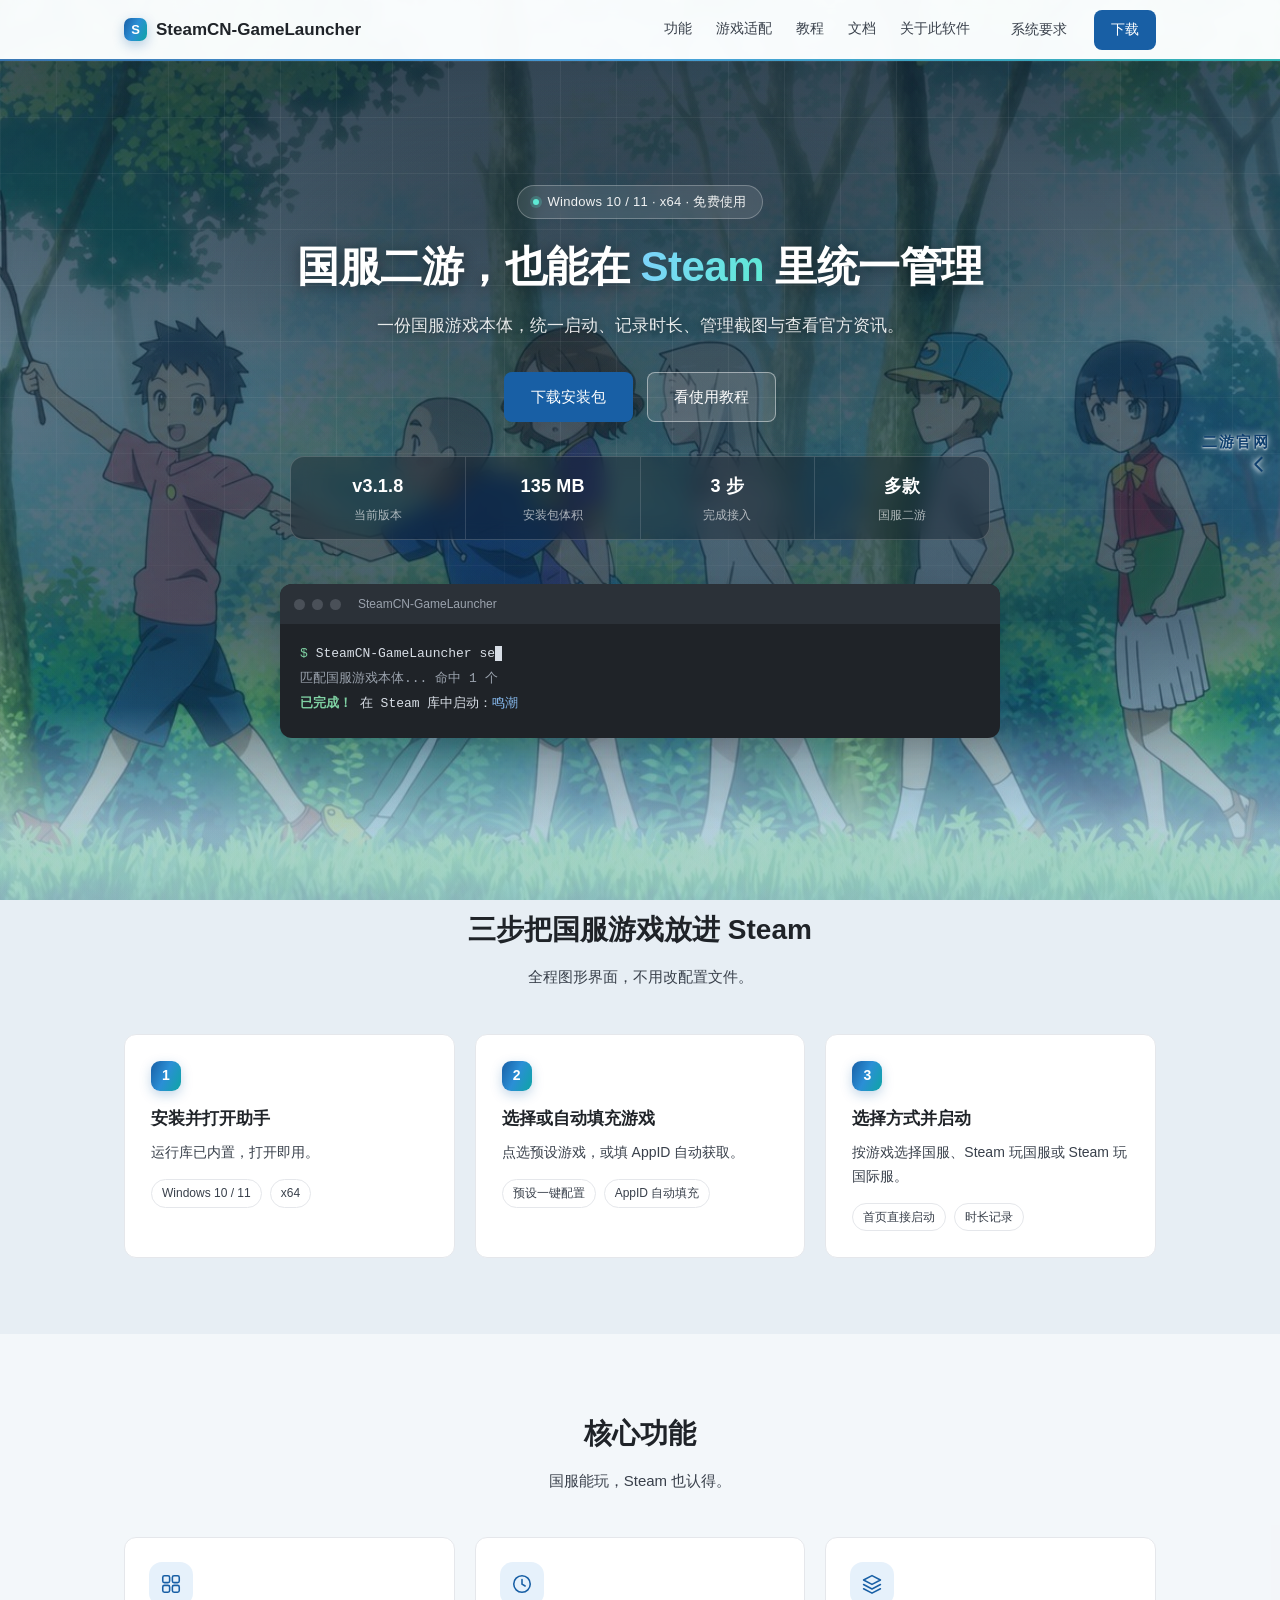
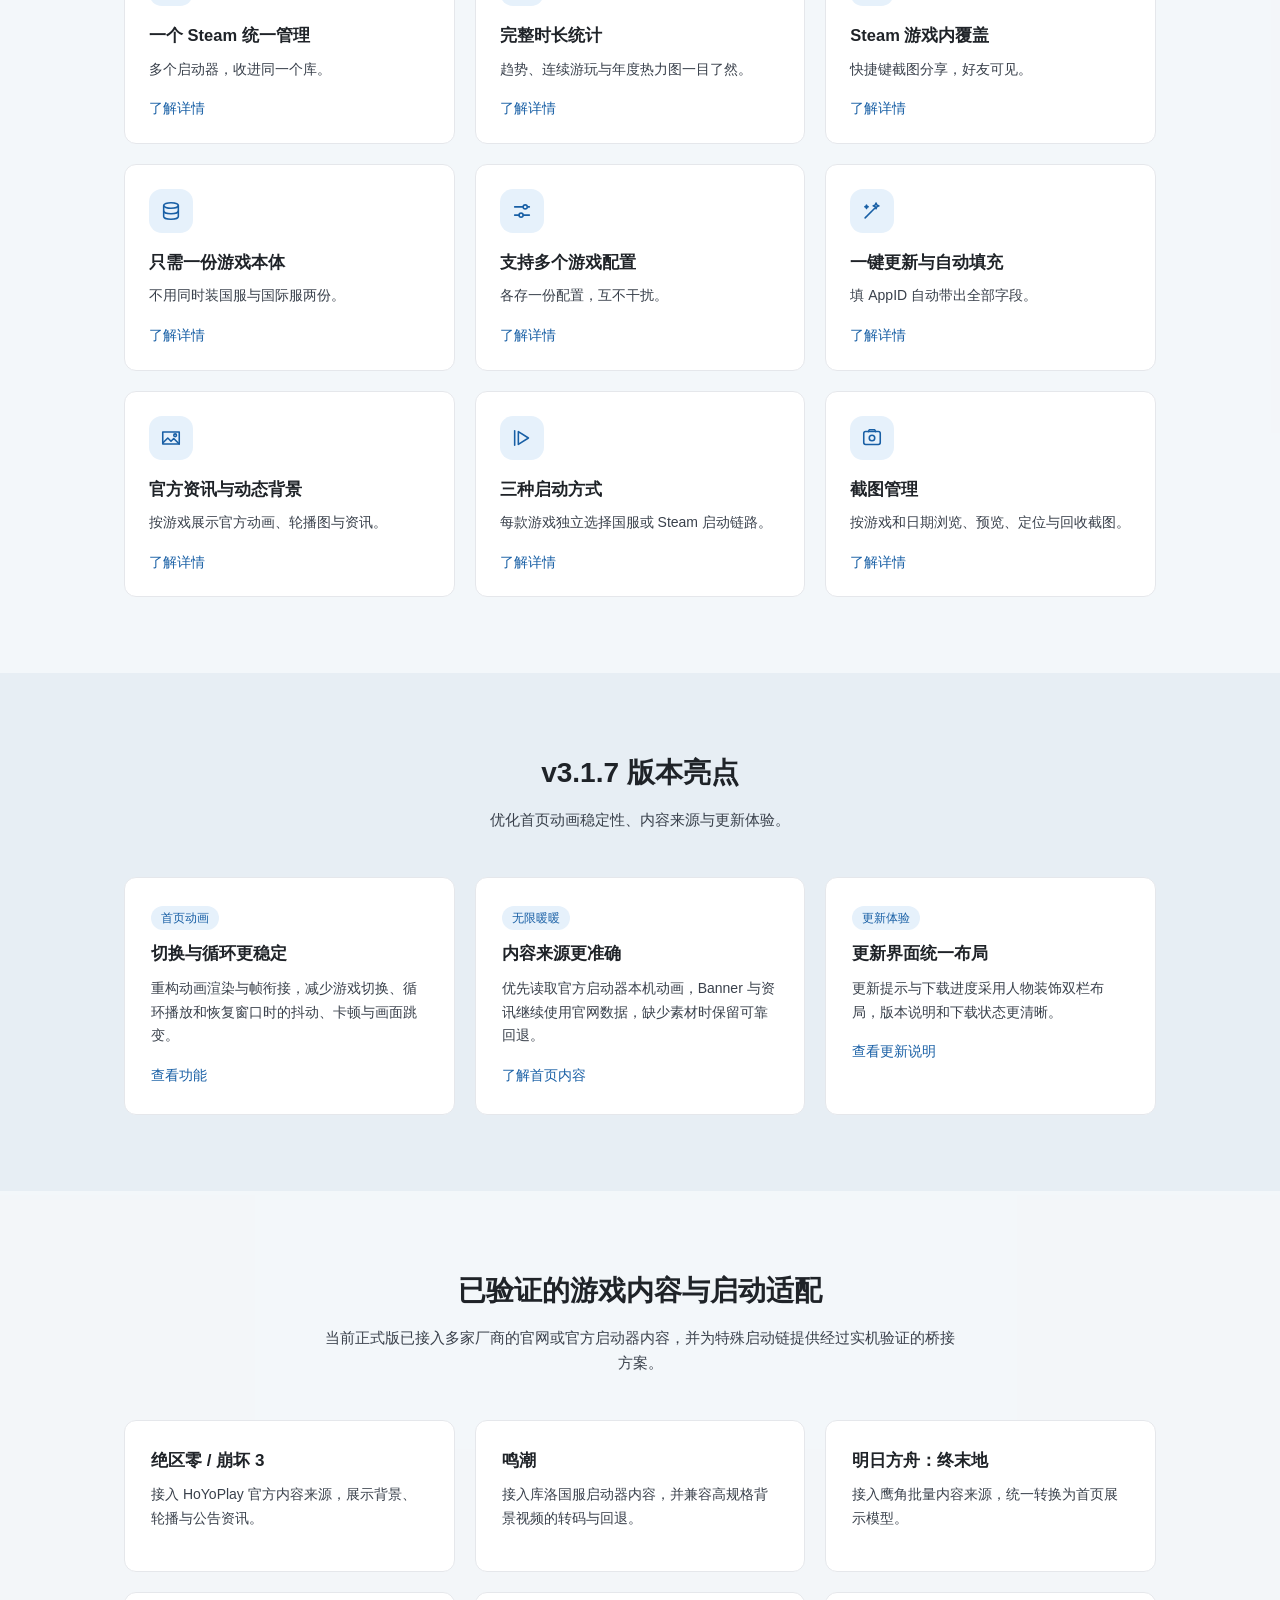
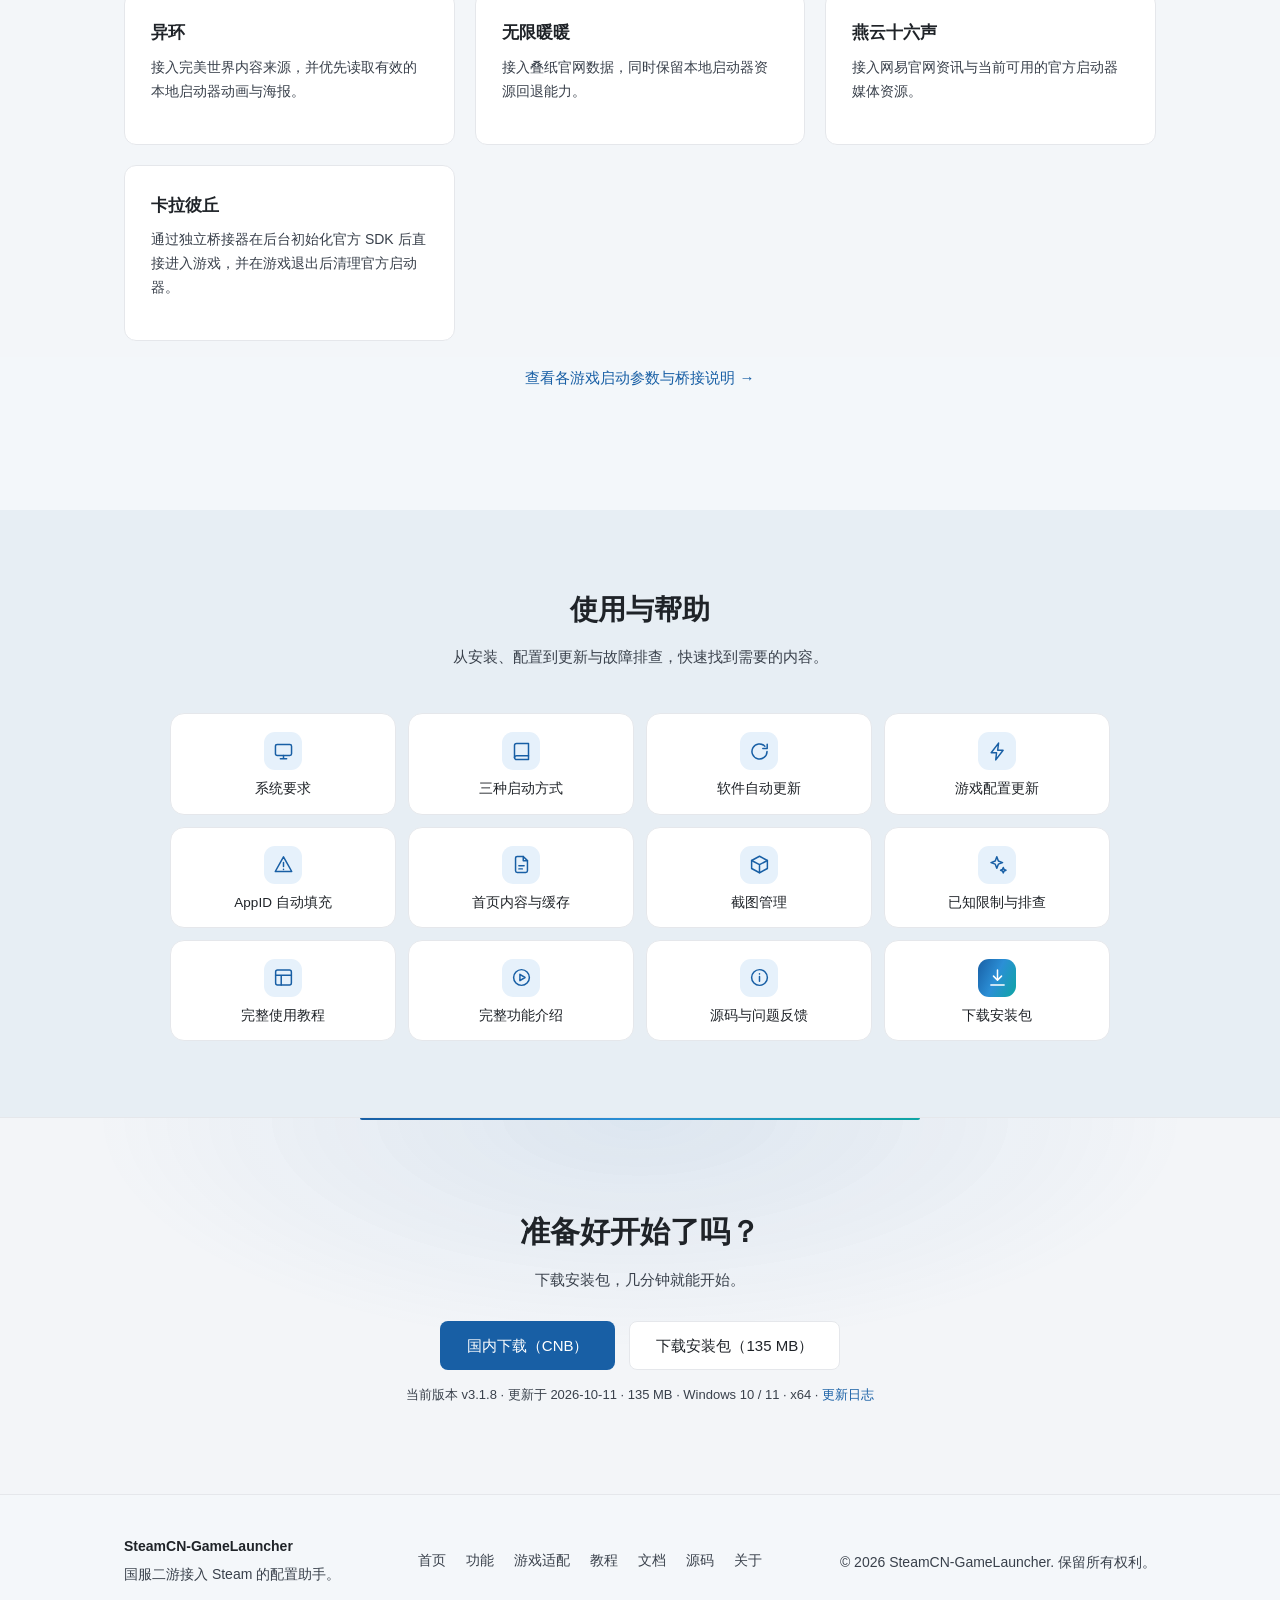
==== index.html @ 94a7b582 "docs: 更新桥接程序仓库规则与下载说明" ====
<!DOCTYPE html>
<html lang="zh-CN">
<head>
  <meta charset="UTF-8">
  <meta name="viewport" content="width=device-width, initial-scale=1.0">
  <meta name="description" content="SteamCN-GameLauncher：统一管理国服二游，支持三种启动方式、游戏时长统计、截图管理、官方资讯与动态背景。">
  <title>SteamCN-GameLauncher | 国服游戏，也能在 Steam 里统一管理</title>
  <link rel="icon" href="assets/favicon.svg" type="image/svg+xml">
  <link rel="stylesheet" href="css/style.css?v=20261011124346">
</head>
<body>

  <header class="site-header">
    <div class="container header-inner">
      <a class="logo" href="index.html"><span class="logo-mark" aria-hidden="true">S</span>SteamCN-GameLauncher</a>
      <nav class="nav-links">
        <a href="features.html">功能</a>
        <a href="game-guide.html">游戏适配</a>
        <a href="tutorial.html">教程</a>
        <a href="docs.html">文档</a>
        <a href="about.html">关于此软件</a>
      </nav>
      <div class="header-actions">
        <a class="btn btn-ghost" href="docs.html#requirements">系统要求</a>
        <a class="btn btn-primary" href="#download">下载</a>
      </div>
    </div>
  </header>

  <section class="hero">
    <!-- Hero 底图单独一层（带下沿淡出遮罩），下沿会无缝融进整页固定底图 -->
    <div class="hero-bg" aria-hidden="true"></div>
    <div class="container">
      <p class="hero-pill"><span class="pill-dot" aria-hidden="true"></span><span>Windows 10 / 11 · x64 · 免费使用</span></p>
      <h1>国服二游，也能在 <em class="hl">Steam</em> 里统一管理</h1>
      <p class="hero-sub">一份国服游戏本体，统一启动、记录时长、管理截图与查看官方资讯。</p>
      <div class="hero-actions">
        <a class="btn btn-primary btn-lg" href="#download">下载安装包</a>
        <a class="btn btn-outline btn-lg" href="tutorial.html">看使用教程</a>
      </div>

      <!-- 版本与体积由 version.json + GitHub API 自动同步（见页面底部脚本） -->
      <div class="hero-stats">
        <span><b id="statVer">v3.1.7</b><small>当前版本</small></span>
        <span><b id="statSize">135 MB</b><small>安装包体积</small></span>
        <span><b>3 步</b><small>完成接入</small></span>
        <span><b>多款</b><small>国服二游</small></span>
      </div>

      <div class="terminal">
        <div class="terminal-bar">
          <span class="dot"></span><span class="dot"></span><span class="dot"></span>
          <span class="terminal-title">SteamCN-GameLauncher</span>
        </div>
        <pre class="terminal-body"><code><span class="prompt">$</span> <span id="typing"></span><span class="cursor"></span>
<span class="out">匹配国服游戏本体... 命中 1 个</span>
<span class="ok">已完成！</span> 在 Steam 库中启动：<span class="url">鸣潮</span></code></pre>
      </div>
    </div>
  </section>

  <section class="section" id="steps">
    <div class="container">
      <h2 class="section-title">三步把国服游戏放进 Steam</h2>
      <p class="section-desc">全程图形界面，不用改配置文件。</p>

      <div class="grid grid-3">
        <article class="card">
          <div class="step-num">1</div>
          <h3>安装并打开助手</h3>
          <p>运行库已内置，打开即用。</p>
          <ul class="tags"><li>Windows 10 / 11</li><li>x64</li></ul>
        </article>
        <article class="card">
          <div class="step-num">2</div>
          <h3>选择或自动填充游戏</h3>
          <p>点选预设游戏，或填 AppID 自动获取。</p>
          <ul class="tags"><li>预设一键配置</li><li>AppID 自动填充</li></ul>
        </article>
        <article class="card">
          <div class="step-num">3</div>
          <h3>选择方式并启动</h3>
          <p>按游戏选择国服、Steam 玩国服或 Steam 玩国际服。</p>
          <ul class="tags"><li>首页直接启动</li><li>时长记录</li></ul>
        </article>
      </div>
    </div>
  </section>

  <section class="section section-alt" id="features">
    <div class="container">
      <h2 class="section-title">核心功能</h2>
      <p class="section-desc">国服能玩，Steam 也认得。</p>

      <div class="grid grid-3">
        <article class="card card-icon">
          <span class="card-ico" aria-hidden="true"><svg viewBox="0 0 24 24" fill="none" stroke="currentColor" stroke-width="1.7" stroke-linecap="round" stroke-linejoin="round"><rect x="3" y="3" width="7.5" height="7.5" rx="1.8"/><rect x="13.5" y="3" width="7.5" height="7.5" rx="1.8"/><rect x="3" y="13.5" width="7.5" height="7.5" rx="1.8"/><rect x="13.5" y="13.5" width="7.5" height="7.5" rx="1.8"/></svg></span>
          <h3>一个 Steam 统一管理</h3>
          <p>多个启动器，收进同一个库。</p>
          <a class="card-link" href="features.html#unify">了解详情</a>
        </article>
        <article class="card card-icon">
          <span class="card-ico" aria-hidden="true"><svg viewBox="0 0 24 24" fill="none" stroke="currentColor" stroke-width="1.7" stroke-linecap="round" stroke-linejoin="round"><circle cx="12" cy="12" r="9"/><path d="M12 7v5.2l3.4 2"/></svg></span>
          <h3>完整时长统计</h3>
          <p>趋势、连续游玩与年度热力图一目了然。</p>
          <a class="card-link" href="features.html#playtime">了解详情</a>
        </article>
        <article class="card card-icon">
          <span class="card-ico" aria-hidden="true"><svg viewBox="0 0 24 24" fill="none" stroke="currentColor" stroke-width="1.7" stroke-linecap="round" stroke-linejoin="round"><path d="M12 2.8 2.8 7.6 12 12.4l9.2-4.8z"/><path d="M2.8 12.6 12 17.4l9.2-4.8"/><path d="M2.8 17.2 12 22l9.2-4.8"/></svg></span>
          <h3>Steam 游戏内覆盖</h3>
          <p>快捷键截图分享，好友可见。</p>
          <a class="card-link" href="features.html#overlay">了解详情</a>
        </article>
        <article class="card card-icon">
          <span class="card-ico" aria-hidden="true"><svg viewBox="0 0 24 24" fill="none" stroke="currentColor" stroke-width="1.7" stroke-linecap="round" stroke-linejoin="round"><ellipse cx="12" cy="6" rx="8" ry="3"/><path d="M4 6v12c0 1.66 3.58 3 8 3s8-1.34 8-3V6"/><path d="M4 12c0 1.66 3.58 3 8 3s8-1.34 8-3"/></svg></span>
          <h3>只需一份游戏本体</h3>
          <p>不用同时装国服与国际服两份。</p>
          <a class="card-link" href="features.html#single-copy">了解详情</a>
        </article>
        <article class="card card-icon">
          <span class="card-ico" aria-hidden="true"><svg viewBox="0 0 24 24" fill="none" stroke="currentColor" stroke-width="1.7" stroke-linecap="round" stroke-linejoin="round"><path d="M4 7.5h9M18.5 7.5H20M4 16.5h5M13.5 16.5H20"/><circle cx="15.5" cy="7.5" r="2.2"/><circle cx="11" cy="16.5" r="2.2"/></svg></span>
          <h3>支持多个游戏配置</h3>
          <p>各存一份配置，互不干扰。</p>
          <a class="card-link" href="features.html#multi-config">了解详情</a>
        </article>
        <article class="card card-icon">
          <span class="card-ico" aria-hidden="true"><svg viewBox="0 0 24 24" fill="none" stroke="currentColor" stroke-width="1.7" stroke-linecap="round" stroke-linejoin="round"><path d="M4.5 19.5 15 9"/><path d="M16.4 3.2l.9 2.3 2.3.9-2.3.9-.9 2.3-.9-2.3-2.3-.9 2.3-.9z"/><path d="M6 5.6l.5 1.3 1.3.5-1.3.5L6 9.2l-.5-1.3L4.2 7.4l1.3-.5z"/></svg></span>
          <h3>一键更新与自动填充</h3>
          <p>填 AppID 自动带出全部字段。</p>
          <a class="card-link" href="features.html#auto-fill">了解详情</a>
        </article>
        <article class="card card-icon">
          <span class="card-ico" aria-hidden="true"><svg viewBox="0 0 24 24" fill="none" stroke="currentColor" stroke-width="1.7" stroke-linecap="round" stroke-linejoin="round"><path d="M3 17.5 8.5 12l3.5 3.5 3-3 6 6"/><path d="M3 5.5h18v13H3z"/><circle cx="16.5" cy="9" r="1.5"/></svg></span>
          <h3>官方资讯与动态背景</h3>
          <p>按游戏展示官方动画、轮播图与资讯。</p>
          <a class="card-link" href="features.html#home-content">了解详情</a>
        </article>
        <article class="card card-icon">
          <span class="card-ico" aria-hidden="true"><svg viewBox="0 0 24 24" fill="none" stroke="currentColor" stroke-width="1.7" stroke-linecap="round" stroke-linejoin="round"><path d="M8 5v14l11-7z"/><path d="M4 4v16"/></svg></span>
          <h3>三种启动方式</h3>
          <p>每款游戏独立选择国服或 Steam 启动链路。</p>
          <a class="card-link" href="features.html#launch-modes">了解详情</a>
        </article>
        <article class="card card-icon">
          <span class="card-ico" aria-hidden="true"><svg viewBox="0 0 24 24" fill="none" stroke="currentColor" stroke-width="1.7" stroke-linecap="round" stroke-linejoin="round"><rect x="3" y="5" width="18" height="14" rx="2"/><circle cx="12" cy="12" r="3"/><path d="M8 5l1-2h6l1 2"/></svg></span>
          <h3>截图管理</h3>
          <p>按游戏和日期浏览、预览、定位与回收截图。</p>
          <a class="card-link" href="features.html#screenshots">了解详情</a>
        </article>
      </div>
    </div>
  </section>

  <section class="section" id="release">
    <div class="container">
      <h2 class="section-title">v3.1.7 版本亮点</h2>
      <p class="section-desc">优化首页动画稳定性、内容来源与更新体验。</p>
      <div class="grid grid-3">
        <article class="card">
          <span class="badge">首页动画</span>
          <h3>切换与循环更稳定</h3>
          <p>重构动画渲染与帧衔接，减少游戏切换、循环播放和恢复窗口时的抖动、卡顿与画面跳变。</p>
          <a class="card-link" href="features.html">查看功能</a>
        </article>
        <article class="card">
          <span class="badge">无限暖暖</span>
          <h3>内容来源更准确</h3>
          <p>优先读取官方启动器本机动画，Banner 与资讯继续使用官网数据，缺少素材时保留可靠回退。</p>
          <a class="card-link" href="docs.html#home-content">了解首页内容</a>
        </article>
        <article class="card">
          <span class="badge">更新体验</span>
          <h3>更新界面统一布局</h3>
          <p>更新提示与下载进度采用人物装饰双栏布局，版本说明和下载状态更清晰。</p>
          <a class="card-link" href="docs.html">查看更新说明</a>
        </article>
      </div>
    </div>
  </section>

  <section class="section section-alt" id="games">
    <div class="container">
      <h2 class="section-title">已验证的游戏内容与启动适配</h2>
      <p class="section-desc">当前正式版已接入多家厂商的官网或官方启动器内容，并为特殊启动链提供经过实机验证的桥接方案。</p>
      <div class="grid grid-3">
        <article class="card"><h3>绝区零 / 崩坏 3</h3><p>接入 HoYoPlay 官方内容来源，展示背景、轮播与公告资讯。</p></article>
        <article class="card"><h3>鸣潮</h3><p>接入库洛国服启动器内容，并兼容高规格背景视频的转码与回退。</p></article>
        <article class="card"><h3>明日方舟：终末地</h3><p>接入鹰角批量内容来源，统一转换为首页展示模型。</p></article>
        <article class="card"><h3>异环</h3><p>接入完美世界内容来源，并优先读取有效的本地启动器动画与海报。</p></article>
        <article class="card"><h3>无限暖暖</h3><p>接入叠纸官网数据，同时保留本地启动器资源回退能力。</p></article>
        <article class="card"><h3>燕云十六声</h3><p>接入网易官网资讯与当前可用的官方启动器媒体资源。</p></article>
        <article class="card"><h3>卡拉彼丘</h3><p>通过独立桥接器在后台初始化官方 SDK 后直接进入游戏，并在游戏退出后清理官方启动器。</p></article>
      </div>
      <p class="section-desc" style="margin-top:24px;"><a href="game-guide.html">查看各游戏启动参数与桥接说明 →</a></p>
    </div>
  </section>

  <section class="section" id="links">
    <div class="container">
      <h2 class="section-title">使用与帮助</h2>
      <p class="section-desc">从安装、配置到更新与故障排查，快速找到需要的内容。</p>

      <div class="doc-grid">
        <a class="doc-cell" href="docs.html#requirements">
          <span class="doc-ico" aria-hidden="true"><svg viewBox="0 0 24 24" fill="none" stroke="currentColor" stroke-width="1.7" stroke-linecap="round" stroke-linejoin="round"><rect x="2.8" y="4" width="18.4" height="12.6" rx="2"/><path d="M8.4 20.4h7.2M12 16.6v3.8"/></svg></span>
          <span class="doc-name">系统要求</span>
        </a>
        <a class="doc-cell" href="docs.html#launch-modes">
          <span class="doc-ico" aria-hidden="true"><svg viewBox="0 0 24 24" fill="none" stroke="currentColor" stroke-width="1.7" stroke-linecap="round" stroke-linejoin="round"><path d="M4 19.2A2.4 2.4 0 0 1 6.4 16.8H20"/><path d="M6.4 2.8H20v18.4H6.4A2.4 2.4 0 0 1 4 18.8V5.2a2.4 2.4 0 0 1 2.4-2.4z"/></svg></span>
          <span class="doc-name">三种启动方式</span>
        </a>
        <a class="doc-cell" href="docs.html#software-update">
          <span class="doc-ico" aria-hidden="true"><svg viewBox="0 0 24 24" fill="none" stroke="currentColor" stroke-width="1.7" stroke-linecap="round" stroke-linejoin="round"><path d="M20.6 12a8.6 8.6 0 1 1-2.5-6.1"/><path d="M20.8 3.6v5h-5"/></svg></span>
          <span class="doc-name">软件自动更新</span>
        </a>
        <a class="doc-cell" href="docs.html#one-click-update">
          <span class="doc-ico" aria-hidden="true"><svg viewBox="0 0 24 24" fill="none" stroke="currentColor" stroke-width="1.7" stroke-linecap="round" stroke-linejoin="round"><path d="M13.2 2.4 4.8 13.4h6.1L10 21.6l8.4-11h-6.2z"/></svg></span>
          <span class="doc-name">游戏配置更新</span>
        </a>
        <a class="doc-cell" href="docs.html#auto-fill">
          <span class="doc-ico" aria-hidden="true"><svg viewBox="0 0 24 24" fill="none" stroke="currentColor" stroke-width="1.7" stroke-linecap="round" stroke-linejoin="round"><path d="M12 3.2 2.6 20h18.8z"/><path d="M12 9.6v4.6M12 17.4v.4"/></svg></span>
          <span class="doc-name">AppID 自动填充</span>
        </a>
        <a class="doc-cell" href="docs.html#home-content">
          <span class="doc-ico" aria-hidden="true"><svg viewBox="0 0 24 24" fill="none" stroke="currentColor" stroke-width="1.7" stroke-linecap="round" stroke-linejoin="round"><path d="M14 2.8H7.2a2 2 0 0 0-2 2v14.4a2 2 0 0 0 2 2h9.6a2 2 0 0 0 2-2V7.6z"/><path d="M14 2.8v4.8h4.8"/><path d="M9 13.4h6M9 17h4"/></svg></span>
          <span class="doc-name">首页内容与缓存</span>
        </a>
        <a class="doc-cell" href="docs.html#screenshots">
          <span class="doc-ico" aria-hidden="true"><svg viewBox="0 0 24 24" fill="none" stroke="currentColor" stroke-width="1.7" stroke-linecap="round" stroke-linejoin="round"><path d="M12 2.6 3 7.4v9.2L12 21.4l9-4.8V7.4z"/><path d="M3 7.4 12 12.2l9-4.8M12 12.2v9.2"/></svg></span>
          <span class="doc-name">截图管理</span>
        </a>
        <a class="doc-cell" href="docs.html#limits">
          <span class="doc-ico" aria-hidden="true"><svg viewBox="0 0 24 24" fill="none" stroke="currentColor" stroke-width="1.7" stroke-linecap="round" stroke-linejoin="round"><path d="M11.2 3.2 13 8l4.8 1.8L13 11.6 11.2 16.4 9.4 11.6 4.6 9.8 9.4 8z"/><path d="M18.6 15.4l.9 2.2 2.2.9-2.2.9-.9 2.2-.9-2.2-2.2-.9 2.2-.9z"/></svg></span>
          <span class="doc-name">已知限制与排查</span>
        </a>
        <a class="doc-cell" href="tutorial.html">
          <span class="doc-ico" aria-hidden="true"><svg viewBox="0 0 24 24" fill="none" stroke="currentColor" stroke-width="1.7" stroke-linecap="round" stroke-linejoin="round"><rect x="3" y="3.4" width="18" height="17.2" rx="2.2"/><path d="M3 9.4h18M9.4 20.6V9.4"/></svg></span>
          <span class="doc-name">完整使用教程</span>
        </a>
        <a class="doc-cell" href="features.html">
          <span class="doc-ico" aria-hidden="true"><svg viewBox="0 0 24 24" fill="none" stroke="currentColor" stroke-width="1.7" stroke-linecap="round" stroke-linejoin="round"><circle cx="12" cy="12" r="9"/><path d="M10.2 8.4 16 12l-5.8 3.6z"/></svg></span>
          <span class="doc-name">完整功能介绍</span>
        </a>
        <a class="doc-cell" href="https://github.com/Clearlove0923/SteamCN-GameLauncher" target="_blank" rel="noopener noreferrer">
          <span class="doc-ico" aria-hidden="true"><svg viewBox="0 0 24 24" fill="none" stroke="currentColor" stroke-width="1.7" stroke-linecap="round" stroke-linejoin="round"><circle cx="12" cy="12" r="9"/><path d="M12 10.8v5.4M12 7.6v.4"/></svg></span>
          <span class="doc-name">源码与问题反馈</span>
        </a>
        <a class="doc-cell doc-cell--go" href="#download">
          <span class="doc-ico" aria-hidden="true"><svg viewBox="0 0 24 24" fill="none" stroke="currentColor" stroke-width="1.7" stroke-linecap="round" stroke-linejoin="round"><path d="M12 3.4v11.2"/><path d="M7.4 10.4 12 15l4.6-4.6"/><path d="M4.4 20.6h15.2"/></svg></span>
          <span class="doc-name">下载安装包</span>
        </a>
      </div>
    </div>
  </section>

  <section class="cta" id="download">
    <div class="container">
      <h2>准备好开始了吗？</h2>
      <p>下载安装包，几分钟就能开始。</p>
      <div class="hero-actions" style="margin-bottom:0;">
        <!-- 左侧主按钮使用 CNB 国内下载；右侧按钮使用 GitHub Release。页面加载后由 version.json 同步链接与文案。 -->
        <a class="btn btn-primary btn-lg" id="downloadMirrorBtn"
           href="https://cnb.cool/SteamCN-GameLauncher/SteamCN-GameLauncher/-/releases/latest">
          国内下载（CNB）
        </a>
        <a class="btn btn-outline btn-lg" id="downloadBtn"
           href="https://github.com/Clearlove0923/SteamCN-GameLauncher/releases/download/v3.1.8/SteamCN-GameLauncher-v3.1.8-win-x64-setup.exe">
          下载安装包（135 MB）
        </a>
      </div>
      <p class="cta-meta">
        <span id="versionInfo">当前版本 v3.1.8 · 更新于 2026-10-11</span> · Windows 10 / 11 · x64 ·
        <a href="https://github.com/Clearlove0923/SteamCN-GameLauncher/releases" id="changelogLink">更新日志</a>
      </p>
      <p class="cta-meta" id="mirrorPwdLine" style="display:none">
        备用下载提取码
        <code id="mirrorPwd" title="点击复制"></code>
      </p>
    </div>
  </section>

  <footer class="site-footer">
    <div class="container footer-inner">
      <div>
        <strong>SteamCN-GameLauncher</strong>
        <p class="muted">国服二游接入 Steam 的配置助手。</p>
      </div>
      <nav class="footer-links">
        <a href="index.html">首页</a>
        <a href="features.html">功能</a>
        <a href="game-guide.html">游戏适配</a>
        <a href="tutorial.html">教程</a>
        <a href="docs.html">文档</a>
        <a href="https://github.com/Clearlove0923/SteamCN-GameLauncher" target="_blank" rel="noopener noreferrer">源码</a>
        <a href="about.html">关于</a>
      </nav>
      <p class="muted">© 2026 SteamCN-GameLauncher. 保留所有权利。</p>
    </div>
  </footer>

  <!-- 右侧「二游官网」抽屉：默认收起，只在屏幕右缘留一条透明把手（两个字 + 箭头），
       不铺底色、不加边框，直接压在整页底图上；展开后从右侧滑出，宽度约占视口的 1/3。
       把手会跟着面板一起左移，始终贴在面板左沿，所以同一个按钮就能展开 / 收起。
       图标取自各游戏的官方应用商店图标（assets/games/，仅用于跳转官网）；
       要增删游戏，只改页面底部脚本里的 GAMES 清单（全站唯一一份）。 -->
  <div class="side-dock" id="sideDock">
    <button class="dock-handle" id="dockHandle" type="button"
            aria-expanded="false" aria-controls="dockPanel" title="展开 / 收起">
      <span class="dock-handle-label">二游官网</span>
      <span class="dock-chev" aria-hidden="true"></span>
    </button>

    <aside class="dock-panel" id="dockPanel" aria-label="二游官网">
      <section class="dock-sec">
        <h2 class="dock-sec-title">二游官网</h2>
        <p class="dock-sec-hint">点图标打开官方网站</p>
        <div class="dock-grid" id="dockGrid"></div>
      </section>
    </aside>
  </div>

  <script>
    // 下载信息统一由 version.json 控制；取不到时再回退到 GitHub API；都失败就保留页面写死的地址
    (function () {
      var btn = document.getElementById('downloadBtn');
      if (!btn) return;
      var mirror = document.getElementById('downloadMirrorBtn');
      var info = document.getElementById('versionInfo');
      var changelog = document.getElementById('changelogLink');
      var cfg = null;

      function fill(o) {
        if (o.windows && o.windows.url) {
          btn.setAttribute('href', o.windows.url);
          if (o.windows.label) btn.textContent = o.windows.label;
        }
        if (mirror && o.mirror) {
          if (o.mirror.hide) {
            mirror.style.display = 'none';
          } else if (o.mirror.url) {
            mirror.setAttribute('href', o.mirror.url);
            if (o.mirror.label) mirror.textContent = o.mirror.label;
          }
        }
        if (changelog && o.changelog) changelog.setAttribute('href', o.changelog);
        var pwdLine = document.getElementById('mirrorPwdLine');
        var pwdEl = document.getElementById('mirrorPwd');
        if (pwdLine && pwdEl) {
          var pwd = (o.mirror && o.mirror.pwd) ? o.mirror.pwd : '';
          if (pwd) { pwdEl.textContent = pwd; pwdLine.style.display = ''; }
          else { pwdLine.style.display = 'none'; }
        }
        if (info) {
          var t = '当前版本 ' + (o.version || '');
          if (o.date) t += ' · 更新于 ' + o.date;
          if (o.size) t += ' · ' + o.size;
          info.textContent = t;
        }
        // Hero 数据带同步
        var statVer = document.getElementById('statVer');
        var statSize = document.getElementById('statSize');
        if (statVer && o.version) statVer.textContent = o.version;
        if (statSize && o.size) statSize.textContent = o.size;
      }

      fetch('version.json', { cache: 'no-store' })
        .then(function (r) { return r.ok ? r.json() : null; })
        .then(function (data) {
          if (data) { cfg = data; fill(data); }
          // 以 GitHub Release 为主渠道：再问一次最新版，成功就用最新资产覆盖
          if (!data || data.autoLatest === false) return Promise.reject('skip-api');
          var repo = data.repo || 'Clearlove0923/SteamCN-GameLauncher';
          var API = 'https://api.github.com/repos/' + repo + '/releases/latest';
          return fetch(API, { headers: { 'Accept': 'application/vnd.github+json' } })
            .then(function (r) { return r.ok ? r.json() : null; });
        })
        .then(function (data) {
          if (!data || !data.assets) return;
          // 优先取安装包（setup.exe），避免把同版本的 Update 更新包当成安装包给访客
          var exes = data.assets.filter(function (a) { return /\.exe$/i.test(a.name); });
          var exe = exes.filter(function (a) { return /setup\.exe$/i.test(a.name); })[0]
                 || exes.filter(function (a) { return !/update/i.test(a.name); })[0]
                 || exes[0];
          if (!exe) return;
          btn.setAttribute('href', exe.browser_download_url);
          var d = data.published_at ? new Date(data.published_at) : null;
          var date = d ? (d.getFullYear() + '-' + ('0' + (d.getMonth() + 1)).slice(-2) + '-' + ('0' + d.getDate()).slice(-2)) : '';
          if (info) {
            var t = '当前版本 ' + (data.tag_name || (cfg && cfg.version) || '');
            if (date) t += ' · 更新于 ' + date;
            if (cfg && cfg.size) t += ' · ' + cfg.size;
            info.textContent = t;
          }
          // Hero 数据带跟随最新 Release 的 tag
          var statVerEl = document.getElementById('statVer');
          if (statVerEl && data.tag_name) statVerEl.textContent = data.tag_name;
        })
        .catch(function () { /* 保持 version.json 或页面写死的地址 */ });
    })();
  </script>

  <script>
    // 点击提取码自动复制
    (function () {
      var el = document.getElementById('mirrorPwd');
      if (!el) return;
      function flash() {
        var old = el.textContent;
        el.textContent = '已复制 ✓';
        setTimeout(function () { el.textContent = old; }, 1200);
      }
      function bySelection() {
        var r = document.createRange();
        r.selectNodeContents(el);
        var s = window.getSelection();
        s.removeAllRanges();
        s.addRange(r);
        try { document.execCommand('copy'); } catch (e) {}
        s.removeAllRanges();
        flash();
      }
      el.addEventListener('click', function () {
        if (navigator.clipboard && navigator.clipboard.writeText) {
          navigator.clipboard.writeText(el.textContent.trim()).then(flash, bySelection);
        } else {
          bySelection();
        }
      });
    })();
  </script>


  <script>
    (function () {
      var target = document.getElementById('typing');
      if (!target) return;
      var text = 'SteamCN-GameLauncher setup';
      var i = 0;
      (function type() {
        if (i <= text.length) {
          target.textContent = text.slice(0, i++);
          setTimeout(type, 90);
        }
      })();
    })();
  </script>

  <script>
    // 视觉增强：吸顶导航阴影 / Hero 跟随柔光 / 滚动进场
    // 系统开启「减少动画」时整体跳过，保持安静
    (function () {
      var reduce = window.matchMedia && window.matchMedia('(prefers-reduced-motion: reduce)').matches;

      // 1) 顶部导航：滚动后加深阴影与毛玻璃
      var header = document.querySelector('.site-header');
      if (header) {
        var ticking = false;
        var syncHeader = function () {
          ticking = false;
          header.classList.toggle('is-scrolled', window.pageYOffset > 8);
        };
        window.addEventListener('scroll', function () {
          if (!ticking) { ticking = true; window.requestAnimationFrame(syncHeader); }
        }, { passive: true });
        syncHeader();
      }

      // 2) 滚动进场：.reveal 由脚本添加（关掉 JS 时内容照常显示）
      //    进场过渡结束后移除这两个类，把 transition 控制权还给卡片自身的悬停效果
      if (!reduce && 'IntersectionObserver' in window) {
        var sel = '.section-title, .section-desc, .card, .doc-cell, .cta h2, .cta p';
        var nodes = Array.prototype.slice.call(document.querySelectorAll(sel));

        var io = new IntersectionObserver(function (entries) {
          entries.forEach(function (en) {
            if (!en.isIntersecting) return;
            var t = en.target;
            var delay = parseInt(t.getAttribute('data-reveal-delay') || '0', 10);
            t.classList.add('is-in');
            io.unobserve(t);
            setTimeout(function () {
              t.classList.remove('reveal', 'is-in');
              t.style.transitionDelay = '';
            }, 640 + delay);
          });
        }, { rootMargin: '0px 0px -6% 0px', threshold: 0.06 });

        nodes.forEach(function (n, i) {
          var delay = (i % 4) * 70;
          n.setAttribute('data-reveal-delay', String(delay));
          n.style.transitionDelay = delay + 'ms';
          n.classList.add('reveal');
          io.observe(n);
        });
      }
    })();
  </script>
  <script>
    // 右侧抽屉：点把手展开 / 收起，Esc 或点抽屉以外的页面区域也能收起。
    (function () {
      var dock = document.getElementById('sideDock');
      var handle = document.getElementById('dockHandle');
      var grid = document.getElementById('dockGrid');
      if (!dock || !handle || !grid) return;

      /* ===== 二游官网清单：想增删游戏，只改这里（全站唯一一份） =====
         n    图标下面显示的名字（短名，太长会挤）
         f    鼠标悬停时的完整名（跟 n 一样就不用写）
         img  官方图标路径（assets/games/ 下，取自各游戏官方应用商店的图标）
         k / bg / fg   兜底用：图片加载失败时退回「浅底 + 深色首字」
         u    游戏官方网站 */
      var GAMES = [
        { n: '原神',       img: 'assets/games/ys.webp',       k: '原', bg: '#e4eff9', fg: '#1c5f95', u: 'https://ys.mihoyo.com/' },
        { n: '崩坏3',      img: 'assets/games/bh3.webp',      k: '崩', bg: '#ece7f9', fg: '#6a4fb0', u: 'https://bh3.mihoyo.com/' },
        { n: '绝区零',     img: 'assets/games/zzz.webp',      k: '绝', bg: '#f7f0dc', fg: '#8a6d1f', u: 'https://zzz.mihoyo.com/' },
        { n: '鸣潮',       img: 'assets/games/mc.webp',       k: '鸣', bg: '#e2f0f5', fg: '#1f6f8b', u: 'https://mc.kurogames.com/' },
        { n: '无限暖暖',   img: 'assets/games/nikki.webp',    k: '暖', bg: '#fbe8f0', fg: '#b0527f', u: 'https://infinitynikki.nuanpaper.com/' },
        { n: '燕云十六声', img: 'assets/games/yy.webp',       k: '燕', bg: '#e4f1ec', fg: '#2f6f5e', u: 'https://www.wherewindsmeetgame.com/' },
        { n: '终末地', f: '明日方舟：终末地', img: 'assets/games/endfield.webp', k: '终', bg: '#ebedf0', fg: '#4a5560', u: 'https://endfield.hypergryph.com/' },
        { n: '异环',       img: 'assets/games/nte.webp',      k: '异', bg: '#e8e9fa', fg: '#4f57b5', u: 'https://nte.perfectworld.com/cn/' },
        { n: '卡拉彼丘',   k: '卡', bg: '#eee8fa', fg: '#65469b', u: 'https://klbq.qq.com/' }
      ];

      GAMES.forEach(function (g) {
        var a = document.createElement('a');
        a.className = 'dock-game';
        a.href = g.u;
        a.target = '_blank';
        a.rel = 'noopener noreferrer';
        a.title = (g.f || g.n) + ' 官方网站';

        var ico = document.createElement('span');
        ico.className = 'dock-icon';
        ico.style.setProperty('--bg', g.bg);
        ico.style.setProperty('--fg', g.fg);

        // 优先用官方图标；万一图挂了（离线 / 文件缺失），自动退回首字方块
        if (g.img) {
          var im = document.createElement('img');
          im.src = g.img;
          im.alt = '';
          im.decoding = 'async';
          im.addEventListener('error', function () {
            if (im.parentNode) im.parentNode.removeChild(im);
            ico.textContent = g.k;
          });
          ico.appendChild(im);
        } else {
          ico.textContent = g.k;
        }

        var nm = document.createElement('span');
        nm.className = 'dock-name';
        nm.textContent = g.n;

        a.appendChild(ico);
        a.appendChild(nm);
        grid.appendChild(a);
      });

      function isOpen() { return document.body.classList.contains('dock-open'); }
      function setOpen(open) {
        document.body.classList.toggle('dock-open', open);
        handle.setAttribute('aria-expanded', open ? 'true' : 'false');
      }

      handle.addEventListener('click', function () { setOpen(!isOpen()); });

      document.addEventListener('keydown', function (e) {
        if (e.key === 'Escape' && isOpen()) setOpen(false);
      });

      // 点抽屉以外的页面区域也收起（点面板内部不会触发）
      document.addEventListener('click', function (e) {
        if (!isOpen()) return;
        if (dock.contains(e.target)) return;
        setOpen(false);
      });
    })();
  </script>

</body>
</html>
---- css/style.css ----
:root {
  --bg: #ffffff;
  --bg-alt: #f6f7f9;
  --card: #ffffff;
  --text: #1f2328;
  /* 整页底图上线后，次级文字是直接压在照片上的，颜色必须按「最暗那 5% 的背景」
     来定：原来的 #6b7280 在那块区域只有 2.3:1，所以一路调到 #39404b。
     雾化 0.66 下实测最低 4.76:1，纯白卡片上是 10.4:1。 */
  --muted: #39404b;
  --line: #e5e7eb;
  --accent: #185fa5;
  /* 压在照片上的文字链接：实测最低 4.89:1（品牌蓝 #185fa5 在这层底图上只有 3.5:1） */
  --accent-ink: #0f3f6e;
  --accent-soft: #e6f1fb;
  --radius: 12px;

  /* ---------- 品牌视觉：Steam 蓝 → 电竞青 双色渐变 ---------- */
  --accent-2: #0ea5a4;
  --accent-3: #2b8fd6;
  --grad: linear-gradient(115deg, #185fa5 0%, #2b8fd6 48%, #0ea5a4 100%);
  /* 压在半透明底图上的渐变字：整条渐变都要够深。
     雾化 0.66 下实测三个端点最低 4.59 / 4.77 / 4.59，最亮的青端最容易掉，别再调亮。 */
  --grad-ink: linear-gradient(115deg, #0f3f6e 0%, #11445c 46%, #0a4a48 100%);
  --grad-text: linear-gradient(100deg, #7dd3fc, #5eead4);
  --shadow-sm: 0 1px 2px rgba(16, 24, 40, 0.04), 0 6px 18px rgba(16, 24, 40, 0.05);
  --shadow-md: 0 12px 32px rgba(16, 24, 40, 0.10);
  --glow: rgba(43, 143, 214, 0.28);
}

* { box-sizing: border-box; }

html {
  scroll-behavior: smooth;
  /* 底图加载前的兜底色，避免白闪 */
  background-color: #e7eef4;
}

body {
  margin: 0;
  /* 页面背景交给 body::before 的整页固定底图，body 自身必须透明 */
  background: transparent;
  color: var(--text);
  font-family: -apple-system, BlinkMacSystemFont, "Segoe UI", "Microsoft YaHei", sans-serif;
  font-size: 15px;
  line-height: 1.7;
}

/* ---------- 整页固定底图：不只顶部 Hero，滚动到哪都是这张图 ----------
   6 层叠层，自上而下 = 青色点缀 → 蓝色点缀 → 雾化提亮 → 青色罩 → 蓝色罩 → 底图。
   最下面那层「雾化提亮」的 alpha 就是「图片有多明显」的总旋钮：
     0.82 = 很淡（几乎看不出是照片）  ← 旧值
     0.66 = 看得出是照片，文字仍全部达标  ← 当前值
     0.55 = 照片更抢眼，但正文就压不住 7:1 了
   调这个数字时，--muted / --accent-ink / --grad-ink 三组颜色要一起复核。
   位置固定，所以页面滚动时底图不动，形成轻微视差错觉。 */
body::before {
  content: '';
  position: fixed;
  inset: 0;
  z-index: -1;
  pointer-events: none;
  /* ⚠️ 这里必须用 background 简写，不能写成 background-image！
     末尾那层的 "center 46% / cover no-repeat" 分别属于
     background-position / size / repeat，只有简写才认；
     写成 background-image（长写属性）会让「整条声明」被判非法而整体丢弃，
     于是只有 background-color 生效 —— 页面就成了纯色，图一张都看不到。
     这个坑踩过一次：Hero 用的是简写所以正常，整页底图用长写所以一直是纯色。
     颜色只能写在最后一层的末尾。 */
  background:
    linear-gradient(rgba(14, 165, 164, 0.06), rgba(14, 165, 164, 0.06)),
    linear-gradient(rgba(24, 95, 165, 0.10), rgba(24, 95, 165, 0.10)),
    linear-gradient(rgba(232, 239, 246, 0.66), rgba(232, 239, 246, 0.66)),
    linear-gradient(rgba(14, 165, 164, 0.14), rgba(14, 165, 164, 0.14)),
    linear-gradient(rgba(24, 95, 165, 0.28), rgba(24, 95, 165, 0.28)),
    url("../assets/hero-bg.jpg?v=3") center 46% / cover no-repeat #e7eef4;
}

a { color: var(--accent); text-decoration: none; }
a:hover { text-decoration: underline; }

/* 直接压在整页底图上的正文链接：品牌蓝在这层浅底图上只有 ~3.5:1，
   换成加深版（--accent-ink）保证 ≥4.5:1；白色卡片里的链接仍用品牌蓝。 */
.link-list a,
.doc-body a,
.page-head a,
.notfound .links a {
  color: var(--accent-ink);
}

.container {
  max-width: 1080px;
  margin: 0 auto;
  padding: 0 24px;
}

/* ---------- 顶部导航 ---------- */
.site-header {
  position: sticky;
  top: 0;
  z-index: 20;
  background: rgba(255, 255, 255, 0.92);
  border-bottom: 1px solid var(--line);
  backdrop-filter: blur(6px);
  transition: box-shadow 0.25s ease, background 0.25s ease;
}

/* 顶部一条渐变细线：全站统一的视觉起笔 */
.site-header::after {
  content: '';
  position: absolute;
  left: 0;
  right: 0;
  bottom: -1px;
  height: 2px;
  background: var(--grad);
  opacity: 0.85;
  pointer-events: none;
}

.site-header.is-scrolled {
  background: rgba(255, 255, 255, 0.86);
  -webkit-backdrop-filter: blur(12px);
  backdrop-filter: blur(12px);
  box-shadow: 0 8px 26px rgba(16, 24, 40, 0.07);
}

.header-inner {
  display: flex;
  align-items: center;
  justify-content: space-between;
  height: 60px;
}

.logo {
  display: inline-flex;
  align-items: center;
  gap: 9px;
  font-size: 17px;
  font-weight: 600;
  color: var(--text);
}
.logo:hover { text-decoration: none; }

/* 品牌标记：渐变小方块 */
.logo-mark {
  display: inline-flex;
  align-items: center;
  justify-content: center;
  width: 23px;
  height: 23px;
  border-radius: 7px;
  background: var(--grad);
  color: #fff;
  font-size: 13px;
  font-weight: 700;
  line-height: 1;
  box-shadow: 0 4px 12px rgba(24, 95, 165, 0.30);
}

.nav-links {
  display: flex;
  gap: 24px;
  margin-left: auto;
  margin-right: 24px;
}
.nav-links a {
  position: relative;
  padding-bottom: 2px;
  color: var(--muted);
  font-size: 14px;
  transition: color 0.18s ease;
}
.nav-links a::after {
  content: '';
  position: absolute;
  left: 0;
  right: 0;
  bottom: -3px;
  height: 2px;
  border-radius: 2px;
  background: var(--grad);
  transform: scaleX(0);
  transform-origin: left;
  transition: transform 0.22s ease;
}
.nav-links a:hover { color: var(--text); text-decoration: none; }
.nav-links a:hover::after { transform: scaleX(1); }

.header-actions { display: flex; gap: 10px; align-items: center; }

/* ---------- 按钮 ---------- */
.btn {
  display: inline-block;
  padding: 7px 16px;
  border-radius: 8px;
  font-size: 14px;
  border: 1px solid transparent;
  cursor: pointer;
}
.btn:hover { text-decoration: none; }
.btn-primary { background: var(--accent); color: #fff; }
.btn-primary:hover { background: #12497f; }
.btn-outline { border-color: var(--line); color: var(--text); background: #fff; }
.btn-outline:hover { border-color: var(--muted); }
.btn-ghost { color: var(--muted); }

.btn-ghost:hover { color: var(--text); }
.btn-lg { padding: 11px 26px; font-size: 15px; }

/* ---------- Hero ---------- */
/* Hero 自身不再画背景：底图交给 .hero-bg（带底部淡出遮罩），
   这样 Hero 下沿能无缝融进 body::before 那张整页固定底图。 */
.hero {
  position: relative;
  padding: 124px 0 92px;
  text-align: center;
  color: #fff;
  overflow: hidden;
  isolation: isolate;
}

/* Hero 底图：与整页底图同一张、同一取景，只是这里是「原力度 + 压暗」版本。
   背景分两层思路：先把画面的暖绿压成品牌青蓝，再用手写叠层把文字区稳住。
   层次自上而下 = 内层聚焦 → 柔光背板 → 竖向压暗 → 青色罩 → 蓝色罩 → 底图 */
.hero-bg {
  position: absolute;
  inset: 0;
  z-index: 0;
  pointer-events: none;
  background:
    radial-gradient(36% 28% at 50% 30%,
      rgba(6, 16, 28, 0.22) 0%, rgba(6, 16, 28, 0.22) 50%, rgba(6, 16, 28, 0) 100%),
    radial-gradient(66% 78% at 50% 36%,
      rgba(6, 16, 28, 0.27) 0%, rgba(6, 16, 28, 0.27) 58%,
      rgba(6, 16, 28, 0.17) 82%, rgba(6, 16, 28, 0.07) 92%, rgba(6, 16, 28, 0) 100%),
    linear-gradient(180deg,
      rgba(8, 19, 33, 0.62) 0%, rgba(9, 24, 40, 0.34) 38%,
      rgba(11, 32, 50, 0.44) 72%, rgba(11, 32, 50, 0.20) 86%, rgba(11, 32, 50, 0) 100%),
    linear-gradient(rgba(14, 165, 164, 0.14), rgba(14, 165, 164, 0.14)),
    linear-gradient(rgba(24, 95, 165, 0.28), rgba(24, 95, 165, 0.28)),
    /* fixed：让这层底图和 body::before 那张整页底图以「同一个视口」为基准取景。
       不加 fixed 的话，这里是按 .hero 自身高度铺（图缩得小）、整页底图按视口高度铺
       （图放得大），同一张图在两处的缩放与取景都不一样 —— 看起来像两张不同的图。 */
    url("../assets/hero-bg.jpg?v=3") center 46% / cover no-repeat fixed;
  /* 下沿 16% 淡出：让「原力度 Hero」过渡到「雾化的整页底图」 */
  -webkit-mask-image: linear-gradient(180deg, #000 0%, #000 84%, rgba(0, 0, 0, 0) 100%);
  mask-image: linear-gradient(180deg, #000 0%, #000 84%, rgba(0, 0, 0, 0) 100%);
}

/* 科技网格：中间清晰、四周淡出，只做质感，不抢内容 */
.hero::before {
  content: '';
  position: absolute;
  inset: 0;
  z-index: 1;
  background-image:
    linear-gradient(rgba(255, 255, 255, 0.06) 1px, transparent 1px),
    linear-gradient(90deg, rgba(255, 255, 255, 0.06) 1px, transparent 1px);
  background-size: 56px 56px;
  -webkit-mask-image: radial-gradient(120% 78% at 50% 26%, #000 34%, transparent 76%);
  mask-image: radial-gradient(120% 78% at 50% 26%, #000 34%, transparent 76%);
  pointer-events: none;
}

.hero > .container { position: relative; z-index: 2; }

/* 顶部小标签 */
.hero-pill {
  display: inline-flex;
  align-items: center;
  gap: 8px;
  margin: 0 auto 22px;
  padding: 5px 15px;
  border: 1px solid rgba(255, 255, 255, 0.26);
  border-radius: 999px;
  background: rgba(255, 255, 255, 0.10);
  -webkit-backdrop-filter: blur(6px);
  backdrop-filter: blur(6px);
  color: rgba(255, 255, 255, 0.92);
  font-size: 13px;
  letter-spacing: 0.3px;
}
.hero-pill .pill-dot {
  width: 6px;
  height: 6px;
  border-radius: 50%;
  background: #5eead4;
  box-shadow: 0 0 0 3px rgba(94, 234, 212, 0.22);
}

.hero h1 {
  margin: 0 auto 18px;
  max-width: 780px;
  font-size: 42px;
  line-height: 1.25;
  font-weight: 600;
  letter-spacing: -0.5px;
  text-shadow: 0 2px 14px rgba(0, 0, 0, 0.45);
}

/* 关键词渐变高亮 */
.hero h1 .hl {
  font-style: normal;
  background: var(--grad-text);
  -webkit-background-clip: text;
  background-clip: text;
  -webkit-text-fill-color: transparent;
  color: transparent;
  text-shadow: none;
}

.hero-sub {
  margin: 0 auto 32px;
  max-width: 620px;
  color: rgba(255, 255, 255, 0.88);
  font-size: 17px;
  text-shadow: 0 1px 8px rgba(0, 0, 0, 0.45);
}

.hero-actions {
  display: flex;
  gap: 14px;
  justify-content: center;
  margin-bottom: 34px;
  flex-wrap: wrap;
}

.hero .btn-outline {
  background: rgba(255, 255, 255, 0.12);
  border-color: rgba(255, 255, 255, 0.45);
  color: #fff;
}
.hero .btn-outline:hover { background: rgba(255, 255, 255, 0.22); }

/* Hero 数据带：版本 / 体积 / 步骤 / 支持范围 */
.hero-stats {
  display: flex;
  flex-wrap: wrap;
  margin: 0 auto 44px;
  max-width: 700px;
  border: 1px solid rgba(255, 255, 255, 0.18);
  border-radius: 14px;
  background: rgba(11, 17, 28, 0.34);
  -webkit-backdrop-filter: blur(10px);
  backdrop-filter: blur(10px);
  overflow: hidden;
}
.hero-stats > span {
  flex: 1 1 0;
  min-width: 132px;
  padding: 14px 10px;
  display: flex;
  flex-direction: column;
  gap: 3px;
}
.hero-stats > span + span { border-left: 1px solid rgba(255, 255, 255, 0.14); }
.hero-stats b {
  font-size: 18px;
  font-weight: 600;
  color: #fff;
  letter-spacing: 0.2px;
}
.hero-stats small {
  font-size: 12px;
  color: rgba(255, 255, 255, 0.64);
}

/* ---------- 终端演示 ---------- */
.terminal {
  max-width: 720px;
  margin: 0 auto;
  background: #1f2328;
  border-radius: var(--radius);
  overflow: hidden;
  text-align: left;
  box-shadow: 0 8px 24px rgba(15, 20, 30, 0.12);
}

.terminal-bar {
  display: flex;
  align-items: center;
  gap: 7px;
  padding: 10px 14px;
  background: #2b3138;
}

.dot {
  width: 11px;
  height: 11px;
  border-radius: 50%;
  background: #4a5058;
}

.terminal-title {
  margin-left: 10px;
  color: #9aa2ad;
  font-size: 12px;
}

.terminal-body {
  margin: 0;
  padding: 18px 20px 22px;
  color: #d8dee6;
  font-family: "SFMono-Regular", Consolas, "Liberation Mono", Menlo, monospace;
  font-size: 13px;
  line-height: 1.9;
  white-space: pre-wrap;
}
.terminal-body .prompt { color: #7fd1a3; }
.terminal-body .out { color: #9aa2ad; }
.terminal-body .ok { color: #7fd1a3; font-weight: 600; }
.terminal-body .url { color: #85b7eb; }

.cursor {
  display: inline-block;
  width: 7px;
  height: 15px;
  background: #d8dee6;
  vertical-align: text-bottom;
  animation: blink 1s steps(2, start) infinite;
}
@keyframes blink { to { visibility: hidden; } }

/* ---------- 通用区块 ---------- */
.section { padding: 76px 0; }
/* 交替区块用「薄纱白」而不是实色：既保留深浅节奏，又能透出整页底图 */
.section-alt { background: rgba(255, 255, 255, 0.5); }

/* 区块上方的小英文标签 + 渐变短线 */
.section-eyebrow {
  margin: 0 0 14px;
  text-align: center;
  font-size: 12px;
  font-weight: 600;
  letter-spacing: 2.4px;
  text-transform: uppercase;
  /* 12px 小字压在半透明底图上，渐变字过不了 4.5:1，改用加深版品牌蓝；
     下面那条渐变短线继续承担品牌标识 */
  color: var(--accent-ink);
}
.section-eyebrow::after {
  content: '';
  display: block;
  width: 30px;
  height: 2px;
  margin: 9px auto 0;
  border-radius: 2px;
  background: var(--grad);
}

.section-title {
  margin: 0 0 10px;
  font-size: 28px;
  font-weight: 600;
  text-align: center;
}

.section-desc {
  margin: 0 auto 44px;
  max-width: 640px;
  color: var(--muted);
  text-align: center;
}

/* ---------- 卡片与网格 ---------- */
.grid { display: grid; gap: 20px; }
.grid-3 { grid-template-columns: repeat(3, 1fr); }

.card {
  position: relative;
  padding: 26px;
  background: var(--card);
  border: 1px solid var(--line);
  border-radius: var(--radius);
  transition: transform 0.22s ease, box-shadow 0.22s ease, border-color 0.22s ease;
}

/* 卡片顶部一条渐变光带，悬停时从左展开 */
.card::before {
  content: '';
  position: absolute;
  left: -1px;
  right: -1px;
  top: -1px;
  height: 2px;
  border-radius: var(--radius) var(--radius) 0 0;
  background: var(--grad);
  transform: scaleX(0);
  transform-origin: left;
  transition: transform 0.3s ease;
}

@media (hover: hover) {
  .card:hover {
    transform: translateY(-3px);
    border-color: rgba(24, 95, 165, 0.22);
    box-shadow: var(--shadow-md);
  }
  .card:hover::before { transform: scaleX(1); }
}

.card h3 {
  margin: 0 0 8px;
  font-size: 17px;
  font-weight: 600;
}

.card p {
  margin: 0 0 14px;
  color: var(--muted);
  font-size: 14px;
}

.step-num {
  display: inline-flex;
  align-items: center;
  justify-content: center;
  width: 30px;
  height: 30px;
  margin-bottom: 14px;
  border-radius: 9px;
  background: var(--grad);
  color: #fff;
  font-size: 14px;
  font-weight: 600;
  box-shadow: 0 4px 12px rgba(24, 95, 165, 0.26);
}

.tags {
  display: flex;
  flex-wrap: wrap;
  gap: 8px;
  margin: 0;
  padding: 0;
  list-style: none;
}
.tags li {
  padding: 3px 10px;
  border: 1px solid var(--line);
  border-radius: 20px;
  color: var(--muted);
  font-size: 12px;
}

.badge {
  display: inline-block;
  margin-bottom: 10px;
  padding: 2px 10px;
  border-radius: 20px;
  background: var(--accent-soft);
  color: var(--accent);
  font-size: 12px;
}

.card-link { font-size: 14px; font-weight: 500; }

.code-block {
  margin: 0 0 14px;
  padding: 10px 12px;
  background: var(--bg-alt);
  border: 1px solid var(--line);
  border-radius: 8px;
  font-family: Consolas, Menlo, monospace;
  font-size: 12.5px;
  color: #374151;
  overflow-x: auto;
}

/* ---------- 链接列表 ---------- */
.link-list {
  display: grid;
  grid-template-columns: repeat(2, 1fr);
  gap: 2px 32px;
  margin: 0;
  padding: 0;
  list-style: none;
  max-width: 900px;
  margin: 0 auto;
}

.link-list li {
  padding: 12px 0;
  border-bottom: 1px solid var(--line);
}

.link-list a { font-size: 15px; font-weight: 500; }
/* 只命中「链接下面那行说明」，不要波及 <a> 里为了就地编辑而包的 span */
.link-list li > span {
  display: block;
  color: var(--muted);
  font-size: 13px;
}

/* ---------- 文档网格：图标 + 名称 ----------
   首页用它替代了原来的「标题 + 说明」两行列表：12 条说明文字（约 240 字）全部去掉，
   信息一条没少，但每项只剩图标和名字，视觉上安静得多。 */
.doc-grid {
  display: grid;
  grid-template-columns: repeat(4, 1fr);
  gap: 12px;
  /* 这个区块没有导语了，靠上边距把网格和标题拉开（其它区块由 .section-desc 撑开） */
  margin: 30px auto 0;
  max-width: 940px;
}

.doc-cell {
  display: flex;
  flex-direction: column;
  align-items: center;
  gap: 10px;
  padding: 18px 10px 15px;
  background: var(--card);
  border: 1px solid var(--line);
  border-radius: 14px;
  text-align: center;
  transition: transform 0.18s ease, border-color 0.18s ease, box-shadow 0.18s ease;
}
/* 整格就是链接，悬停时统一去掉下划线（覆盖全局 a:hover） */
.doc-cell:hover {
  text-decoration: none;
  transform: translateY(-2px);
  border-color: rgba(24, 95, 165, 0.22);
  box-shadow: var(--shadow-sm);
}

.doc-ico {
  display: flex;
  align-items: center;
  justify-content: center;
  width: 38px;
  height: 38px;
  border-radius: 11px;
  background: var(--accent-soft);
  color: var(--accent);
  transition: background-color 0.18s ease, color 0.18s ease;
}
.doc-ico svg { width: 21px; height: 21px; }
.doc-cell:hover .doc-ico { background: var(--accent); color: #fff; }

.doc-name {
  color: var(--text);
  font-size: 13.5px;
  font-weight: 500;
  line-height: 1.35;
}

/* 最后一格是「下载安装包」，用品牌渐变跟文档区分开 */
.doc-cell--go .doc-ico { background: var(--grad); color: #fff; }

/* ---------- 图标卡 ---------- */
.card-icon { padding: 24px 24px 22px; }

.card-ico {
  display: inline-flex;
  align-items: center;
  justify-content: center;
  width: 44px;
  height: 44px;
  margin-bottom: 15px;
  border-radius: 13px;
  background: var(--accent-soft);
  color: var(--accent);
  transition: background-color 0.22s ease, color 0.22s ease;
}
.card-ico svg { width: 22px; height: 22px; }
@media (hover: hover) {
  .card-icon:hover .card-ico { background: var(--accent); color: #fff; }
}
.card-icon h3 { font-size: 16.5px; }

/* ---------- 下载区底部的一行元信息 ----------
   原来是三行 13px 小字（版本 / 提取码 / 日志），合并成两行后收尾干净很多 */
.cta .cta-meta {
  margin: 14px auto 0;
  max-width: 520px;
  color: var(--muted);
  font-size: 13px;
}
.cta .cta-meta + .cta-meta { margin-top: 9px; }
.cta .cta-meta code {
  padding: 2px 8px;
  border: 1px solid var(--line);
  border-radius: 6px;
  background: #fff;
  cursor: pointer;
  user-select: all;
}

@media (max-width: 640px) {
  /* iOS Safari 不认 background-attachment: fixed，会退化成滚动，索性显式退回按元素铺 */
  .hero-bg { background-attachment: scroll; }
}

/* ---------- 底部 CTA ---------- */
.cta {
  position: relative;
  padding: 88px 0;
  text-align: center;
  background:
    radial-gradient(760px 320px at 50% 0%, rgba(24, 95, 165, 0.10), transparent 72%),
    rgba(246, 247, 249, 0.82);
  border-top: 1px solid var(--line);
  overflow: hidden;
}

.cta::before {
  content: '';
  position: absolute;
  top: 0;
  left: 50%;
  transform: translateX(-50%);
  width: min(560px, 78%);
  height: 2px;
  border-radius: 0 0 2px 2px;
  background: var(--grad);
}
.cta h2 { margin: 0 0 10px; font-size: 30px; font-weight: 600; }
.cta p { margin: 0 auto 28px; max-width: 520px; color: var(--muted); }

/* ---------- 页脚 ---------- */
.site-footer {
  padding: 40px 0;
  border-top: 1px solid var(--line);
  /* 页脚正好落在底图最暗的草地带，垫一层薄白保证次级文字可读 */
  background: rgba(255, 255, 255, 0.55);
  font-size: 14px;
}

.footer-inner {
  display: flex;
  align-items: center;
  justify-content: space-between;
  gap: 20px;
  flex-wrap: wrap;
}

.footer-inner p { margin: 4px 0 0; }
.footer-links { display: flex; gap: 20px; }
.footer-links a { color: var(--muted); font-size: 14px; }
.muted { color: var(--muted); }

/* ---------- 滚动进场（.reveal 由 JS 添加，禁用 JS 时内容正常显示） ---------- */
.reveal {
  opacity: 0;
  transform: translateY(16px);
  transition: opacity 0.6s ease, transform 0.6s ease;
}
.reveal.is-in {
  opacity: 1;
  transform: none;
}

@media (prefers-reduced-motion: reduce) {
  .reveal { opacity: 1; transform: none; transition: none; }
}

/* ---------- 右侧抽屉：二游官网 ----------
   收起时只在屏幕右缘留一条与背景融为一体的把手，
   展开后从右侧滑出，宽度约占视口 1/3。把手用 right 位移跟着面板一起走，所以始终贴在面板左沿 ——
   同一个按钮就能展开 / 收起，不用再额外放关闭按钮。 */
.dock-handle {
  position: fixed;
  top: 50%;
  right: 0;
  transform: translateY(-50%);
  z-index: 66;
  display: flex;
  flex-direction: column;
  align-items: flex-end;
  padding: 12px 10px 12px 16px;
  background: none;
  border: 0;
  box-shadow: none;
  cursor: pointer;
  font-family: inherit;
  text-align: right;
  -webkit-tap-highlight-color: transparent;
  transition: right 0.28s cubic-bezier(0.22, 0.61, 0.36, 1);
}

/* 字色用品牌墨色，但首屏那段底图是 Hero 的深色林子，
   深色字直接压上去几乎看不清，所以加一圈贴合笔画的浅色光。
   这不是白底块，只是一圈描边光，
   滚到页面下半段的浅色底图上时基本看不出来，不破坏「与背景融为一体」。
   另外这里不能用「深色渐变字 + background-clip:text」：渐变字一旦叠 text-shadow
   会被光晕糊成一团白，实测很难看，所以这里用纯色。 */
.dock-handle-label {
  display: block;
  font-size: 15px;
  font-weight: 700;
  letter-spacing: 2px;
  line-height: 1.5;
  white-space: nowrap;
  color: var(--accent-ink);
  text-shadow: 0 1px 2px rgba(255, 255, 255, 0.95), 0 0 8px rgba(255, 255, 255, 0.9);
  transition: color 0.18s ease;
}

.dock-handle:hover .dock-handle-label,
.dock-handle:focus-visible .dock-handle-label { color: var(--accent); }

/* 箭头：收起时朝左（表示往左展开），展开后翻 180° 朝右（表示收回去）。
   同样是深色笔触，叠一层 drop-shadow 的浅色光，才压得住首屏的深色底图。 */
.dock-chev {
  display: block;
  width: 11px;
  height: 11px;
  margin: 5px 3px 0 0;
  border-left: 2px solid currentColor;
  border-bottom: 2px solid currentColor;
  border-radius: 0 0 0 2px;
  color: var(--accent-ink);
  transform: rotate(45deg);
  filter: drop-shadow(0 1px 2px rgba(255, 255, 255, 0.95)) drop-shadow(0 0 6px rgba(255, 255, 255, 0.85));
  transition: transform 0.28s ease, color 0.18s ease;
}

.dock-handle:hover .dock-chev,
.dock-handle:focus-visible .dock-chev { color: var(--accent); }

body.dock-open .dock-chev { transform: rotate(-135deg); }

/* 面板本体：贴着右缘、占满视口高度；收起时整体挪到屏幕外，并用 visibility 退出 Tab 焦点链 */
.dock-panel {
  position: fixed;
  top: 0;
  right: 0;
  z-index: 65;
  width: min(33vw, 380px);
  height: 100%;
  padding: 20px 20px calc(24px + env(safe-area-inset-bottom, 0px));
  overflow-y: auto;
  overscroll-behavior: contain;
  background: rgba(255, 255, 255, 0.84);
  -webkit-backdrop-filter: blur(14px) saturate(1.05);
  backdrop-filter: blur(14px) saturate(1.05);
  border-left: 1px solid var(--line);
  box-shadow: -14px 0 34px rgba(15, 23, 42, 0.10);
  transform: translateX(100%);
  visibility: hidden;
  transition: transform 0.28s cubic-bezier(0.22, 0.61, 0.36, 1), visibility 0.28s;
}

body.dock-open .dock-panel { transform: none; visibility: visible; }
body.dock-open .dock-handle { right: min(33vw, 380px); }

.dock-sec + .dock-sec {
  margin-top: 20px;
  padding-top: 18px;
  border-top: 1px solid var(--line);
}

.dock-sec-title {
  margin: 0;
  font-size: 14px;
  font-weight: 700;
  letter-spacing: 1px;
  color: var(--accent-ink);
}

.dock-sec-hint {
  margin: 3px 0 12px;
  font-size: 12px;
  line-height: 1.6;
  color: var(--muted);
}

.dock-grid {
  display: grid;
  grid-template-columns: repeat(3, 1fr);
  gap: 8px;
}

.dock-game {
  display: flex;
  flex-direction: column;
  align-items: center;
  gap: 6px;
  padding: 8px 4px 7px;
  border-radius: 10px;
  text-decoration: none;
  transition: background-color 0.18s ease;
}

.dock-game:hover { background: rgba(24, 95, 165, 0.08); }
.dock-game:hover .dock-name { color: var(--accent-ink); }

/* 游戏图标：各游戏官方 App 图标（assets/games/*.webp，方形圆角）。
   --bg / --fg 是兜底配色，由脚本里的 GAMES 清单传入 —— 图片加载失败时
   会退回「浅底 + 深色首字」，不会出现破图。 */
.dock-icon {
  position: relative;
  display: flex;
  align-items: center;
  justify-content: center;
  width: 46px;
  height: 46px;
  border-radius: 13px;
  font-size: 21px;
  font-weight: 700;
  line-height: 1;
  color: var(--fg, var(--accent-ink));
  background: var(--bg, var(--accent-soft));
  overflow: hidden;
  box-shadow: 0 1px 3px rgba(15, 23, 42, 0.12);
  transition: transform 0.18s ease, filter 0.18s ease, box-shadow 0.18s ease;
}

.dock-icon img {
  display: block;
  width: 100%;
  height: 100%;
  object-fit: cover;
}

/* 描边画在图片之上（inset 阴影会被 img 盖住，所以单独用一层伪元素） */
.dock-icon::after {
  content: '';
  position: absolute;
  inset: 0;
  border-radius: inherit;
  box-shadow: inset 0 0 0 1px rgba(15, 23, 42, 0.10);
  pointer-events: none;
}

.dock-game:hover .dock-icon {
  transform: translateY(-2px);
  filter: saturate(1.12);
  box-shadow: 0 4px 10px rgba(15, 23, 42, 0.18);
}

.dock-name {
  font-size: 12px;
  line-height: 1.3;
  color: var(--muted);
  transition: color 0.18s ease;
}

@media (prefers-reduced-motion: reduce) {
  .dock-handle, .dock-panel, .dock-chev, .dock-icon { transition: none; }
}

/* 窄屏：面板不铺满，左侧留一条 84px 的缝给把手，把手改成竖排文字（占宽更小） */
@media (max-width: 880px) {
  .dock-panel { width: calc(100% - 84px); }
  body.dock-open .dock-handle { right: calc(100% - 84px); }
  .dock-handle { align-items: center; padding: 12px 6px; }
  .dock-handle-label {
    writing-mode: vertical-rl;
    text-orientation: upright;
    letter-spacing: 3px;
    line-height: 1.2;
  }
  .dock-chev { margin: 7px 0 0; }
}

@media (max-width: 640px) {
  .dock-grid { gap: 6px; }
  .dock-icon { width: 42px; height: 42px; font-size: 19px; border-radius: 12px; }
  .dock-name { font-size: 11px; }
}

/* ---------- 响应式 ---------- */
@media (max-width: 880px) {
  .grid-3 { grid-template-columns: 1fr 1fr; }
  .hero h1 { font-size: 32px; }
  .hero-stats { max-width: 560px; }
  .doc-grid { grid-template-columns: repeat(3, 1fr); }
}

@media (max-width: 640px) {
  .nav-links { display: none; }
  .grid-3 { grid-template-columns: 1fr; }
  .link-list { grid-template-columns: 1fr; }
  /* 文档网格在手机上保持 2 列：一列会拉得很长，反而更难扫 */
  .doc-grid { grid-template-columns: repeat(2, 1fr); gap: 10px; }
  .doc-cell { padding: 15px 8px 13px; }
  .hero { padding: 56px 0 48px; }
  .hero h1 { font-size: 27px; }
  .section { padding: 52px 0; }
  .footer-inner { flex-direction: column; align-items: flex-start; }
  /* 数据带在窄屏排成 2×2 */
  .hero-stats { display: grid; grid-template-columns: 1fr 1fr; }
  .hero-stats > span { min-width: 0; }
  .hero-stats > span + span { border-left: none; }
  .hero-stats > span:nth-child(even) { border-left: 1px solid rgba(255, 255, 255, 0.14); }
  .hero-stats > span:nth-child(n + 3) { border-top: 1px solid rgba(255, 255, 255, 0.14); }
}

/* ---------- 关于页 ---------- */
.page { padding: 72px 0; max-width: 760px; }
.page h1 { margin: 0 0 14px; font-size: 32px; font-weight: 600; }
.page p { color: var(--muted); }

/* ---------- 子页面通用 ---------- */
.page-head {
  padding: 56px 0 32px;
  background: rgba(255, 255, 255, 0.62);
  border-bottom: 1px solid var(--line);
}
.page-head h1 { margin: 0 0 10px; font-size: 32px; font-weight: 600; }
.page-head p { margin: 0; max-width: 680px; color: var(--muted); }

.doc-body { padding: 48px 0 72px; max-width: 820px; }
.doc-body h2 {
  margin: 40px 0 12px;
  padding-bottom: 8px;
  border-bottom: 1px solid var(--line);
  font-size: 22px;
  font-weight: 600;
}
.doc-body h3 { margin: 26px 0 8px; font-size: 17px; font-weight: 600; }
.doc-body p, .doc-body li { color: var(--muted); }
.doc-body ul, .doc-body ol { padding-left: 22px; }
.doc-body li { margin-bottom: 6px; }
.doc-body strong { color: var(--text); }

.toc {
  padding: 16px 20px;
  margin-bottom: 32px;
  background: var(--bg-alt);
  border: 1px solid var(--line);
  border-radius: var(--radius);
}
.toc strong { display: block; margin-bottom: 8px; }
.toc ol { margin: 0; padding-left: 20px; }

.note {
  padding: 14px 18px;
  margin: 18px 0;
  border-left: 3px solid var(--accent);
  background: var(--accent-soft);
  border-radius: 0 8px 8px 0;
  color: var(--text);
}
.note p { margin: 0; color: var(--text); }

.spec-table {
  width: 100%;
  border-collapse: collapse;
  margin: 16px 0;
  font-size: 14px;
  /* 表格文字（td 用的是次级色）垫一层薄白，避免直接压在半透明底图上 */
  background: rgba(255, 255, 255, 0.72);
}
.spec-table th, .spec-table td {
  padding: 10px 12px;
  border: 1px solid var(--line);
  text-align: left;
}
.spec-table th { background: var(--bg-alt); font-weight: 600; width: 160px; }
.spec-table td { color: var(--muted); }

.steps-list { counter-reset: s; list-style: none; padding: 0; margin: 0; }
.steps-list li {
  position: relative;
  padding: 0 0 22px 44px;
  margin: 0;
  border-left: 1px solid var(--line);
}
.steps-list li:last-child { border-left-color: transparent; padding-bottom: 0; }
.steps-list li::before {
  counter-increment: s;
  content: counter(s);
  position: absolute;
  left: -14px;
  top: 0;
  width: 28px;
  height: 28px;
  border-radius: 8px;
  background: var(--accent-soft);
  color: var(--accent);
  font-size: 13px;
  font-weight: 600;
  line-height: 28px;
  text-align: center;
}
.steps-list strong { display: block; color: var(--text); margin-bottom: 2px; }

.feature-block {
  display: grid;
  grid-template-columns: 240px 1fr;
  gap: 28px;
  padding: 28px 0;
  border-bottom: 1px solid var(--line);
}
.feature-block:last-child { border-bottom: none; }
.feature-block h3 { margin: 0 0 8px; font-size: 18px; }
.feature-block .lead { margin: 0 0 10px; color: var(--muted); font-size: 14px; }
.feature-block ul { margin: 8px 0 0; padding-left: 20px; }

.grid-2 { grid-template-columns: repeat(2, 1fr); }

@media (max-width: 880px) {
  .feature-block { grid-template-columns: 1fr; gap: 8px; }
  .grid-2 { grid-template-columns: 1fr; }
}
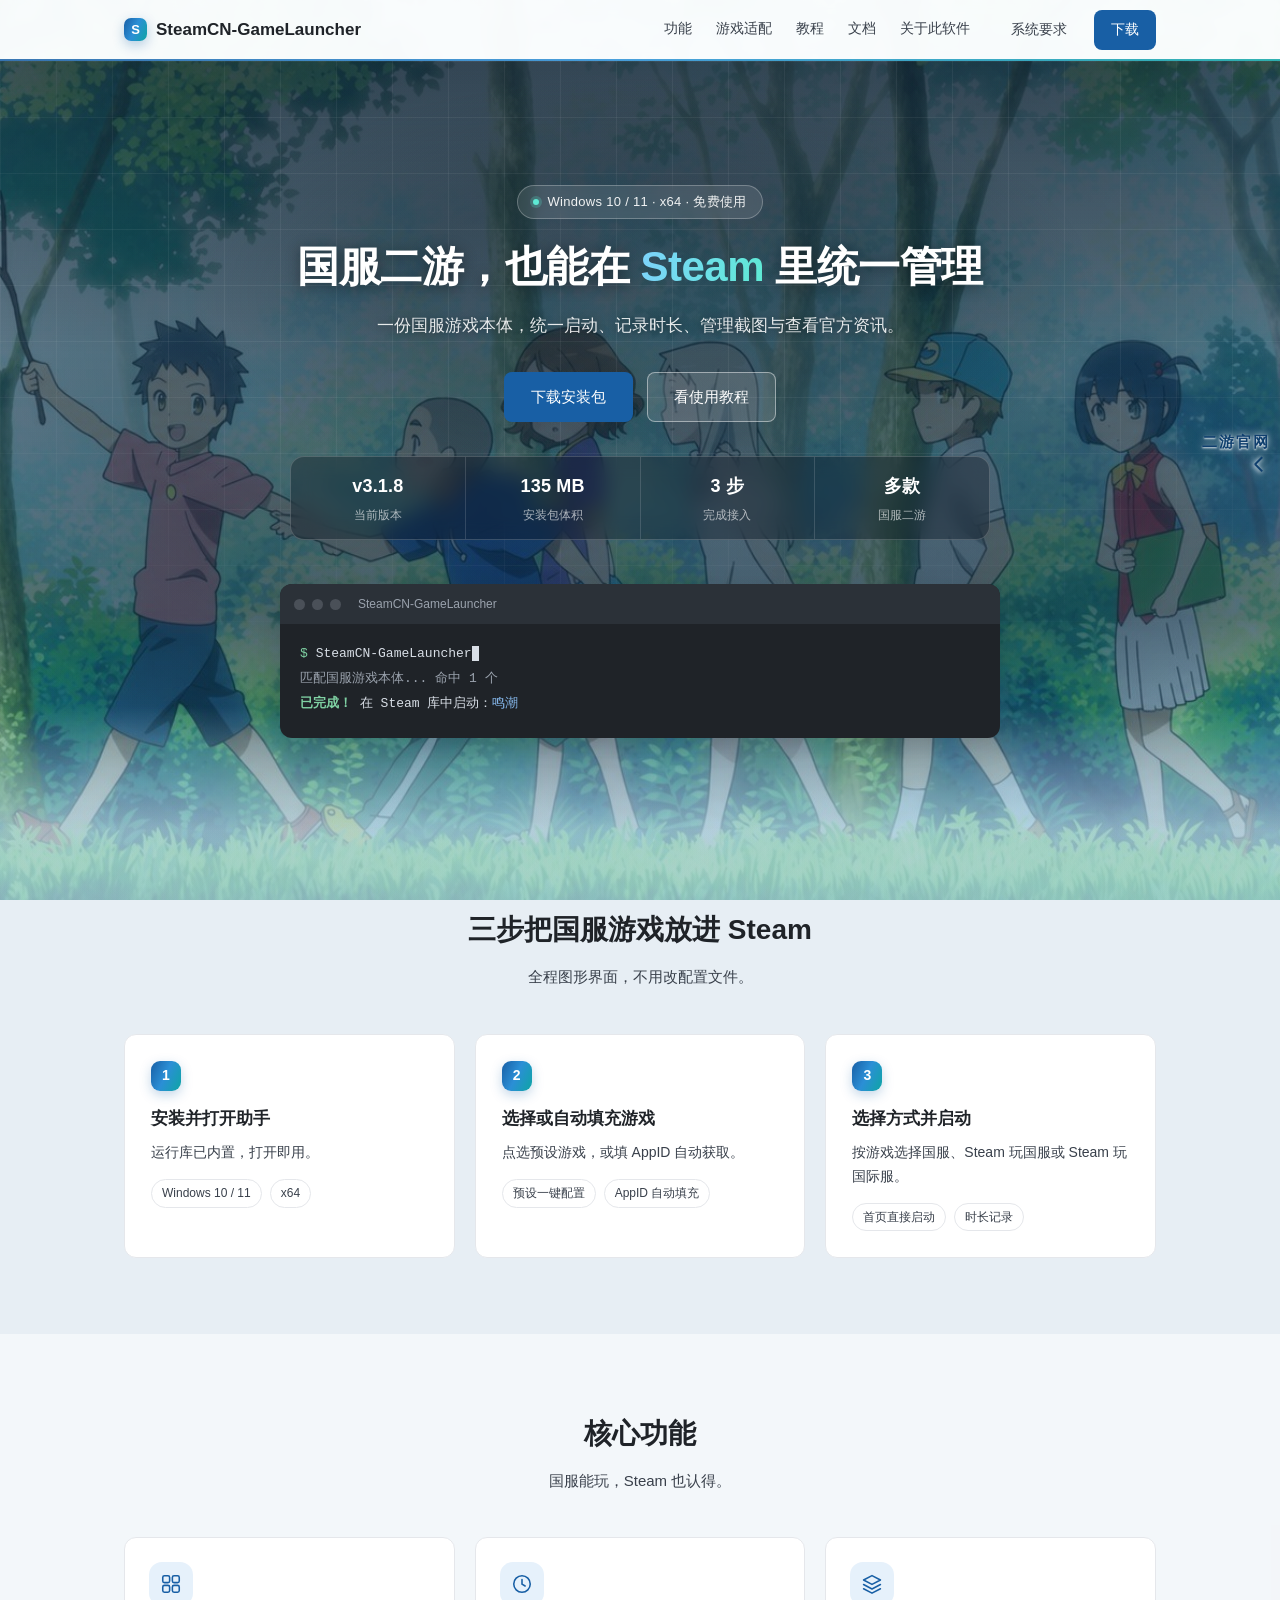
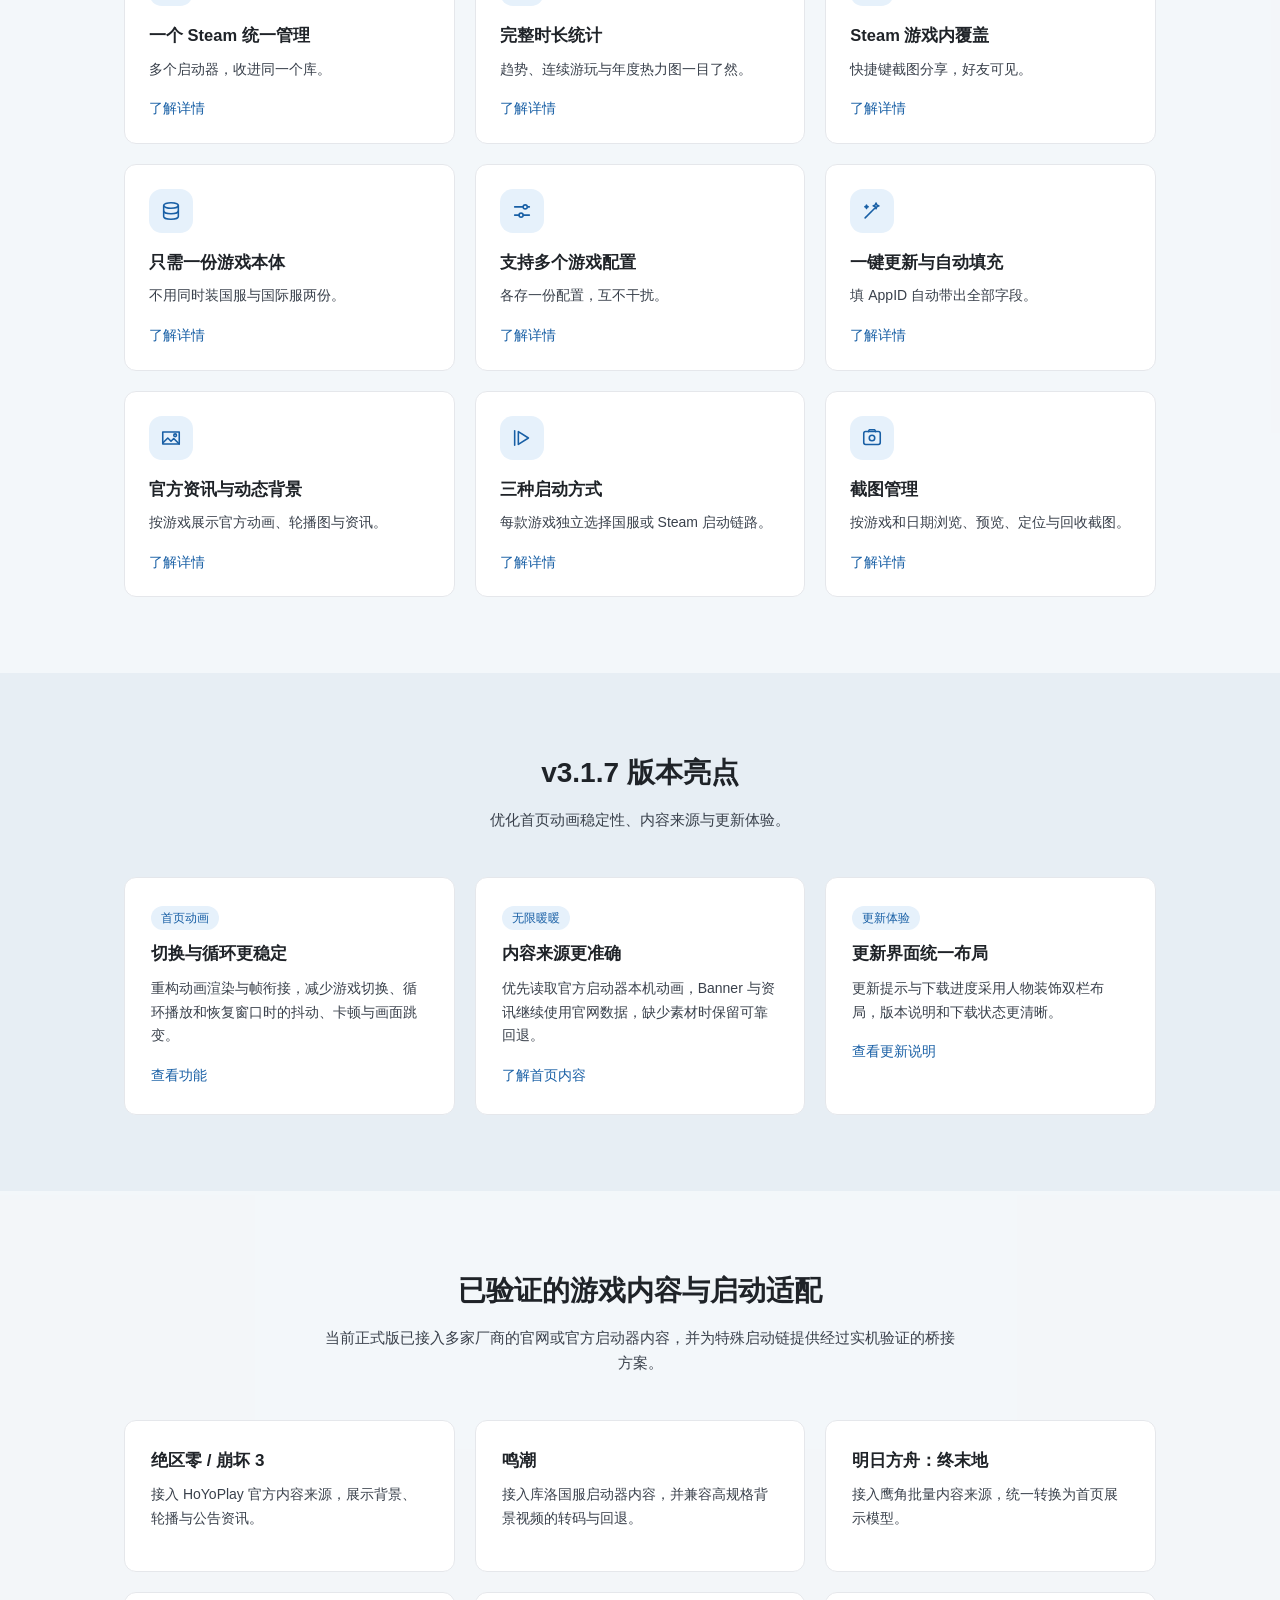
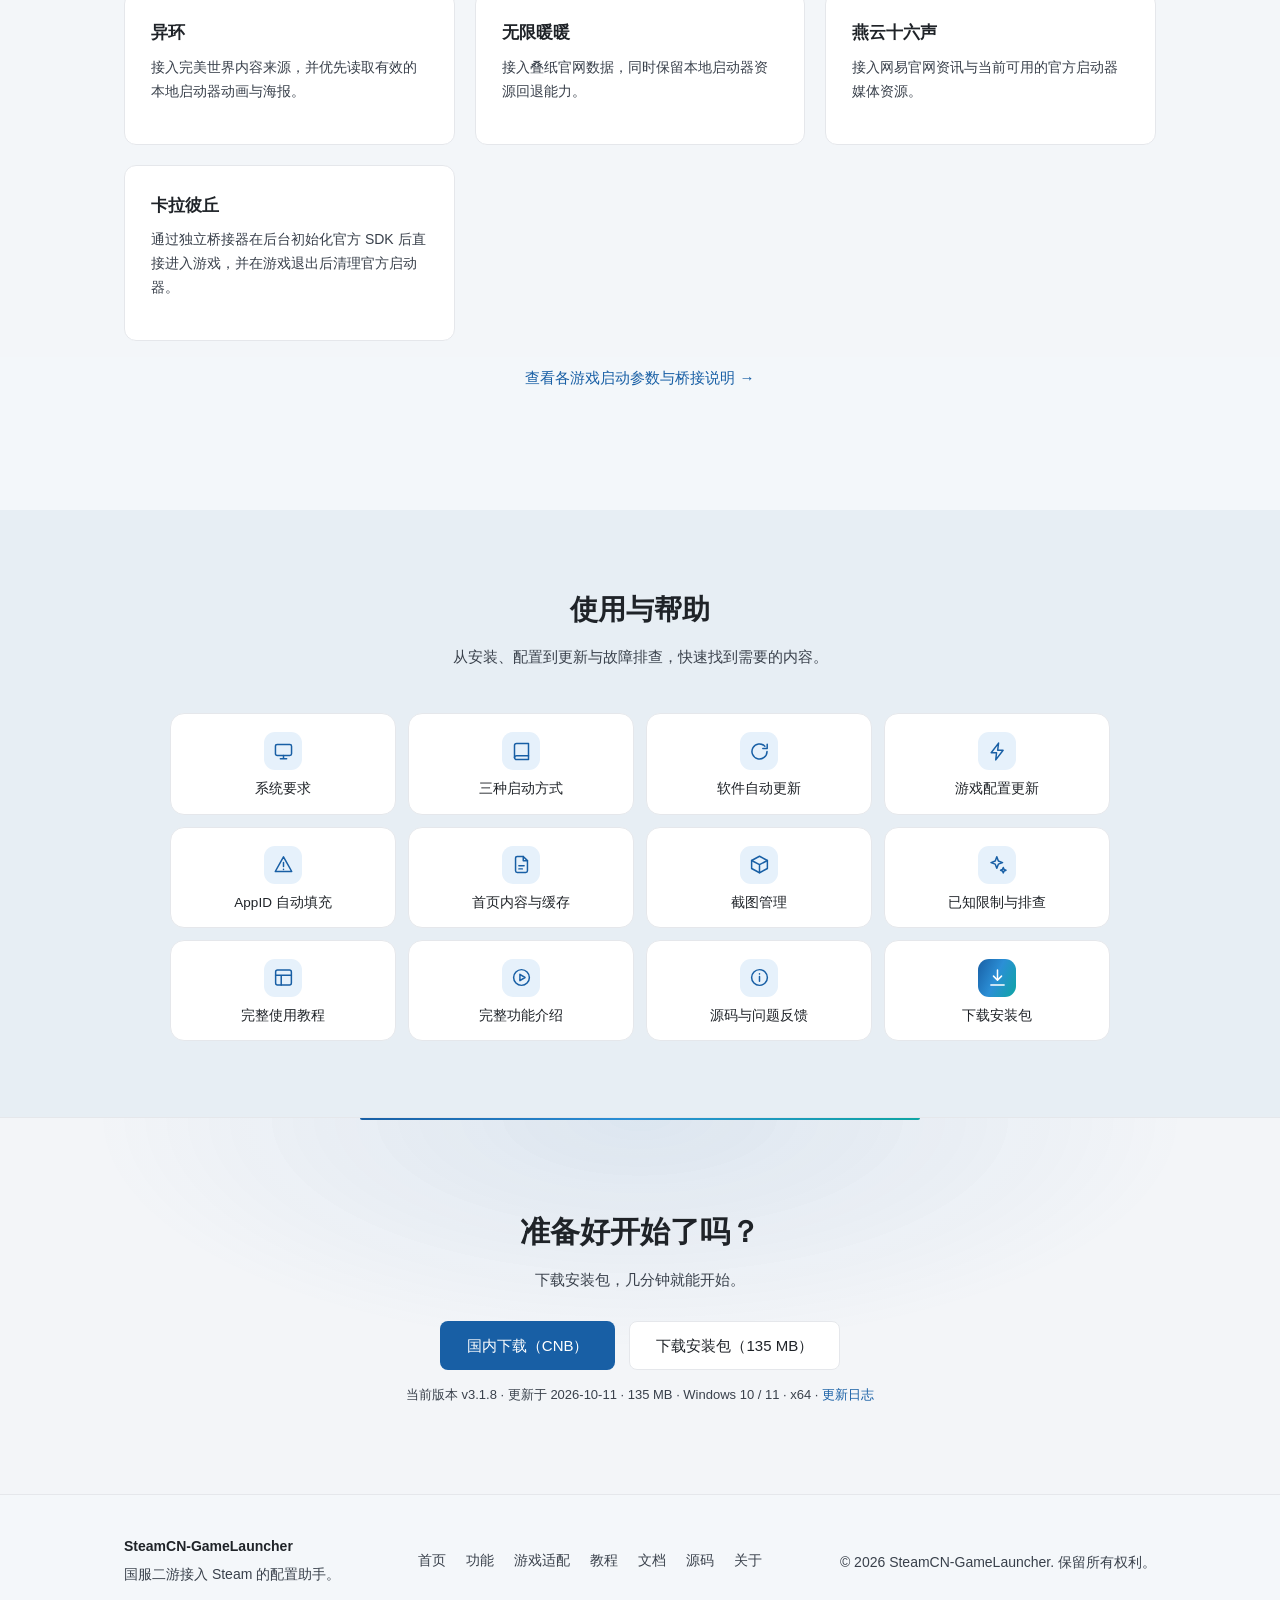
==== commit 146f3476: "docs: 修正桥接程序配置与使用教程" ====
--- a/index.html
+++ b/index.html
@@ -6,7 +6,7 @@
   <meta name="description" content="SteamCN-GameLauncher：统一管理国服二游，支持三种启动方式、游戏时长统计、截图管理、官方资讯与动态背景。">
   <title>SteamCN-GameLauncher | 国服游戏，也能在 Steam 里统一管理</title>
   <link rel="icon" href="assets/favicon.svg" type="image/svg+xml">
-  <link rel="stylesheet" href="css/style.css?v=20261011124346">
+  <link rel="stylesheet" href="css/style.css?v=20261011124924">
 </head>
 <body>
 
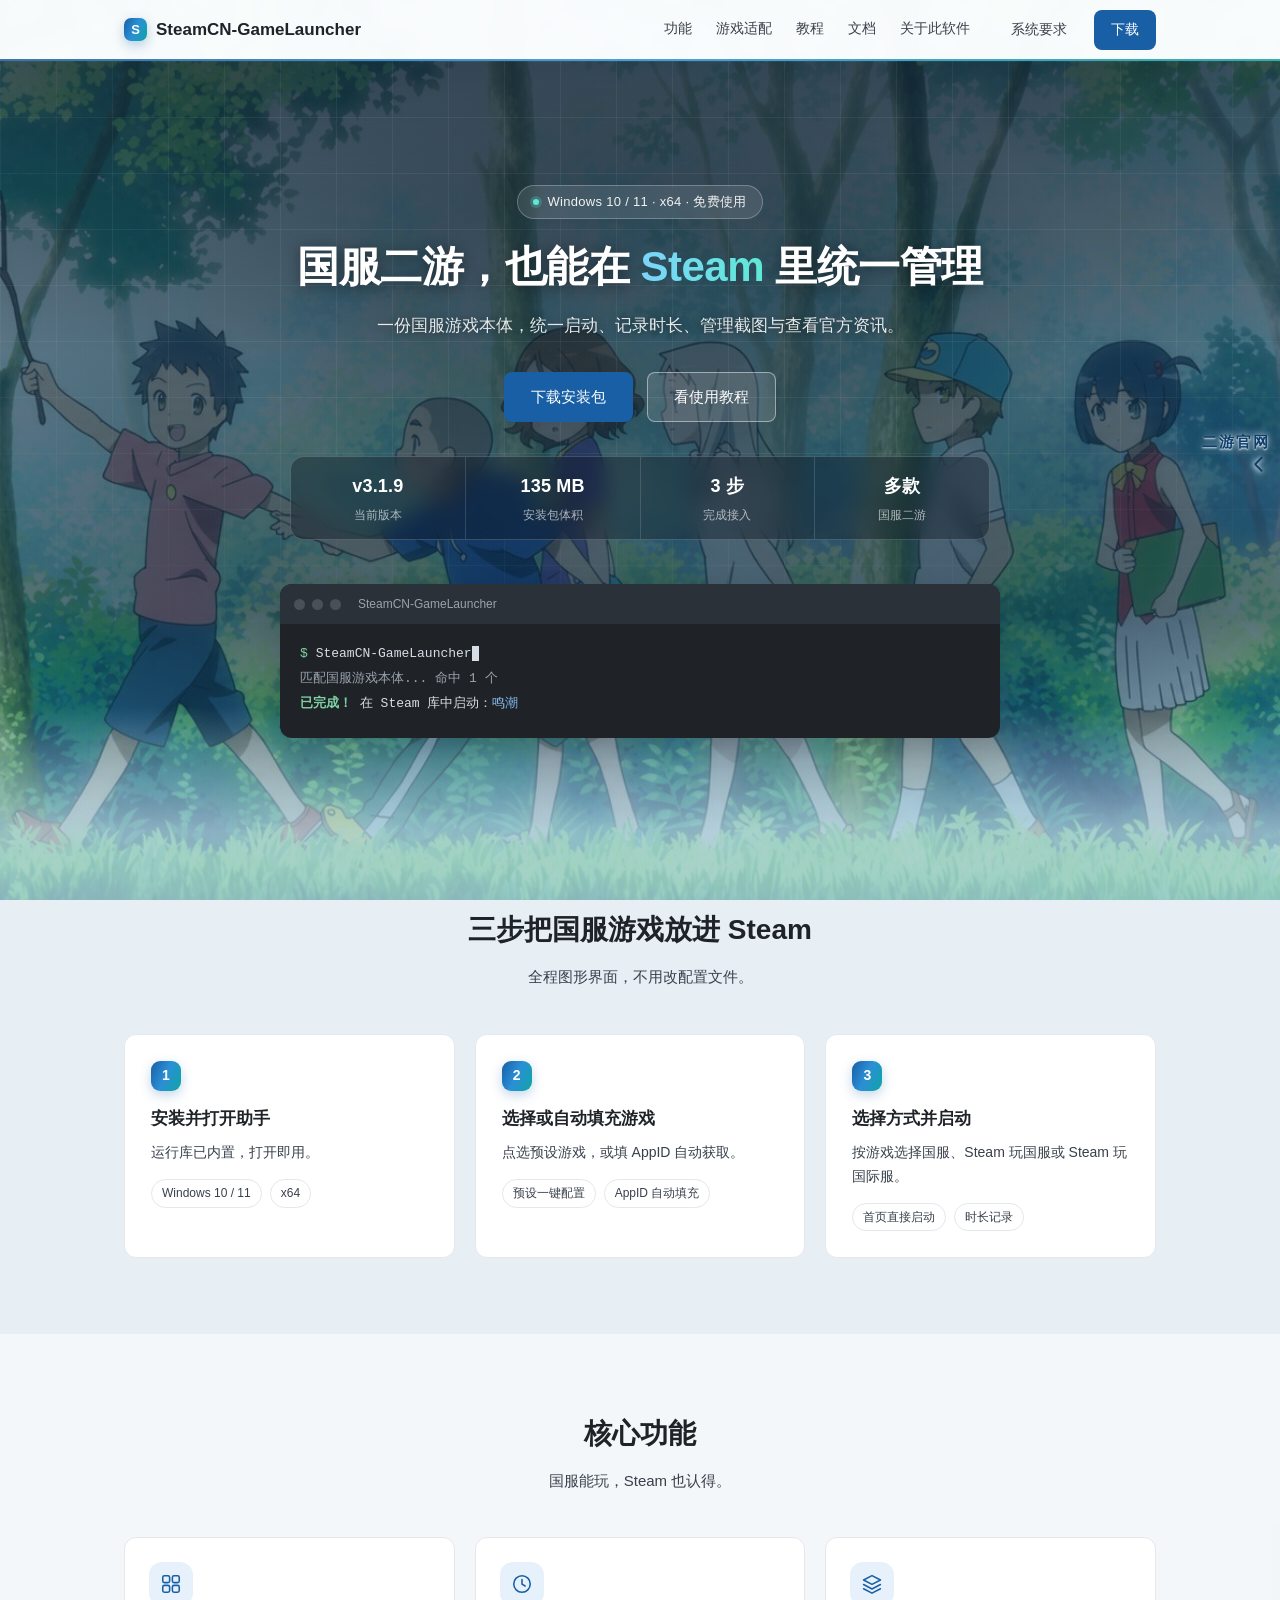
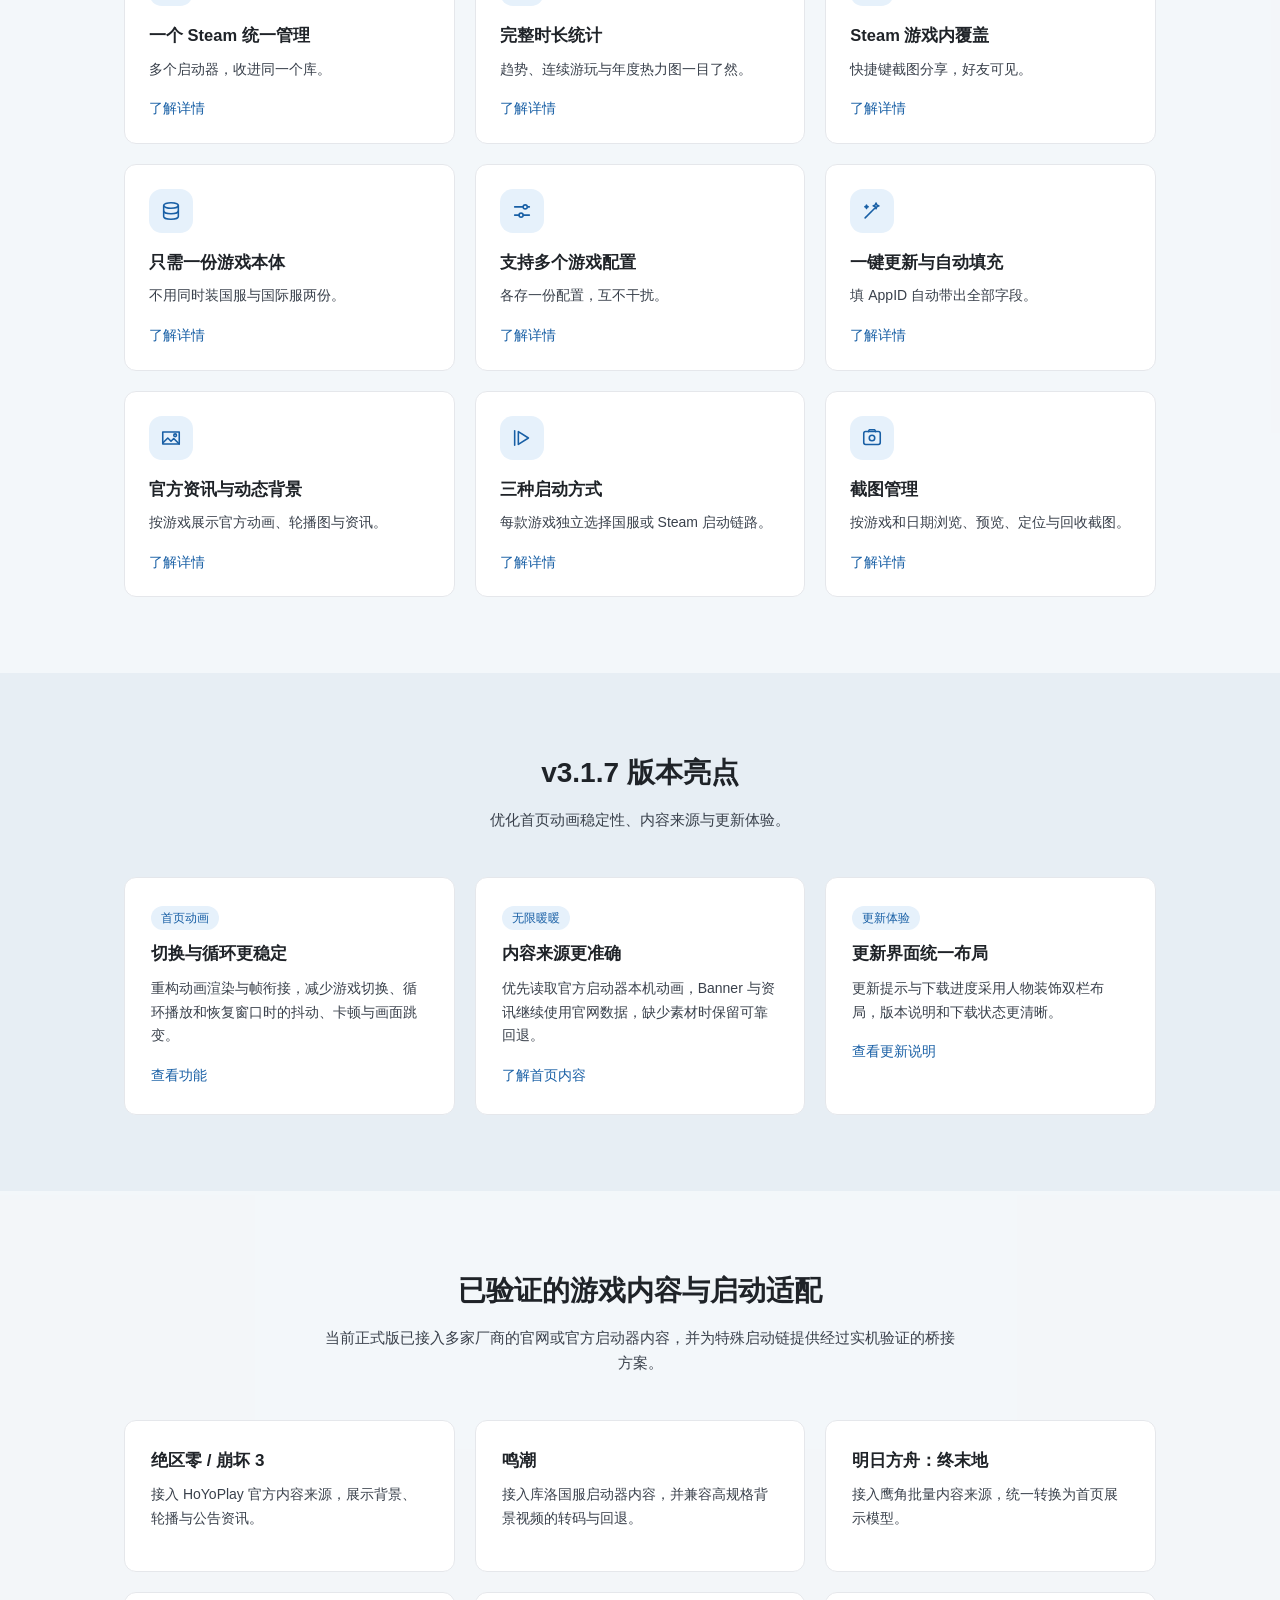
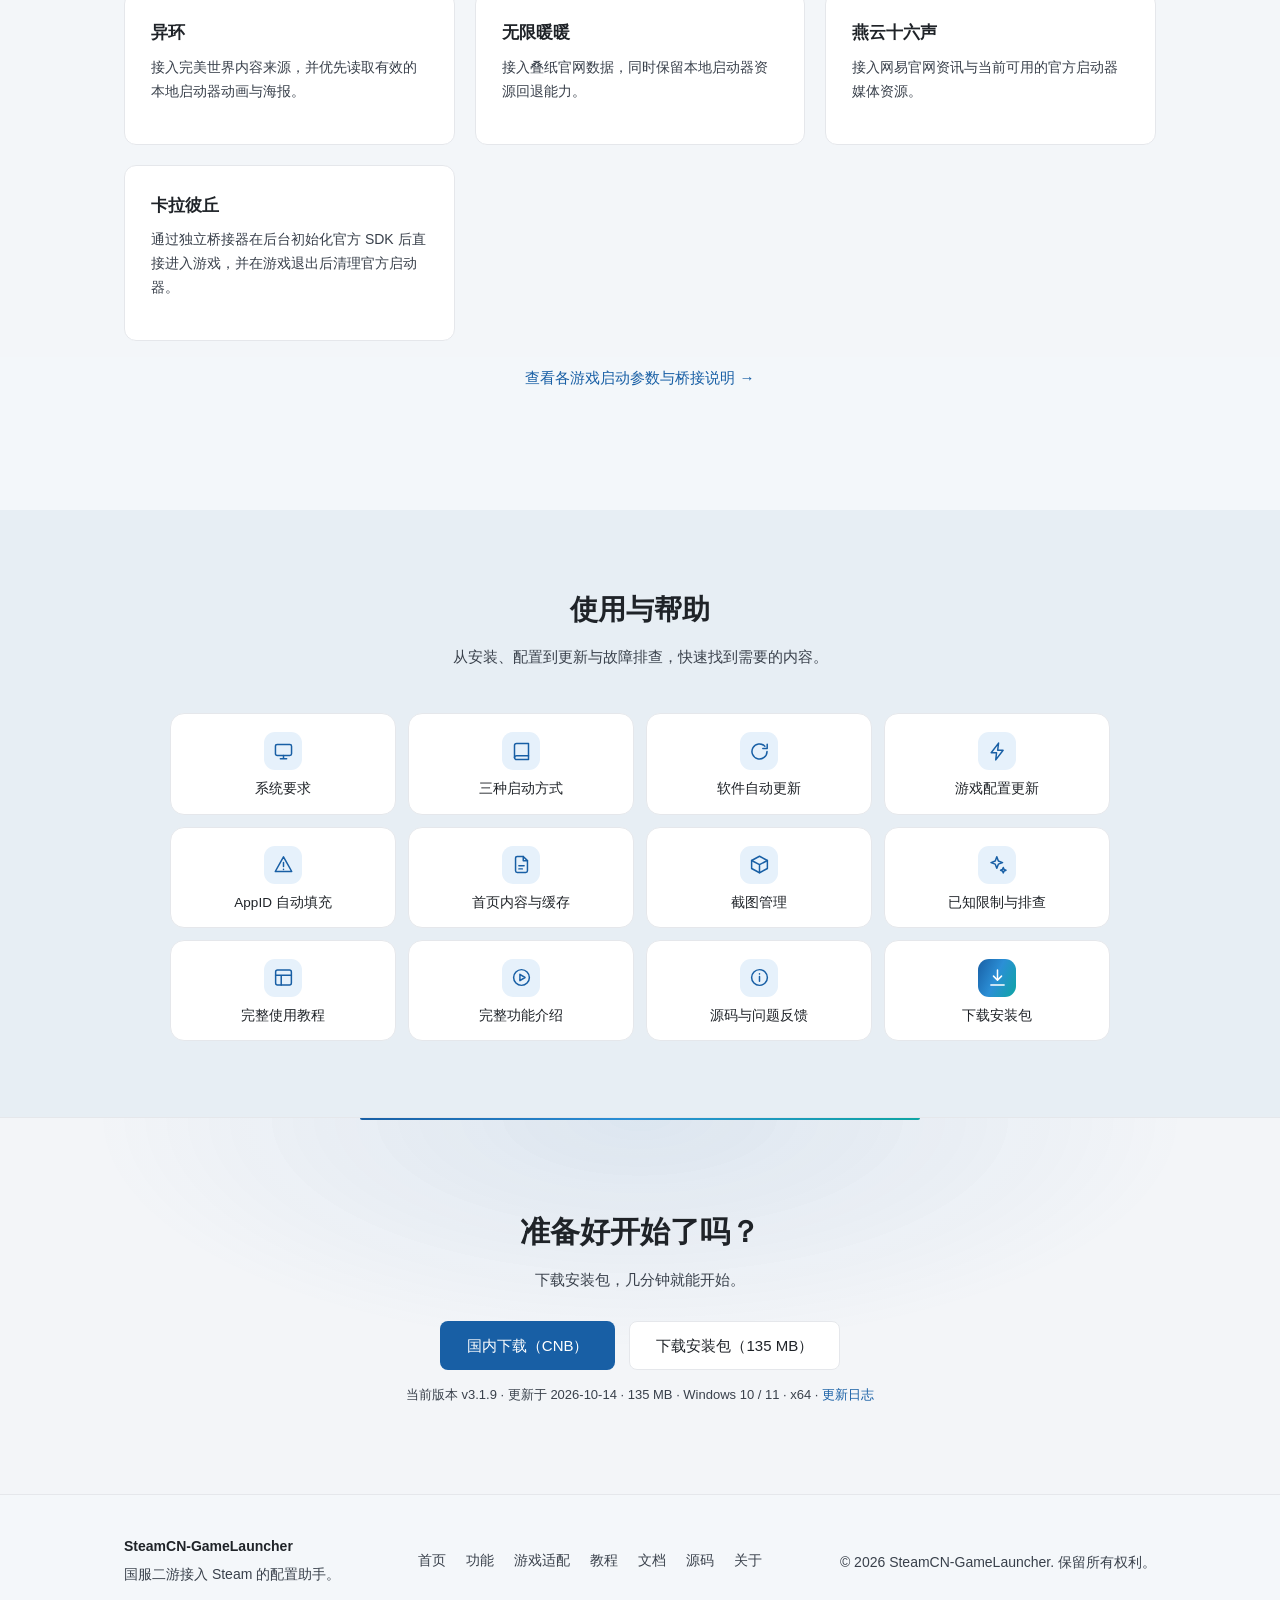
==== commit 191f0f72: "更新到 v3.1.9" ====
--- a/index.html
+++ b/index.html
@@ -6,7 +6,7 @@
   <meta name="description" content="SteamCN-GameLauncher：统一管理国服二游，支持三种启动方式、游戏时长统计、截图管理、官方资讯与动态背景。">
   <title>SteamCN-GameLauncher | 国服游戏，也能在 Steam 里统一管理</title>
   <link rel="icon" href="assets/favicon.svg" type="image/svg+xml">
-  <link rel="stylesheet" href="css/style.css?v=20261011124924">
+  <link rel="stylesheet" href="css/style.css?v=20261014003530">
 </head>
 <body>
 
@@ -264,12 +264,12 @@
           国内下载（CNB）
         </a>
         <a class="btn btn-outline btn-lg" id="downloadBtn"
-           href="https://github.com/Clearlove0923/SteamCN-GameLauncher/releases/download/v3.1.8/SteamCN-GameLauncher-v3.1.8-win-x64-setup.exe">
+           href="https://github.com/Clearlove0923/SteamCN-GameLauncher/releases/download/v3.1.9/SteamCN-GameLauncher-v3.1.9-win-x64-setup.exe">
           下载安装包（135 MB）
         </a>
       </div>
       <p class="cta-meta">
-        <span id="versionInfo">当前版本 v3.1.8 · 更新于 2026-10-11</span> · Windows 10 / 11 · x64 ·
+        <span id="versionInfo">当前版本 v3.1.9 · 更新于 2026-10-14</span> · Windows 10 / 11 · x64 ·
         <a href="https://github.com/Clearlove0923/SteamCN-GameLauncher/releases" id="changelogLink">更新日志</a>
       </p>
       <p class="cta-meta" id="mirrorPwdLine" style="display:none">
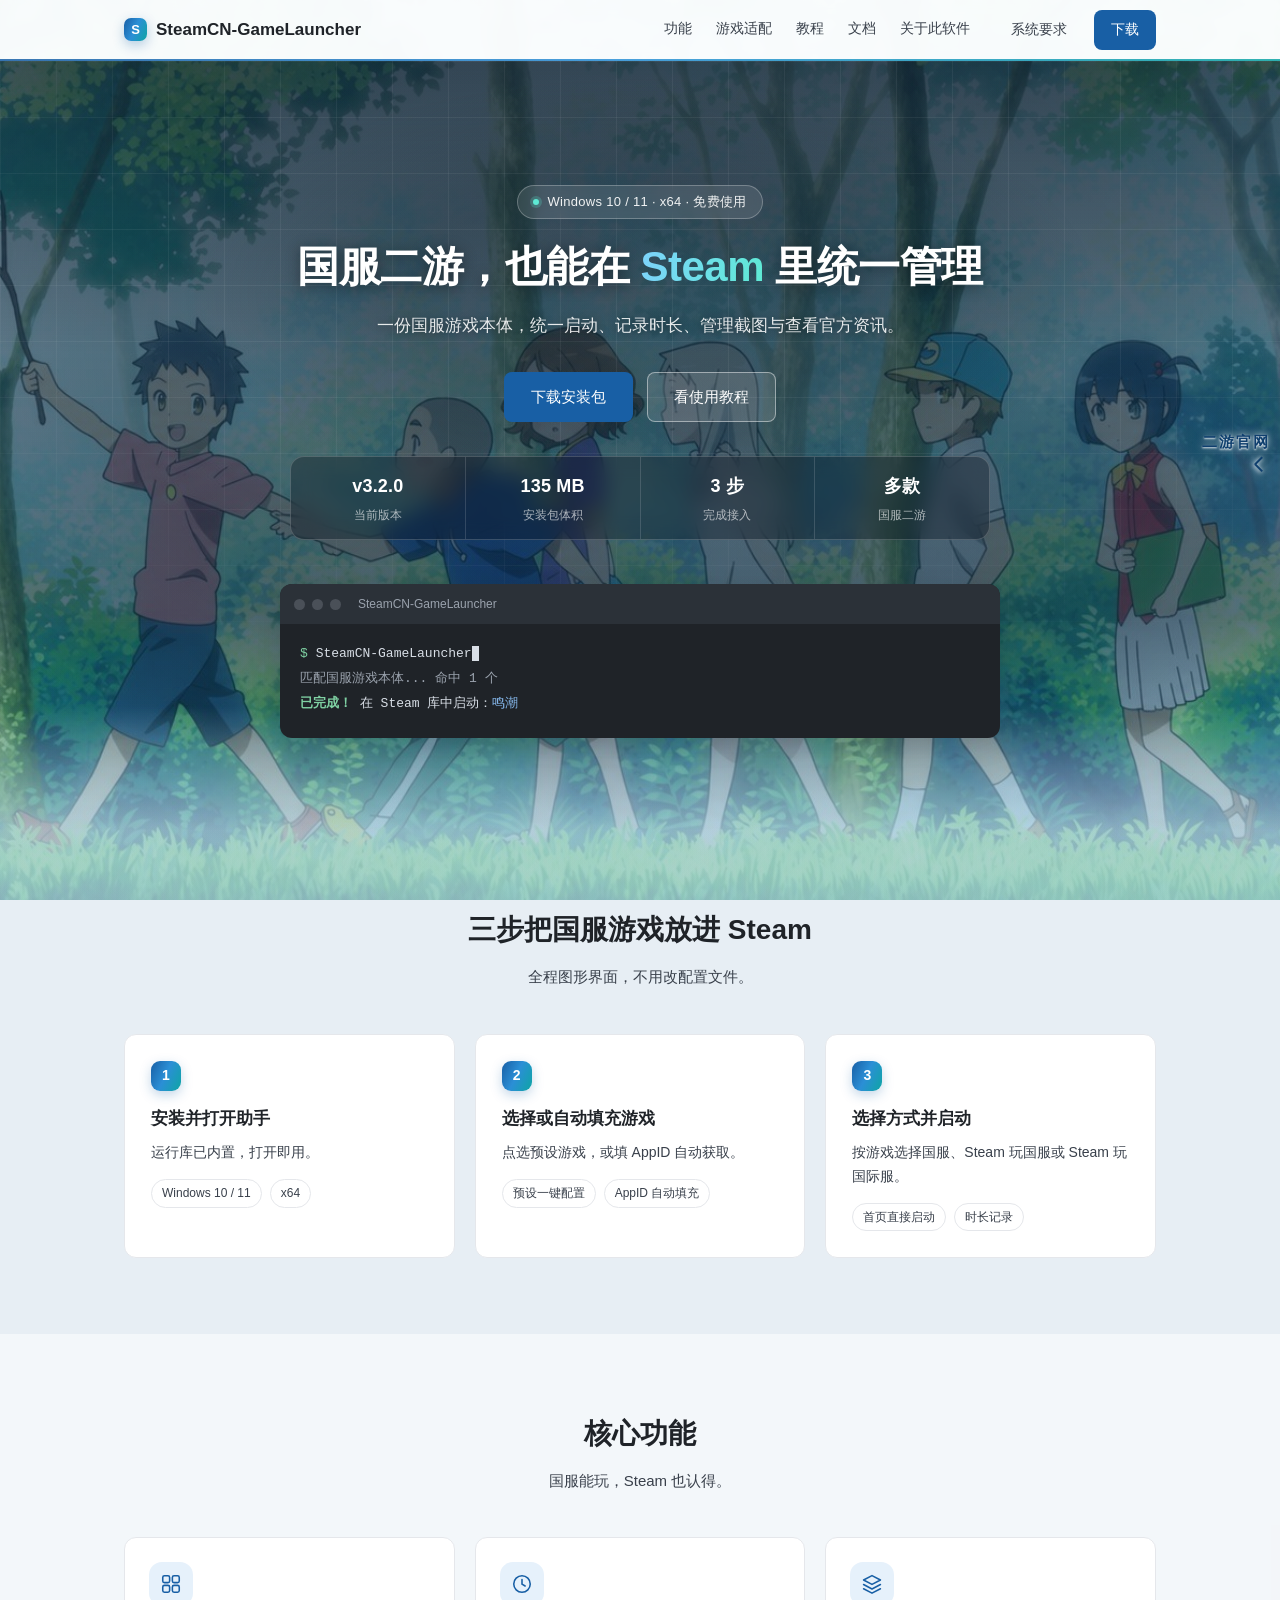
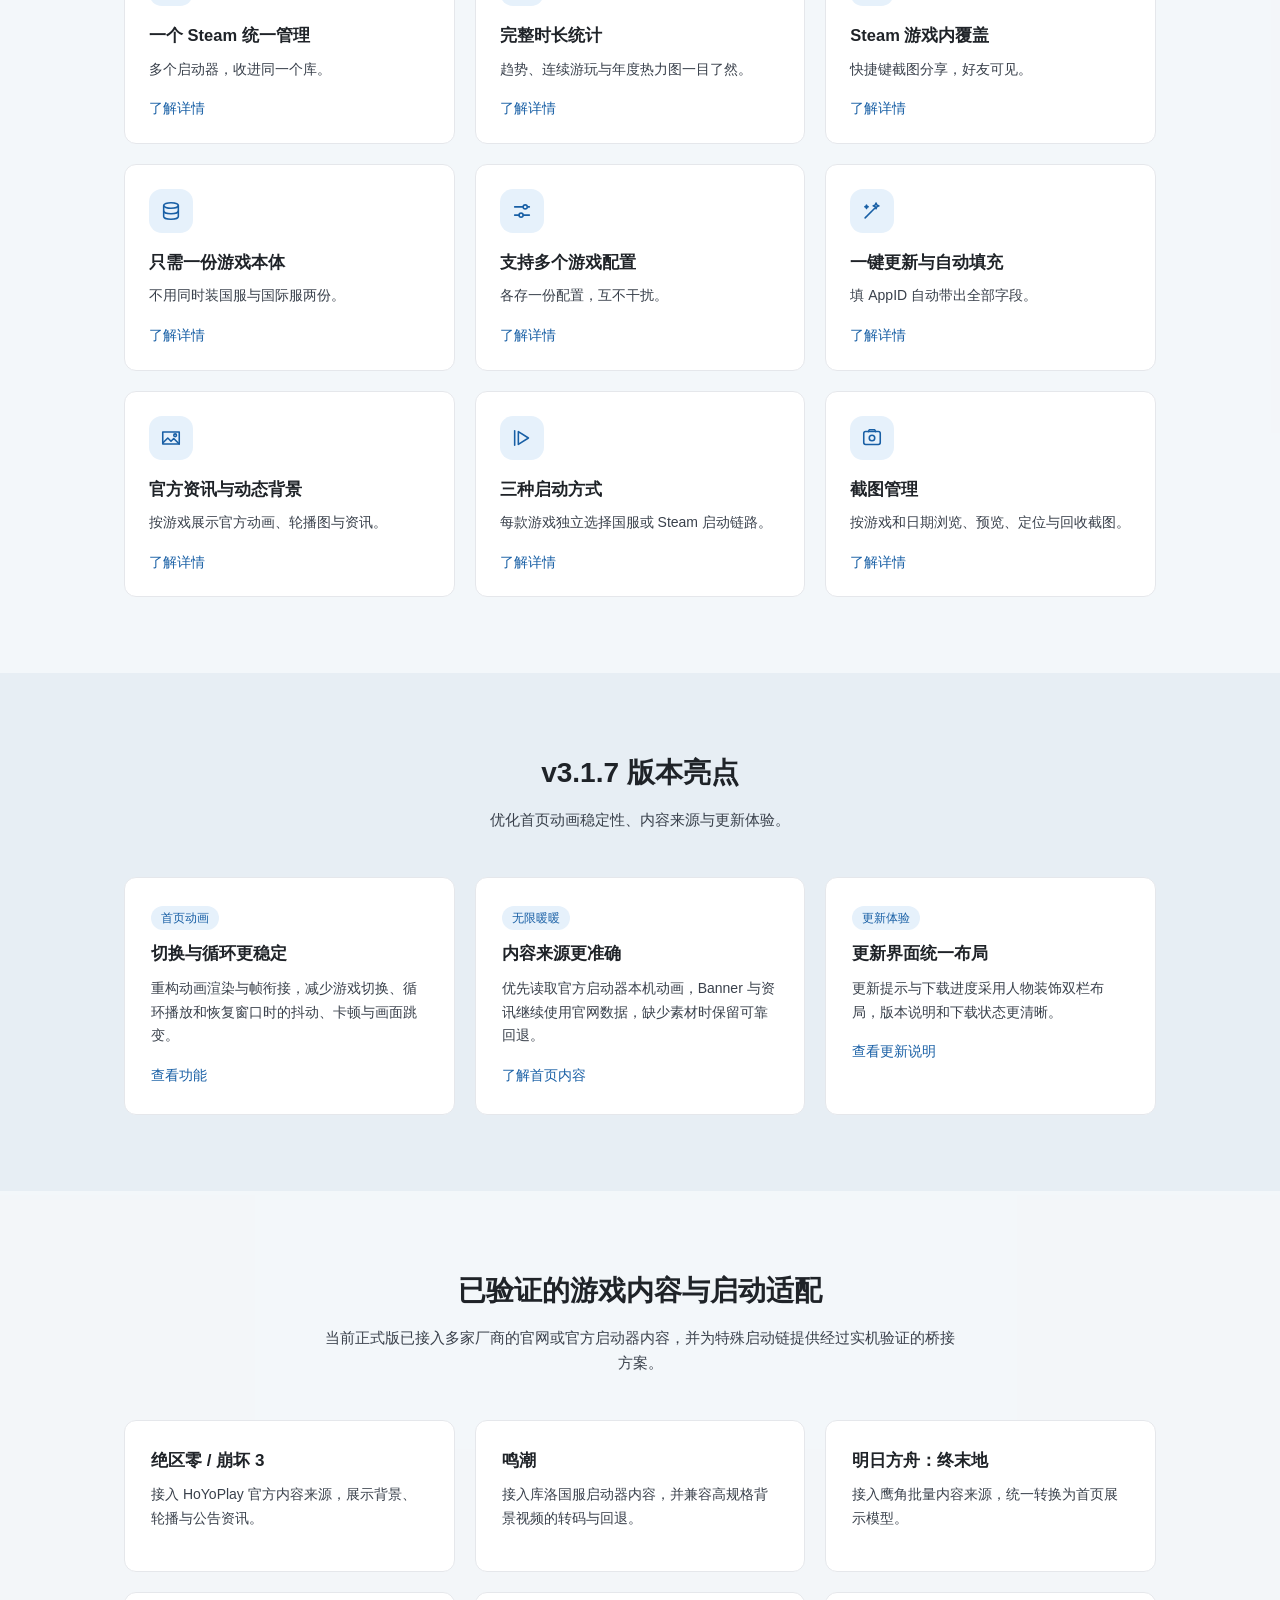
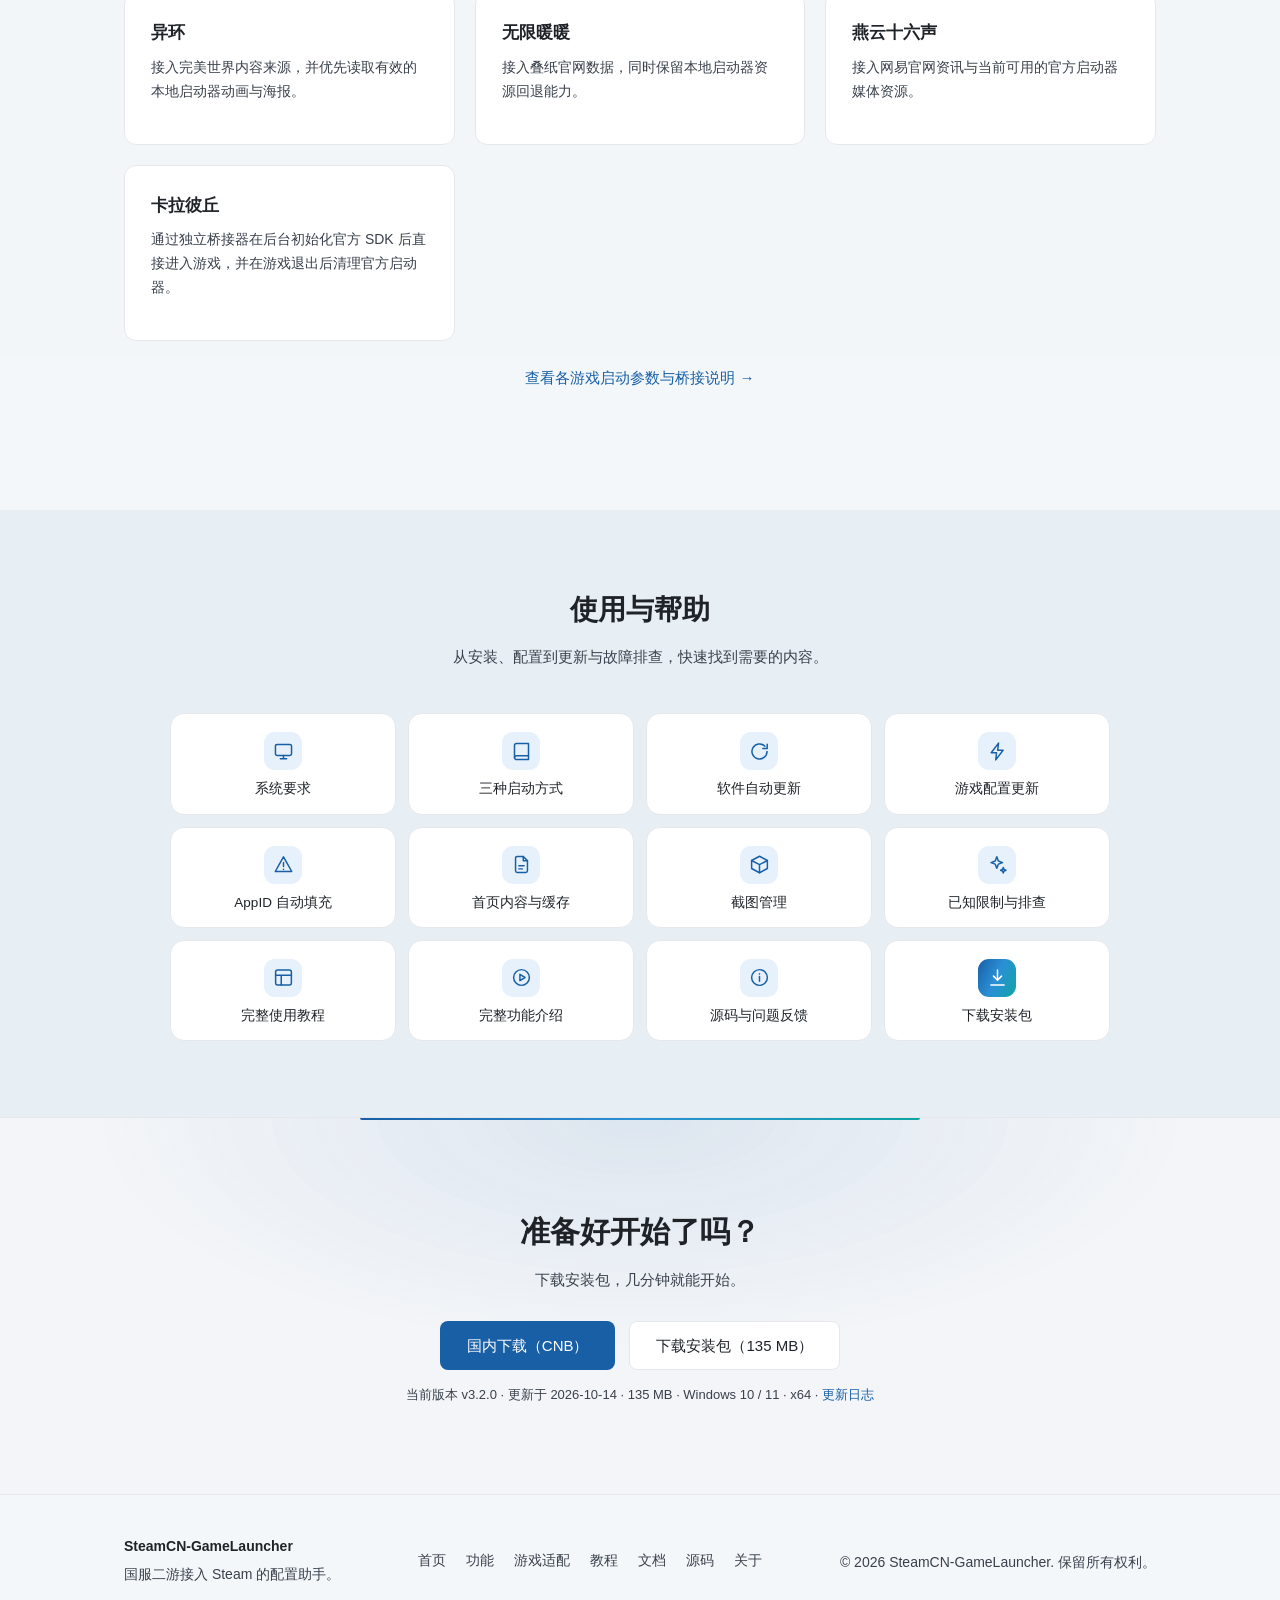
==== commit e3b3d411: "更新到 v3.2.0" ====
--- a/index.html
+++ b/index.html
@@ -6,7 +6,7 @@
   <meta name="description" content="SteamCN-GameLauncher：统一管理国服二游，支持三种启动方式、游戏时长统计、截图管理、官方资讯与动态背景。">
   <title>SteamCN-GameLauncher | 国服游戏，也能在 Steam 里统一管理</title>
   <link rel="icon" href="assets/favicon.svg" type="image/svg+xml">
-  <link rel="stylesheet" href="css/style.css?v=20261014003530">
+  <link rel="stylesheet" href="css/style.css?v=20261014233531">
 </head>
 <body>
 
@@ -264,12 +264,12 @@
           国内下载（CNB）
         </a>
         <a class="btn btn-outline btn-lg" id="downloadBtn"
-           href="https://github.com/Clearlove0923/SteamCN-GameLauncher/releases/download/v3.1.9/SteamCN-GameLauncher-v3.1.9-win-x64-setup.exe">
+           href="https://github.com/Clearlove0923/SteamCN-GameLauncher/releases/download/v3.2.0/SteamCN-GameLauncher-v3.2.0-win-x64-setup.exe">
           下载安装包（135 MB）
         </a>
       </div>
       <p class="cta-meta">
-        <span id="versionInfo">当前版本 v3.1.9 · 更新于 2026-10-14</span> · Windows 10 / 11 · x64 ·
+        <span id="versionInfo">当前版本 v3.2.0 · 更新于 2026-10-14</span> · Windows 10 / 11 · x64 ·
         <a href="https://github.com/Clearlove0923/SteamCN-GameLauncher/releases" id="changelogLink">更新日志</a>
       </p>
       <p class="cta-meta" id="mirrorPwdLine" style="display:none">
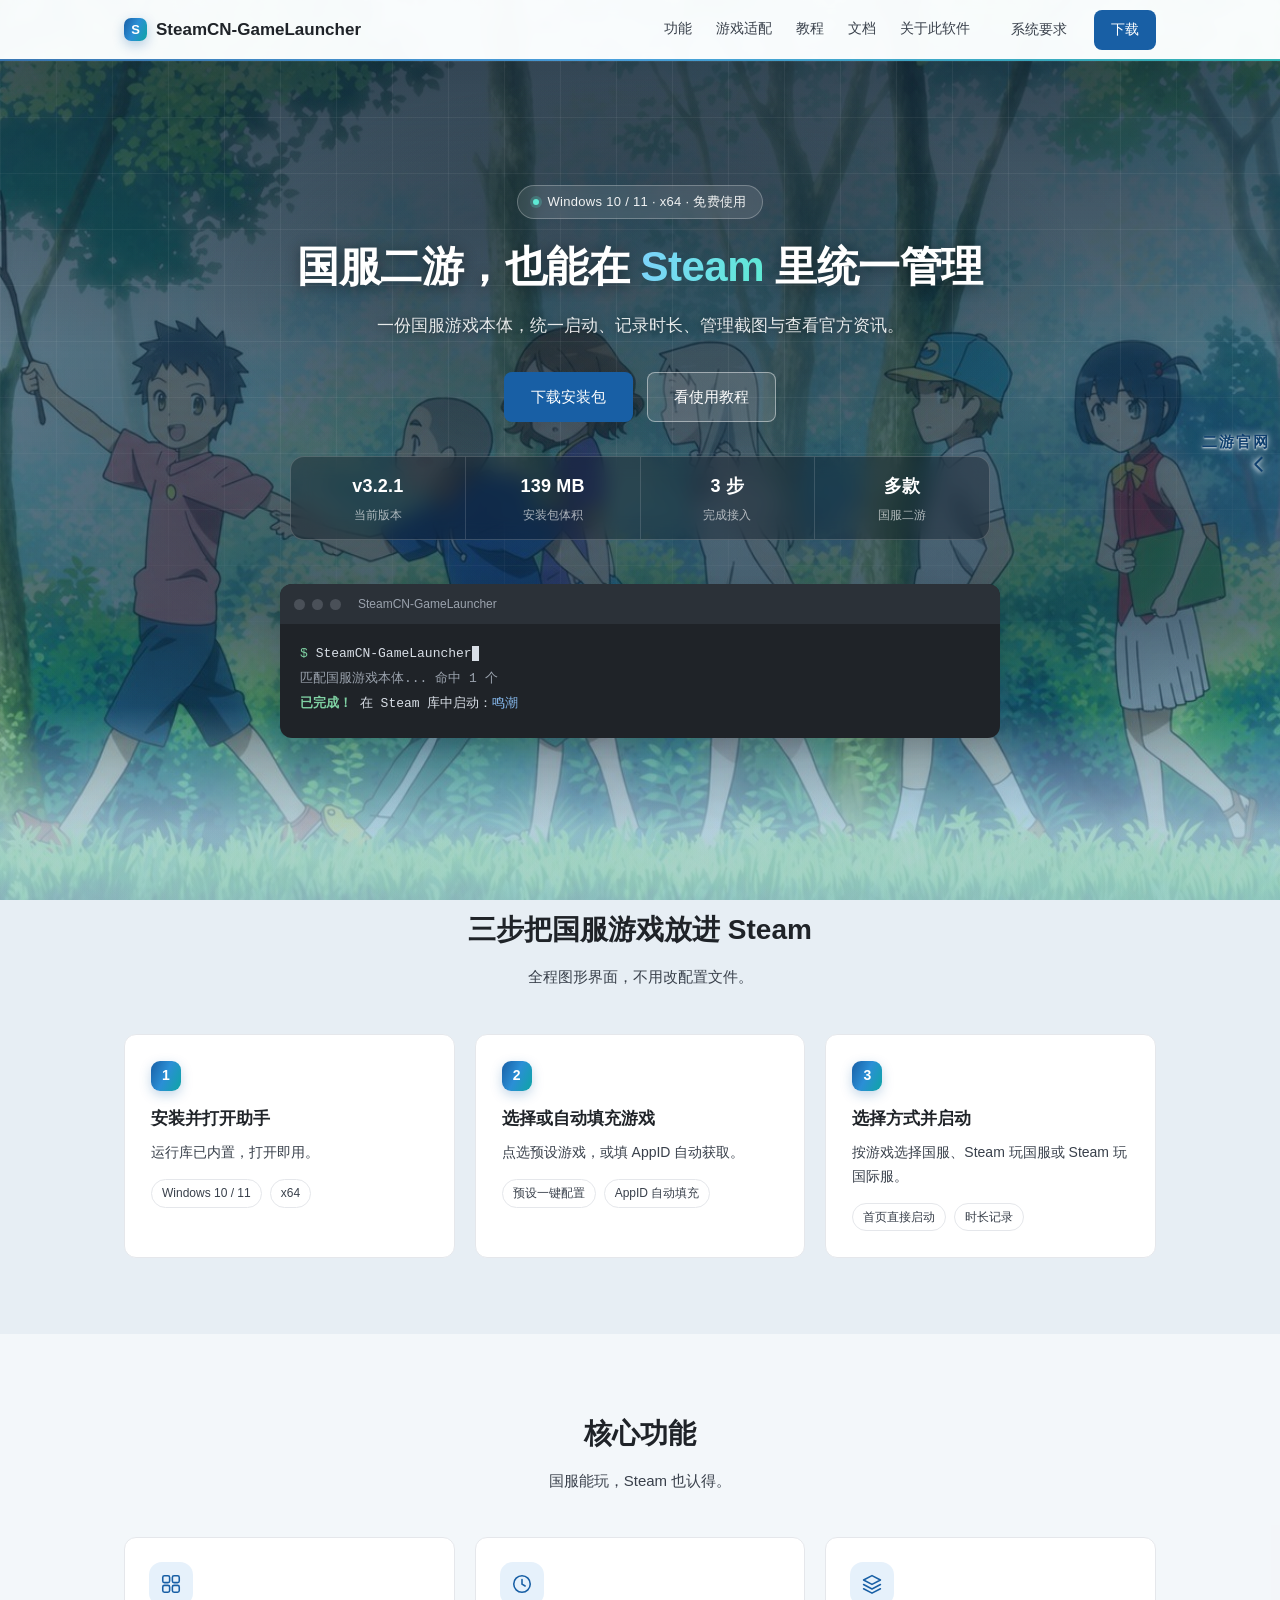
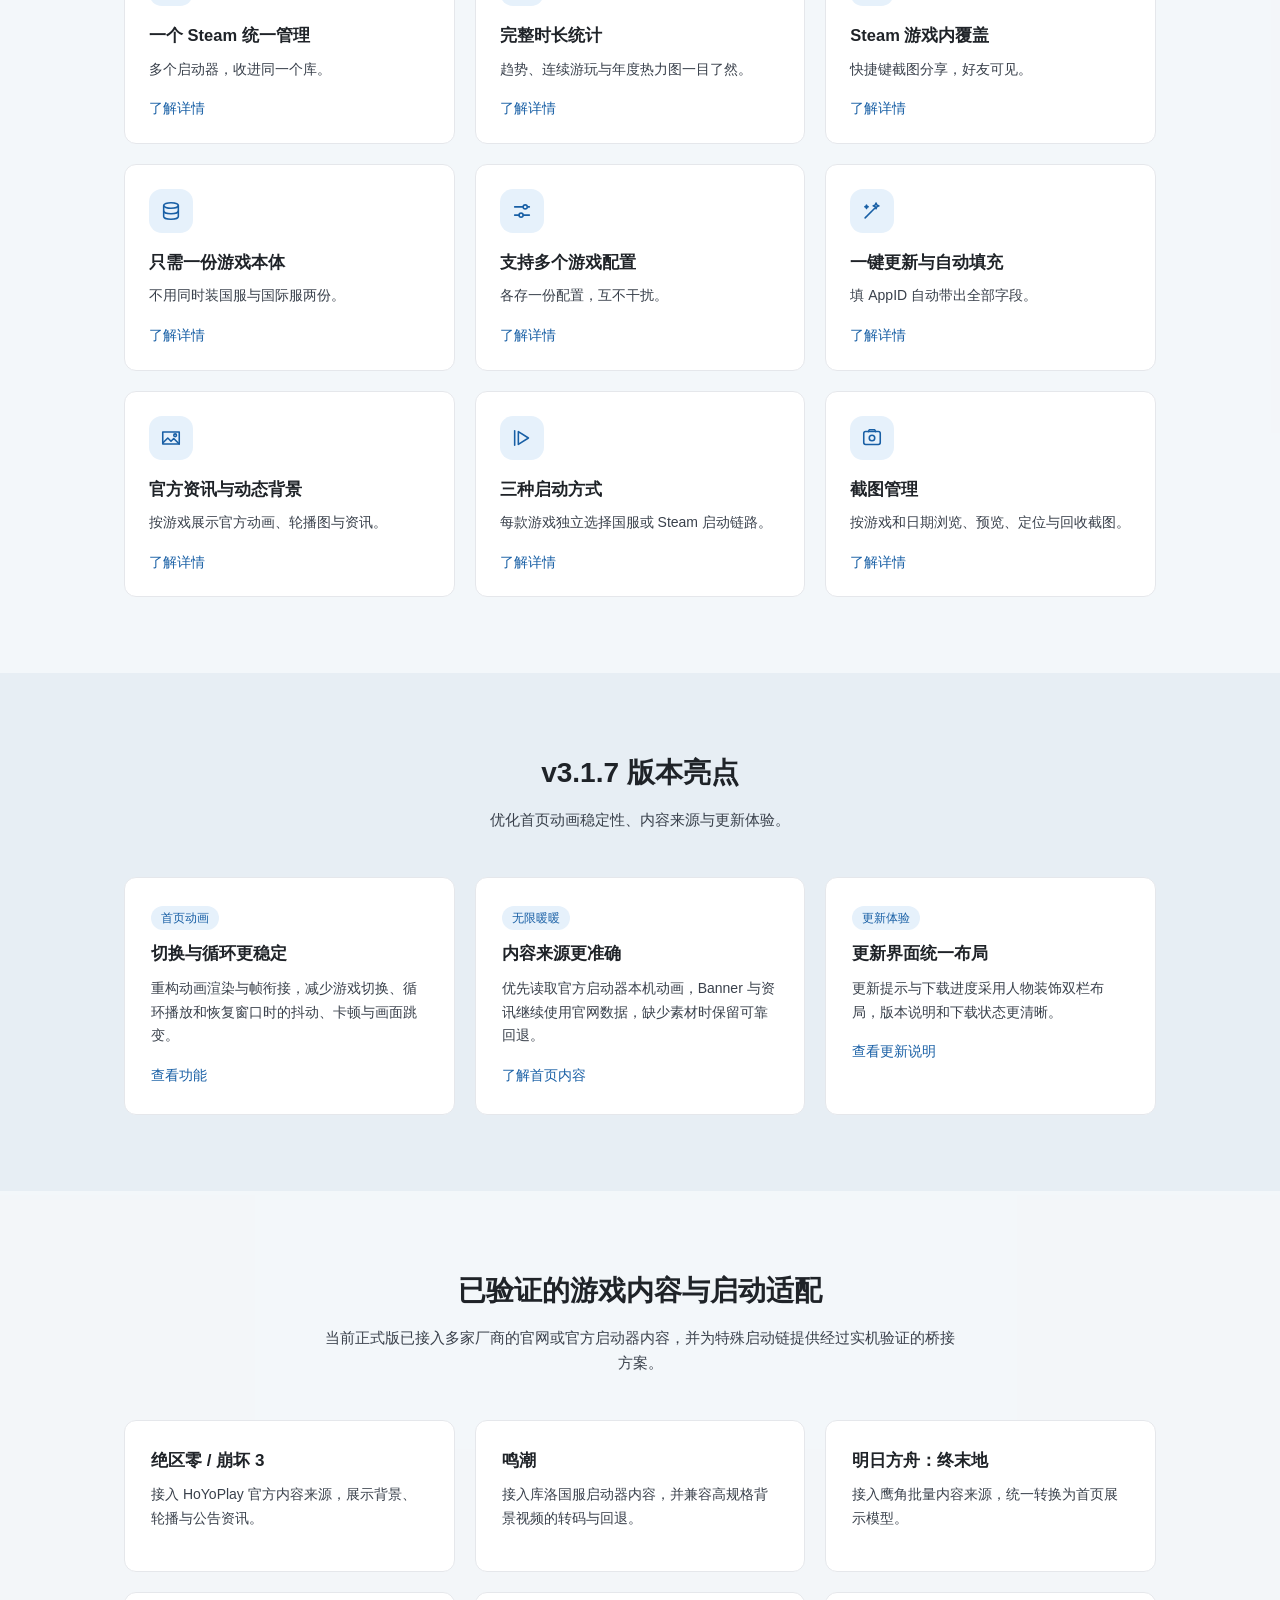
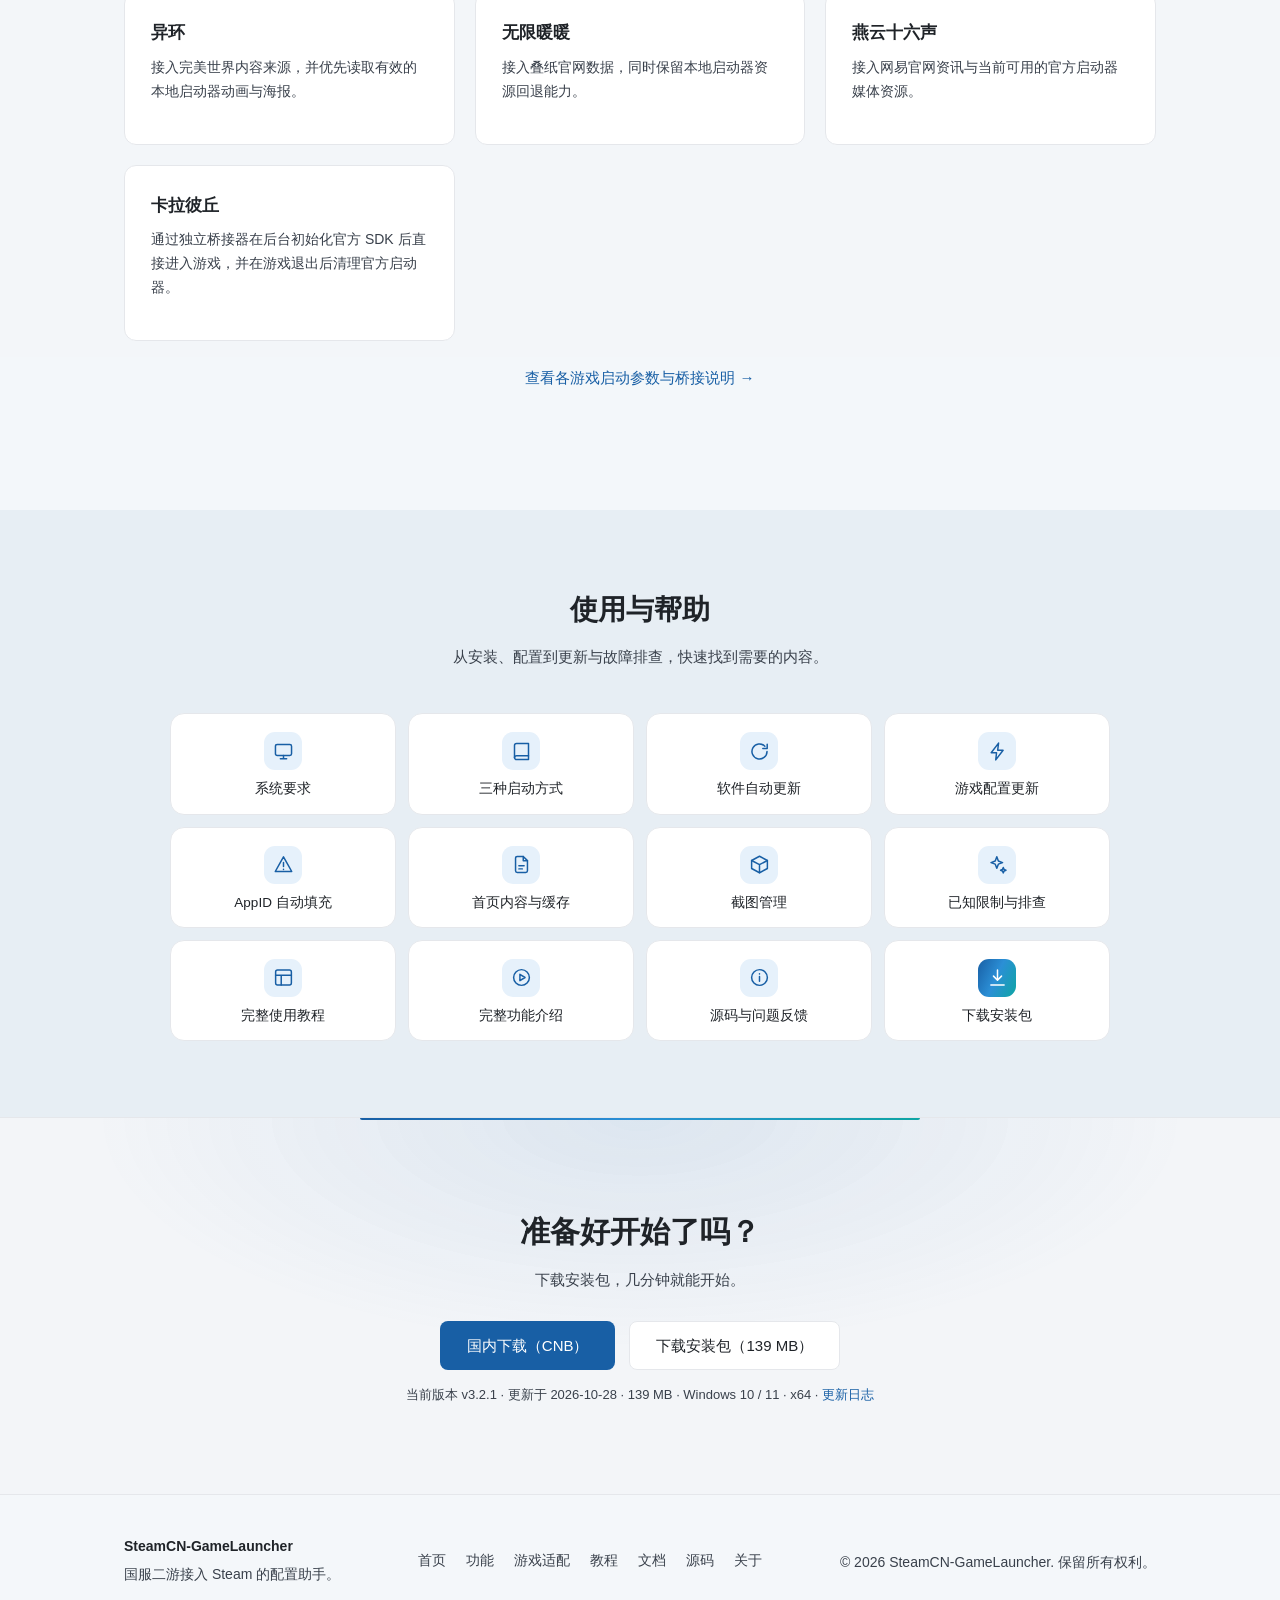
==== commit 893e8995: "更新到 v3.2.1" ====
--- a/index.html
+++ b/index.html
@@ -6,7 +6,7 @@
   <meta name="description" content="SteamCN-GameLauncher：统一管理国服二游，支持三种启动方式、游戏时长统计、截图管理、官方资讯与动态背景。">
   <title>SteamCN-GameLauncher | 国服游戏，也能在 Steam 里统一管理</title>
   <link rel="icon" href="assets/favicon.svg" type="image/svg+xml">
-  <link rel="stylesheet" href="css/style.css?v=20261014233531">
+  <link rel="stylesheet" href="css/style.css?v=20261028153732">
 </head>
 <body>
 
@@ -41,8 +41,8 @@
 
       <!-- 版本与体积由 version.json + GitHub API 自动同步（见页面底部脚本） -->
       <div class="hero-stats">
-        <span><b id="statVer">v3.1.7</b><small>当前版本</small></span>
-        <span><b id="statSize">135 MB</b><small>安装包体积</small></span>
+        <span><b id="statVer">v3.2.1</b><small>当前版本</small></span>
+        <span><b id="statSize">139 MB</b><small>安装包体积</small></span>
         <span><b>3 步</b><small>完成接入</small></span>
         <span><b>多款</b><small>国服二游</small></span>
       </div>
@@ -264,12 +264,12 @@
           国内下载（CNB）
         </a>
         <a class="btn btn-outline btn-lg" id="downloadBtn"
-           href="https://github.com/Clearlove0923/SteamCN-GameLauncher/releases/download/v3.2.0/SteamCN-GameLauncher-v3.2.0-win-x64-setup.exe">
-          下载安装包（135 MB）
+           href="https://github.com/Clearlove0923/SteamCN-GameLauncher/releases/download/v3.2.1/SteamCN-GameLauncher-v3.2.1-win-x64-setup.exe">
+          下载安装包（139 MB）
         </a>
       </div>
       <p class="cta-meta">
-        <span id="versionInfo">当前版本 v3.2.0 · 更新于 2026-10-14</span> · Windows 10 / 11 · x64 ·
+        <span id="versionInfo">当前版本 v3.2.1 · 更新于 2026-10-28</span> · Windows 10 / 11 · x64 ·
         <a href="https://github.com/Clearlove0923/SteamCN-GameLauncher/releases" id="changelogLink">更新日志</a>
       </p>
       <p class="cta-meta" id="mirrorPwdLine" style="display:none">
--- a/css/style.css
+++ b/css/style.css
@@ -1077,6 +1077,25 @@
 }
 .steps-list strong { display: block; color: var(--text); margin-bottom: 2px; }
 
+/* 教程原帖配图：保留完整界面，窄屏按正文宽度缩放。 */
+.tutorial-figure { margin: 24px 0; }
+.tutorial-figure img {
+  display: block;
+  width: 100%;
+  height: auto;
+  border: 1px solid var(--line);
+  border-radius: var(--radius);
+}
+.tutorial-figure figcaption {
+  margin-top: 8px;
+  color: var(--muted);
+  font-size: 13px;
+}
+@media (max-width: 868px) {
+  .tutorial-body { padding-left: 24px; padding-right: 24px; }
+}
+.tutorial-body h2 { scroll-margin-top: 80px; }
+
 .feature-block {
   display: grid;
   grid-template-columns: 240px 1fr;
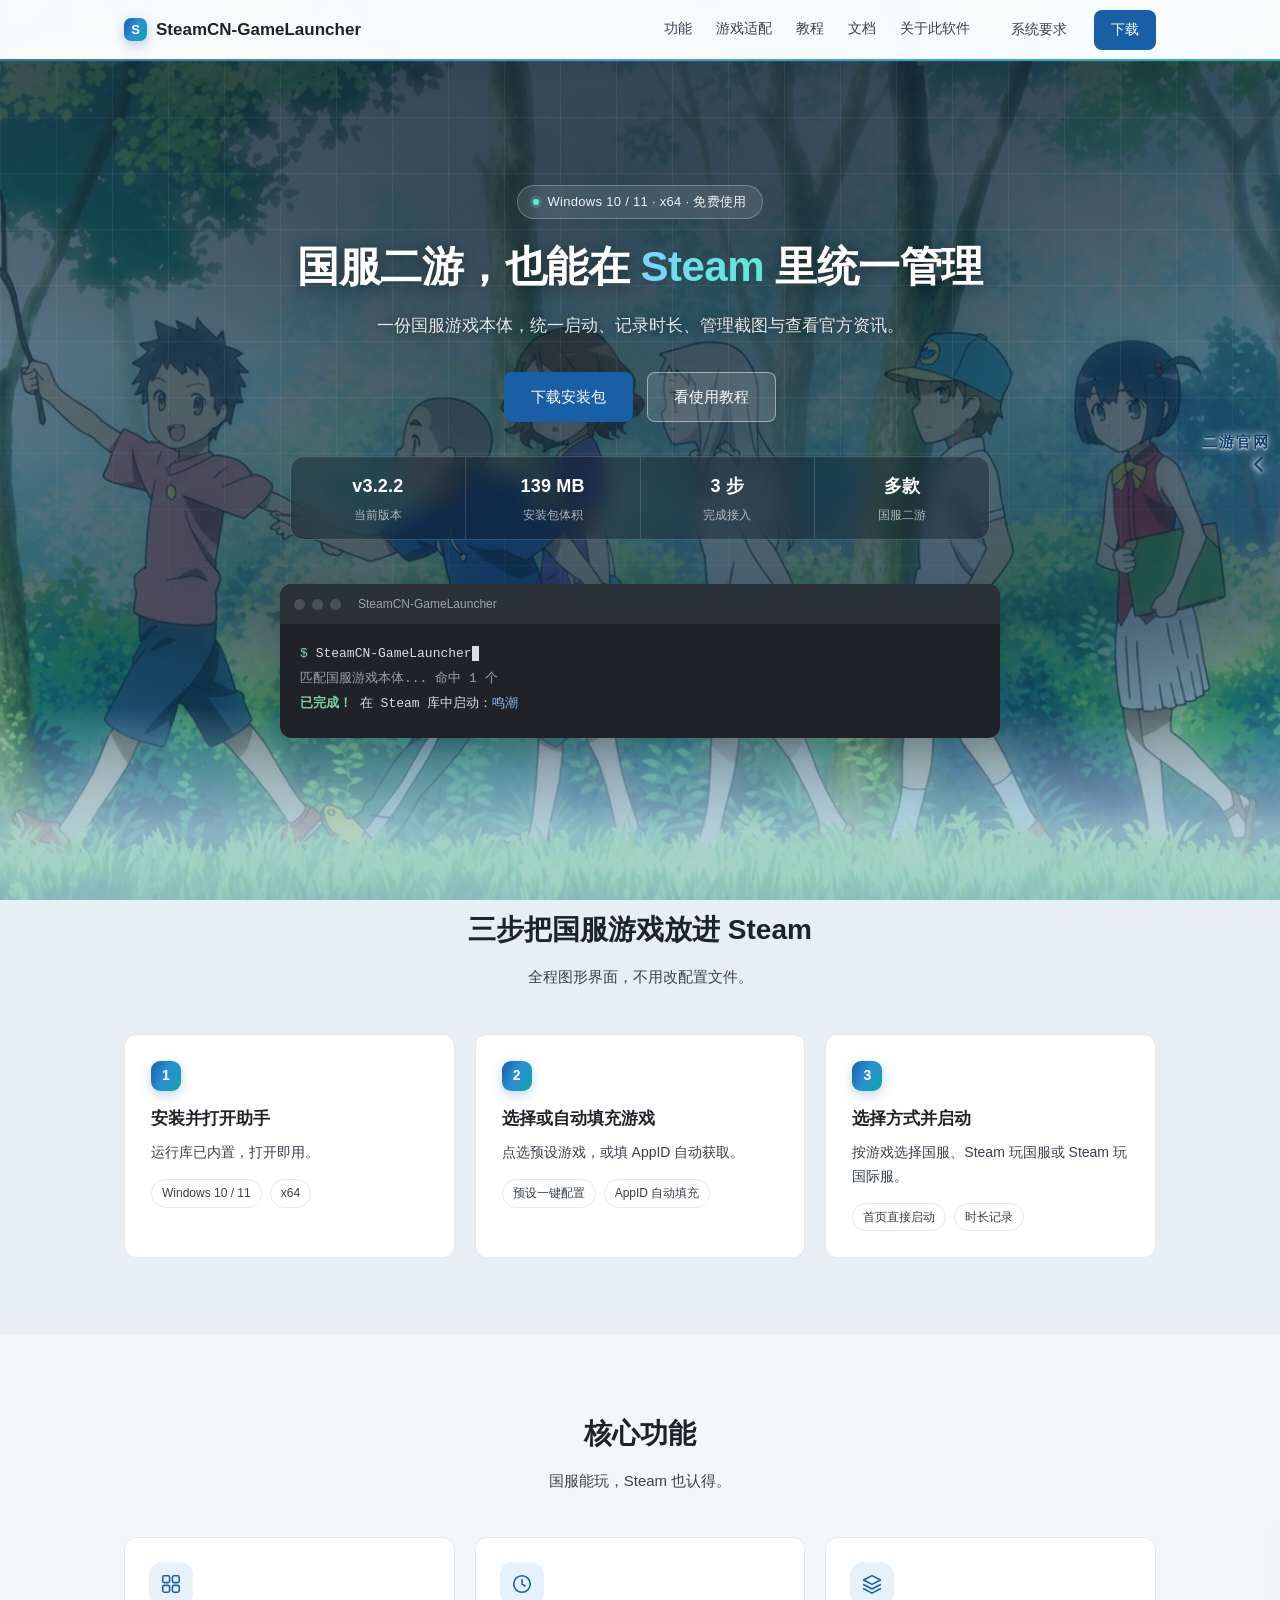
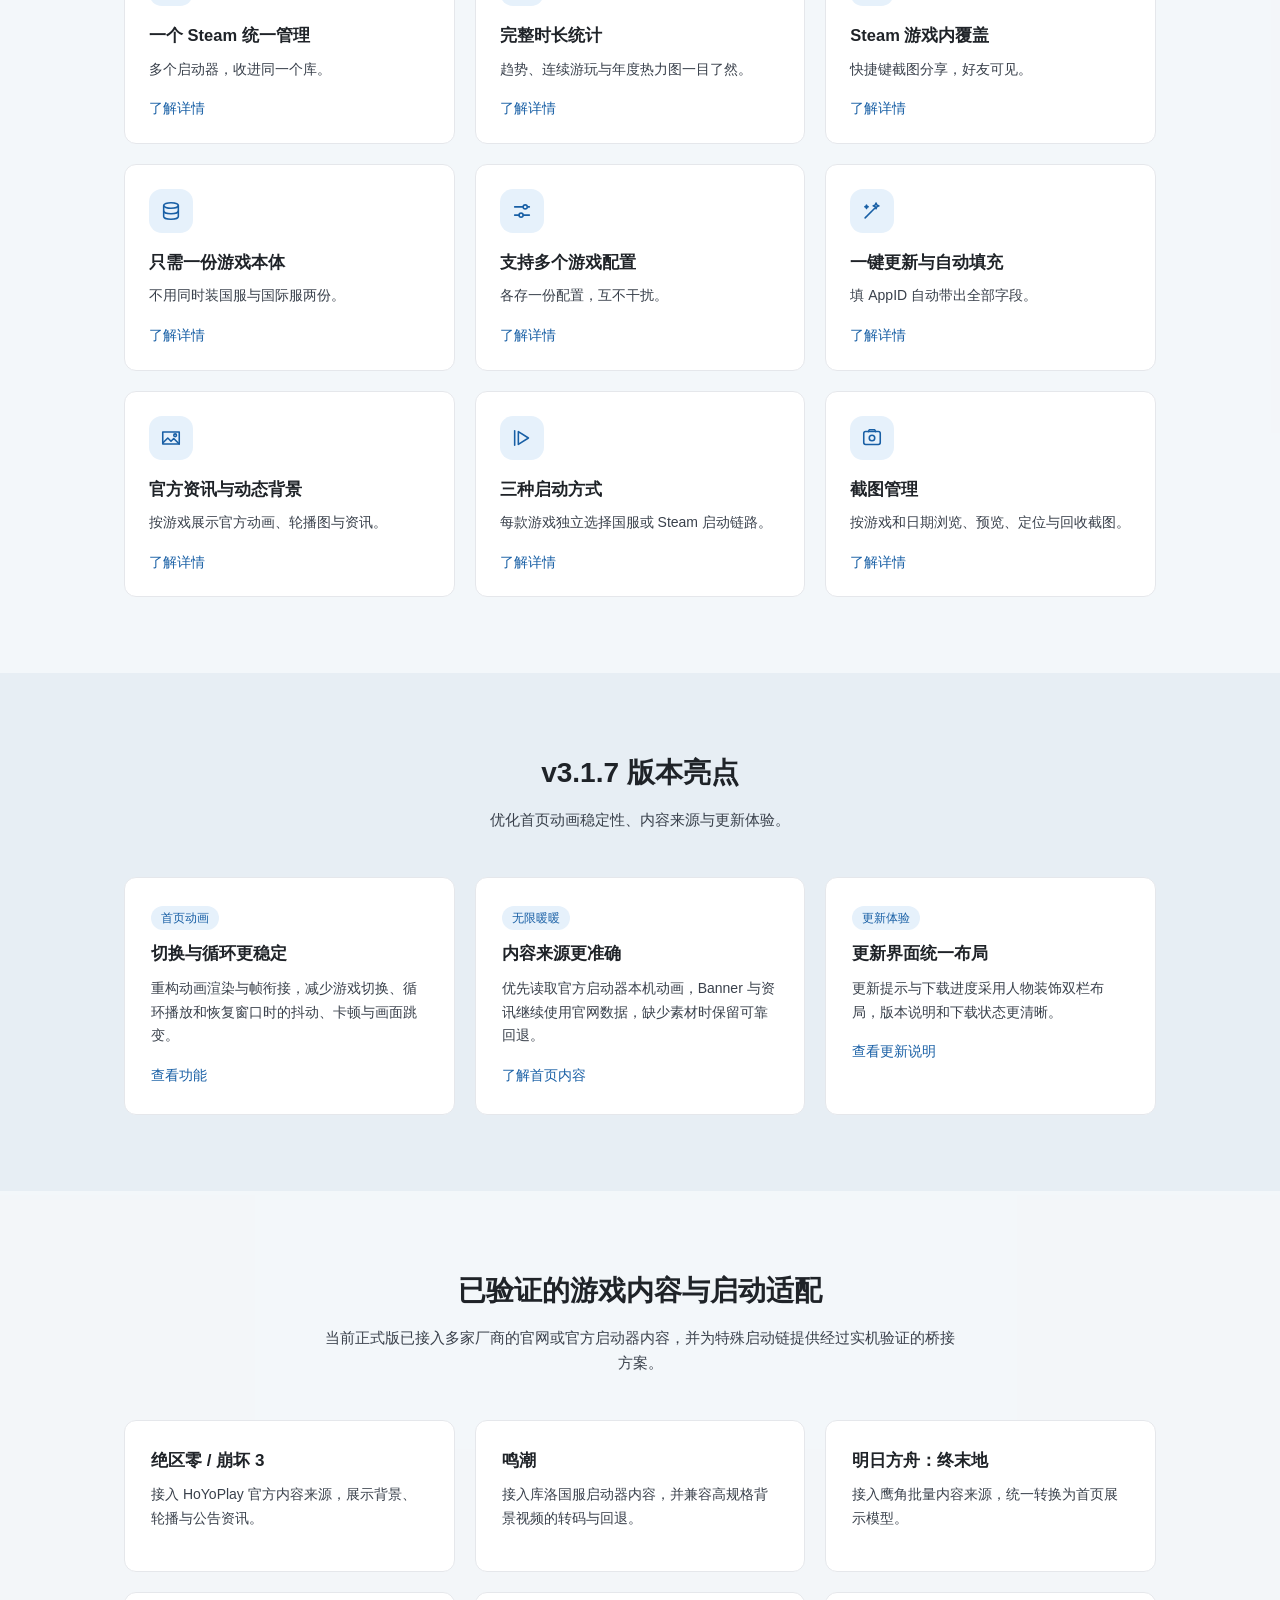
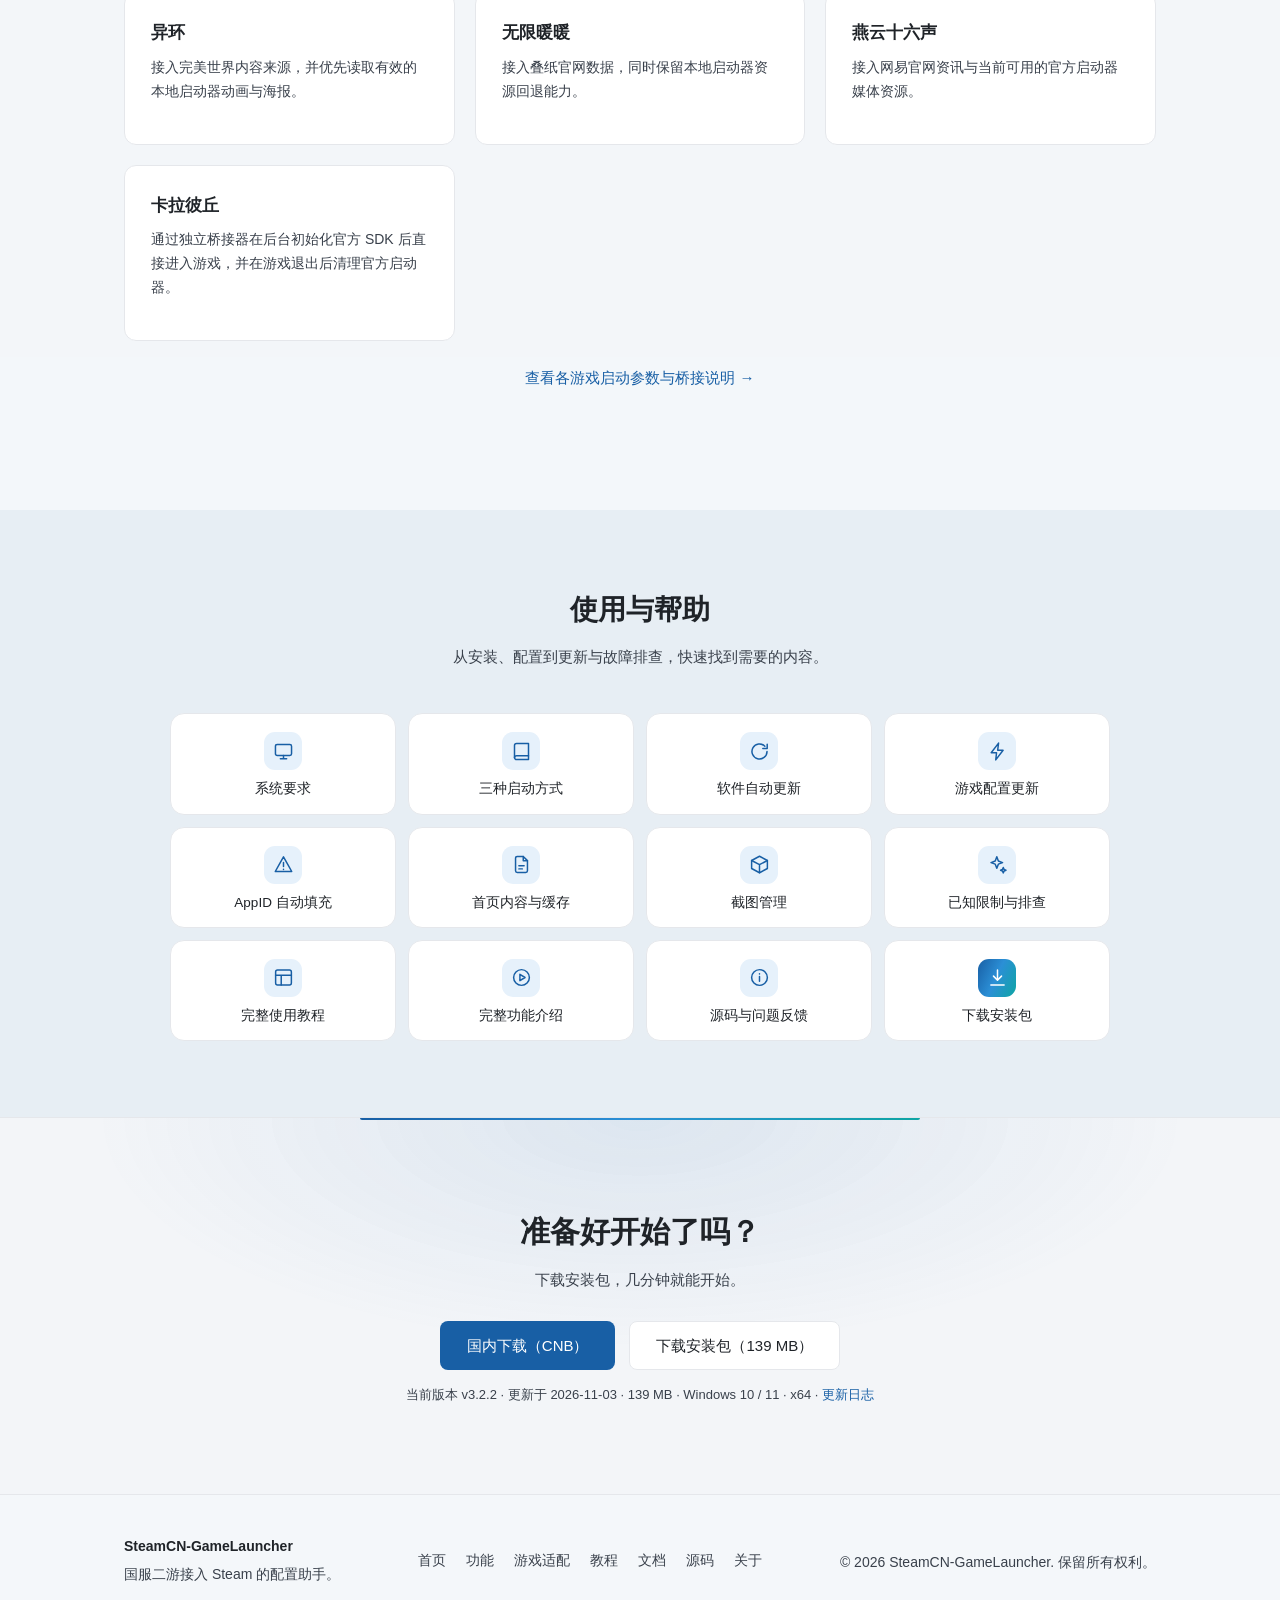
==== commit 6728fc9d: "更新到 v3.2.2" ====
--- a/index.html
+++ b/index.html
@@ -6,7 +6,7 @@
   <meta name="description" content="SteamCN-GameLauncher：统一管理国服二游，支持三种启动方式、游戏时长统计、截图管理、官方资讯与动态背景。">
   <title>SteamCN-GameLauncher | 国服游戏，也能在 Steam 里统一管理</title>
   <link rel="icon" href="assets/favicon.svg" type="image/svg+xml">
-  <link rel="stylesheet" href="css/style.css?v=20261028153732">
+  <link rel="stylesheet" href="css/style.css?v=20261103165310">
 </head>
 <body>
 
@@ -264,12 +264,12 @@
           国内下载（CNB）
         </a>
         <a class="btn btn-outline btn-lg" id="downloadBtn"
-           href="https://github.com/Clearlove0923/SteamCN-GameLauncher/releases/download/v3.2.1/SteamCN-GameLauncher-v3.2.1-win-x64-setup.exe">
+           href="https://github.com/Clearlove0923/SteamCN-GameLauncher/releases/download/v3.2.2/SteamCN-GameLauncher-v3.2.2-win-x64-setup.exe">
           下载安装包（139 MB）
         </a>
       </div>
       <p class="cta-meta">
-        <span id="versionInfo">当前版本 v3.2.1 · 更新于 2026-10-28</span> · Windows 10 / 11 · x64 ·
+        <span id="versionInfo">当前版本 v3.2.2 · 更新于 2026-11-03</span> · Windows 10 / 11 · x64 ·
         <a href="https://github.com/Clearlove0923/SteamCN-GameLauncher/releases" id="changelogLink">更新日志</a>
       </p>
       <p class="cta-meta" id="mirrorPwdLine" style="display:none">
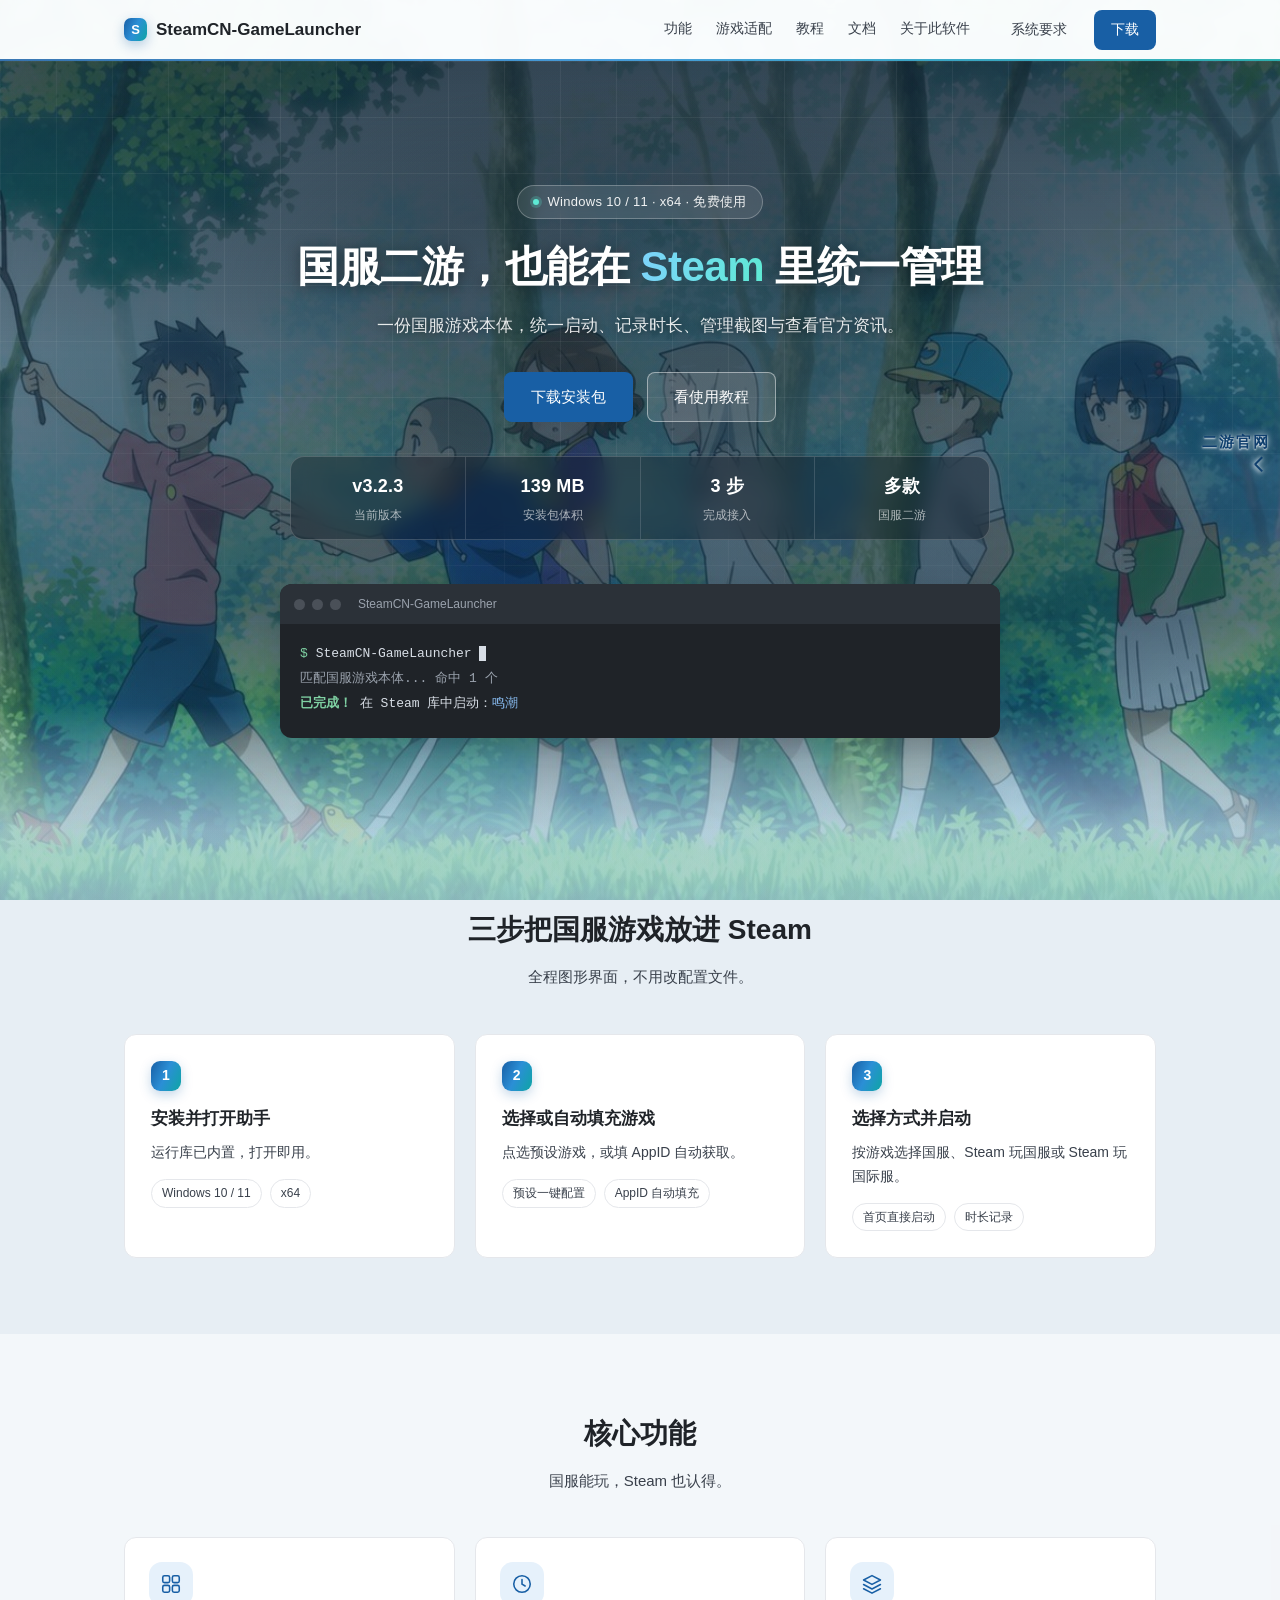
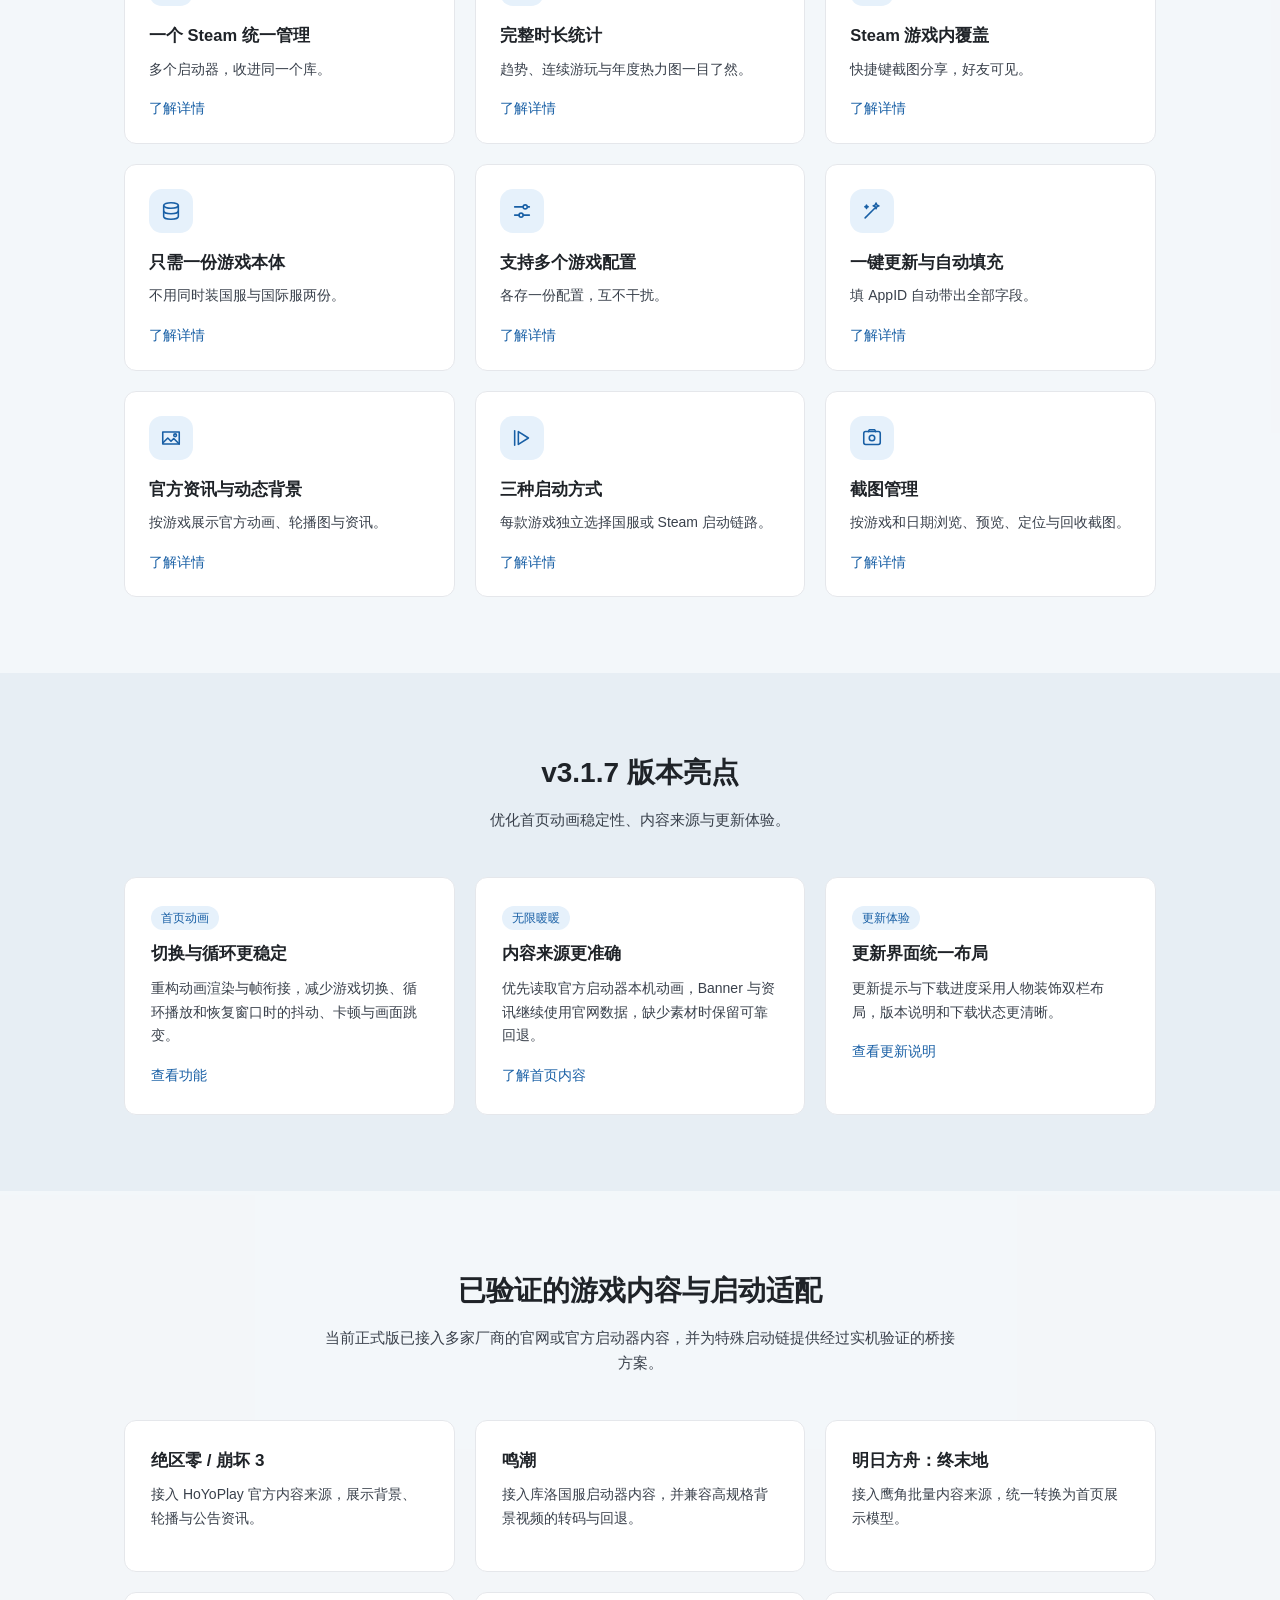
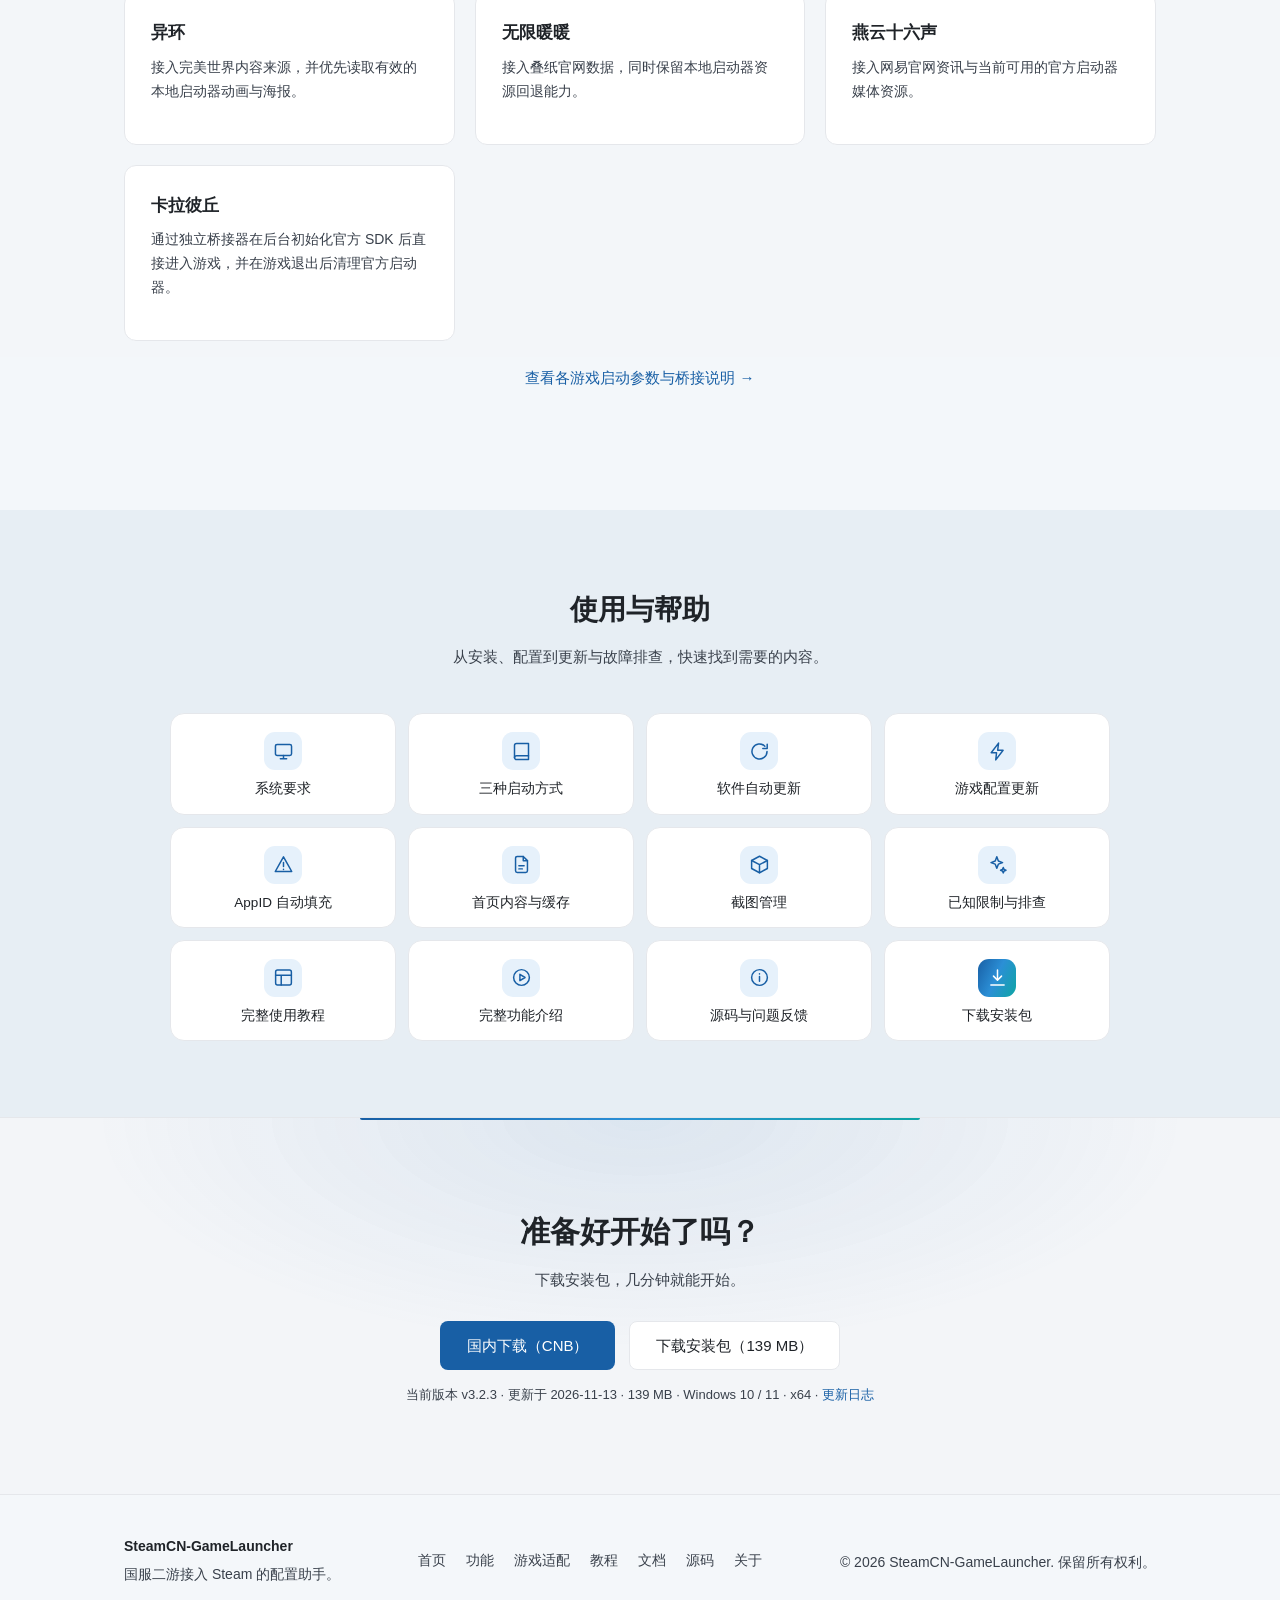
==== commit 0fe8211e: "chore: 更新到 v3.2.3" ====
--- a/index.html
+++ b/index.html
@@ -6,7 +6,7 @@
   <meta name="description" content="SteamCN-GameLauncher：统一管理国服二游，支持三种启动方式、游戏时长统计、截图管理、官方资讯与动态背景。">
   <title>SteamCN-GameLauncher | 国服游戏，也能在 Steam 里统一管理</title>
   <link rel="icon" href="assets/favicon.svg" type="image/svg+xml">
-  <link rel="stylesheet" href="css/style.css?v=20261103165310">
+  <link rel="stylesheet" href="css/style.css?v=20261113011800">
 </head>
 <body>
 
@@ -264,12 +264,12 @@
           国内下载（CNB）
         </a>
         <a class="btn btn-outline btn-lg" id="downloadBtn"
-           href="https://github.com/Clearlove0923/SteamCN-GameLauncher/releases/download/v3.2.2/SteamCN-GameLauncher-v3.2.2-win-x64-setup.exe">
+           href="https://github.com/Clearlove0923/SteamCN-GameLauncher/releases/download/v3.2.3/SteamCN-GameLauncher-v3.2.3-win-x64-setup.exe">
           下载安装包（139 MB）
         </a>
       </div>
       <p class="cta-meta">
-        <span id="versionInfo">当前版本 v3.2.2 · 更新于 2026-11-03</span> · Windows 10 / 11 · x64 ·
+        <span id="versionInfo">当前版本 v3.2.3 · 更新于 2026-11-13</span> · Windows 10 / 11 · x64 ·
         <a href="https://github.com/Clearlove0923/SteamCN-GameLauncher/releases" id="changelogLink">更新日志</a>
       </p>
       <p class="cta-meta" id="mirrorPwdLine" style="display:none">
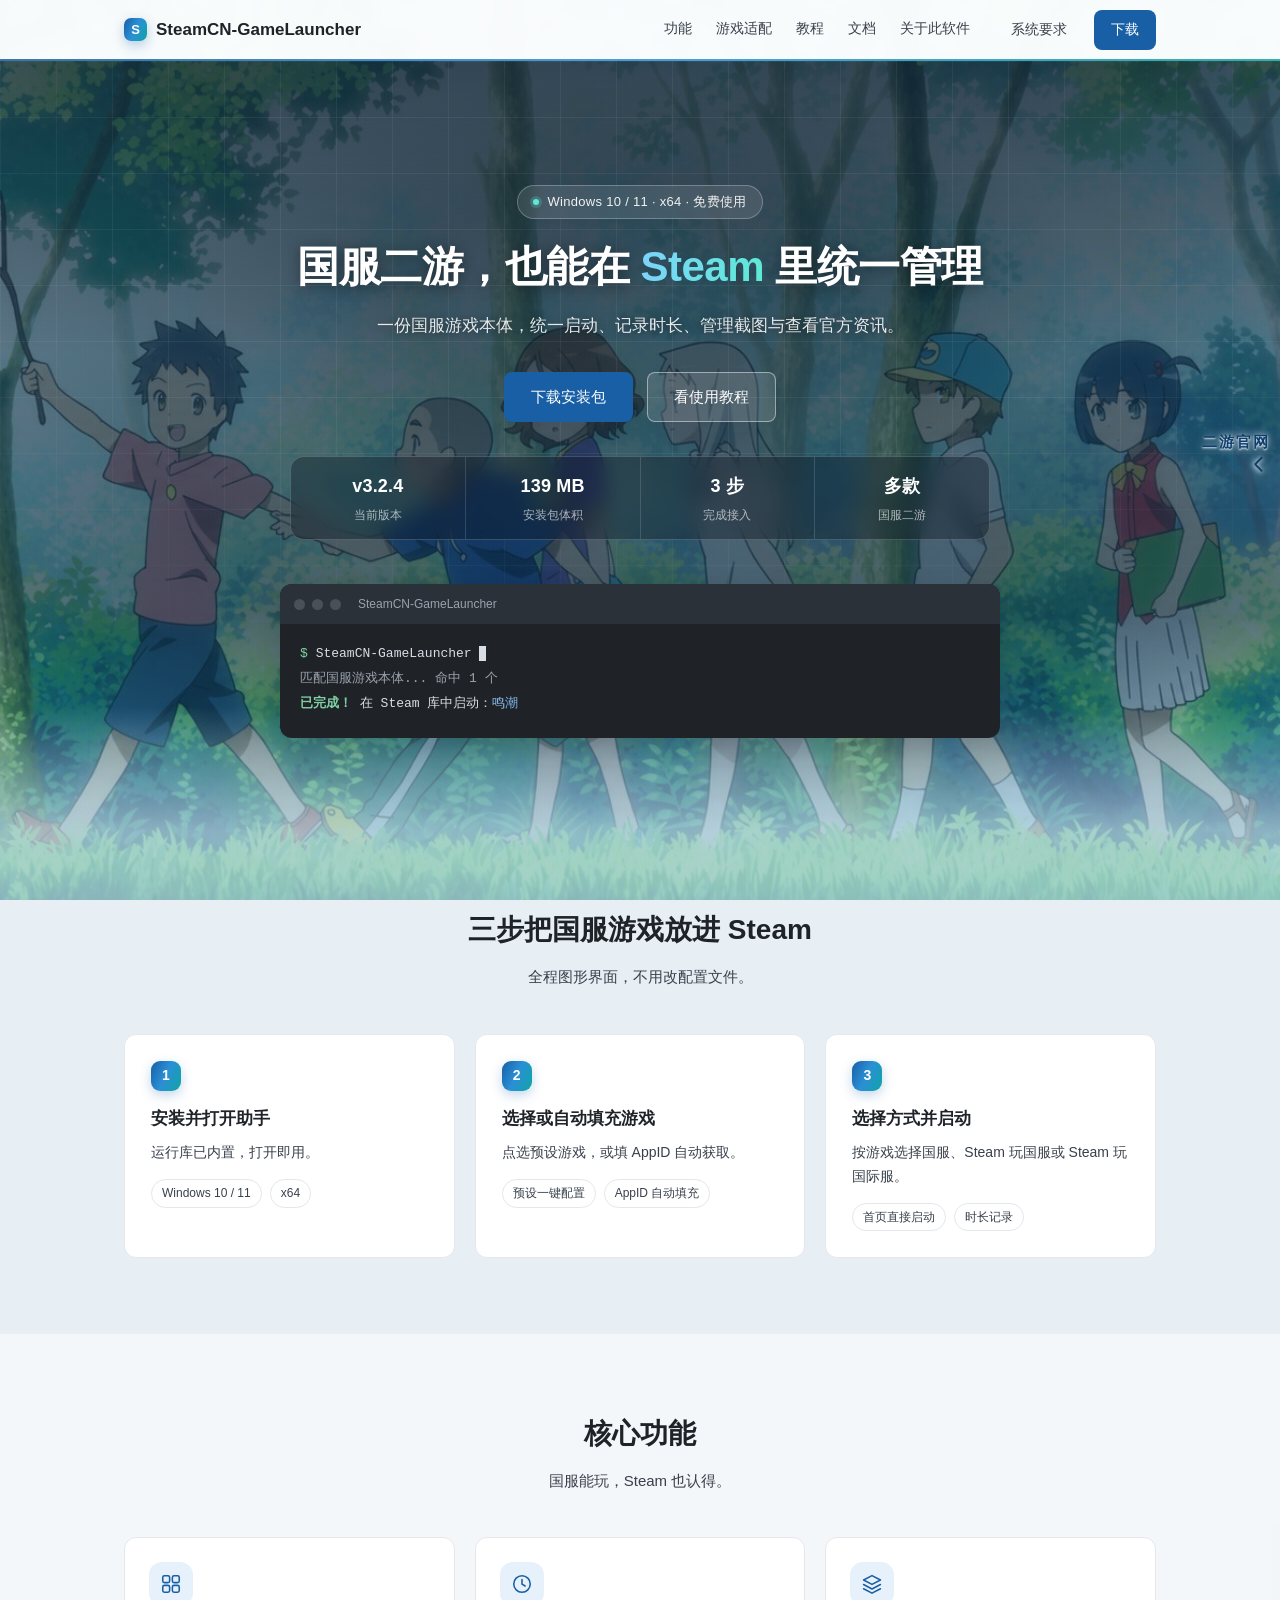
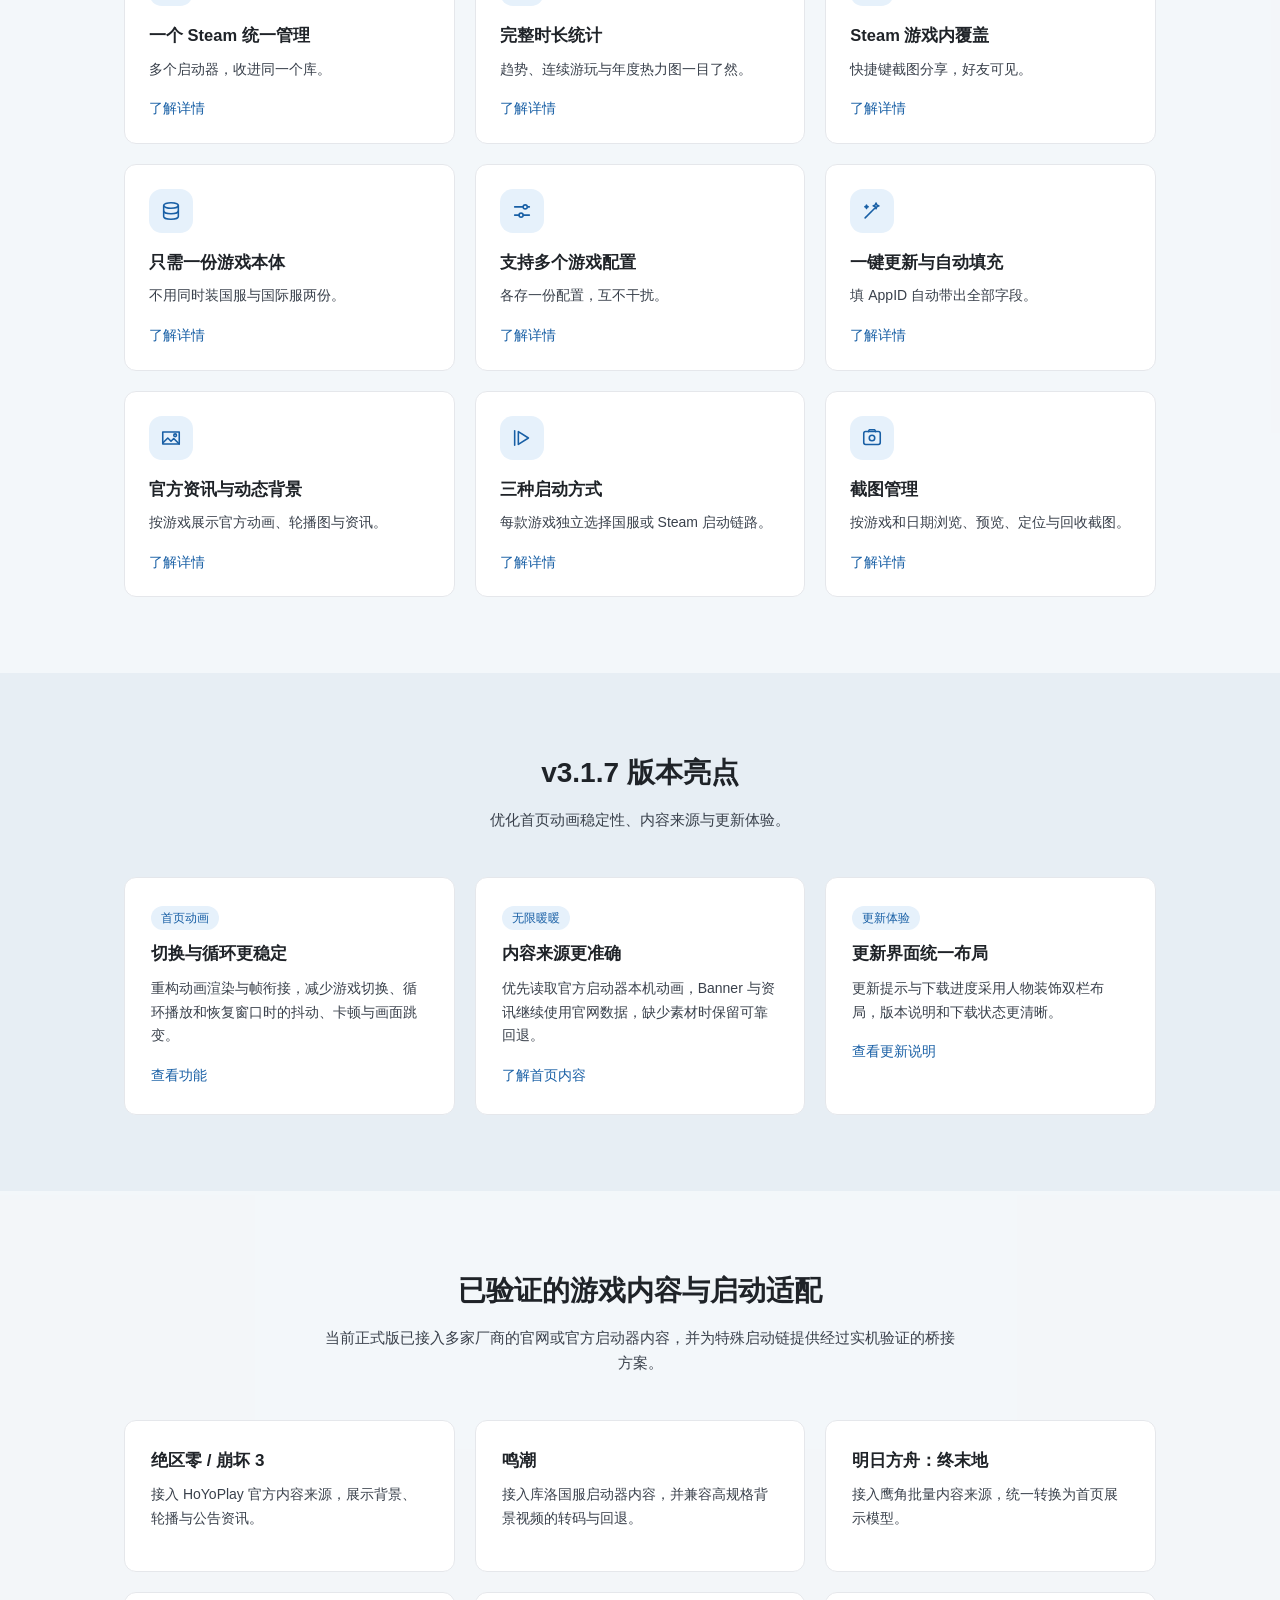
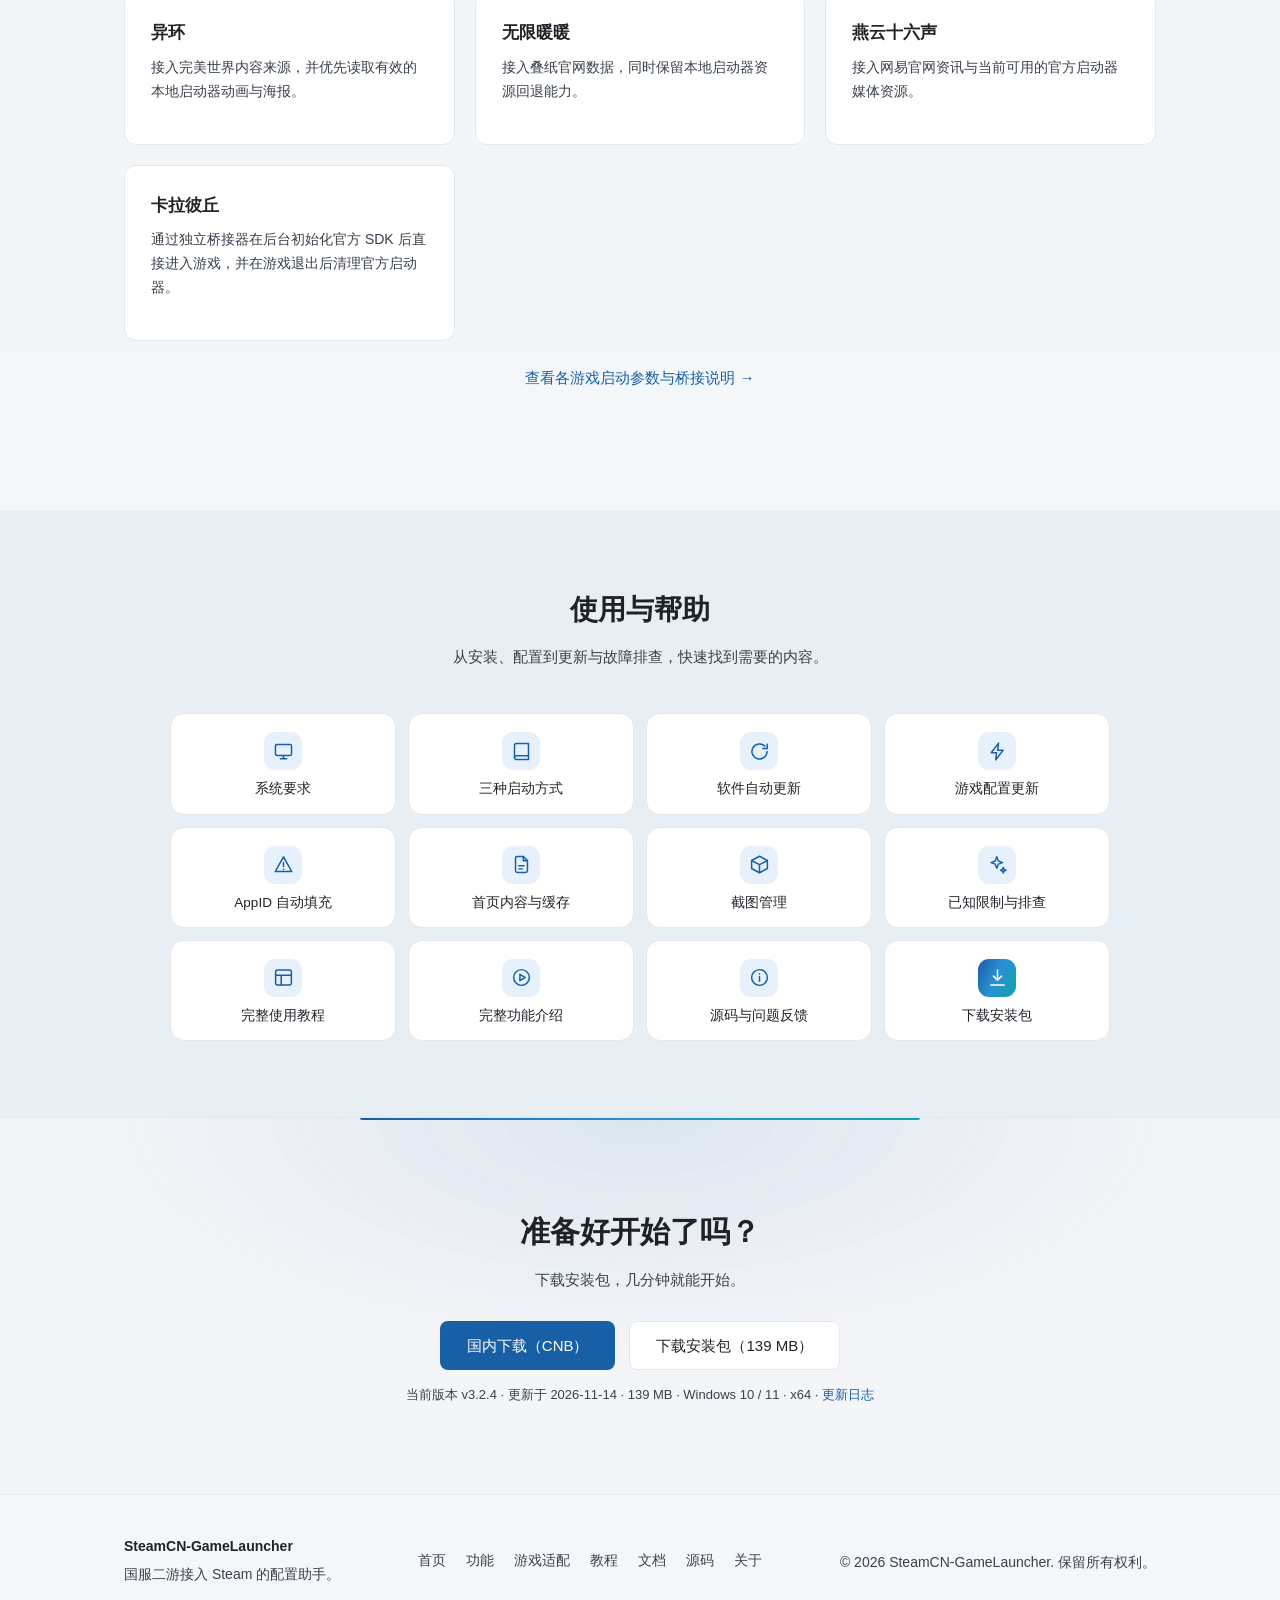
==== commit 4712c078: "chore: 更新到 v3.2.4" ====
--- a/index.html
+++ b/index.html
@@ -6,7 +6,7 @@
   <meta name="description" content="SteamCN-GameLauncher：统一管理国服二游，支持三种启动方式、游戏时长统计、截图管理、官方资讯与动态背景。">
   <title>SteamCN-GameLauncher | 国服游戏，也能在 Steam 里统一管理</title>
   <link rel="icon" href="assets/favicon.svg" type="image/svg+xml">
-  <link rel="stylesheet" href="css/style.css?v=20261113011800">
+  <link rel="stylesheet" href="css/style.css?v=20261114010334">
 </head>
 <body>
 
@@ -264,12 +264,12 @@
           国内下载（CNB）
         </a>
         <a class="btn btn-outline btn-lg" id="downloadBtn"
-           href="https://github.com/Clearlove0923/SteamCN-GameLauncher/releases/download/v3.2.3/SteamCN-GameLauncher-v3.2.3-win-x64-setup.exe">
+           href="https://github.com/Clearlove0923/SteamCN-GameLauncher/releases/download/v3.2.4/SteamCN-GameLauncher-v3.2.4-win-x64-setup.exe">
           下载安装包（139 MB）
         </a>
       </div>
       <p class="cta-meta">
-        <span id="versionInfo">当前版本 v3.2.3 · 更新于 2026-11-13</span> · Windows 10 / 11 · x64 ·
+        <span id="versionInfo">当前版本 v3.2.4 · 更新于 2026-11-14</span> · Windows 10 / 11 · x64 ·
         <a href="https://github.com/Clearlove0923/SteamCN-GameLauncher/releases" id="changelogLink">更新日志</a>
       </p>
       <p class="cta-meta" id="mirrorPwdLine" style="display:none">
